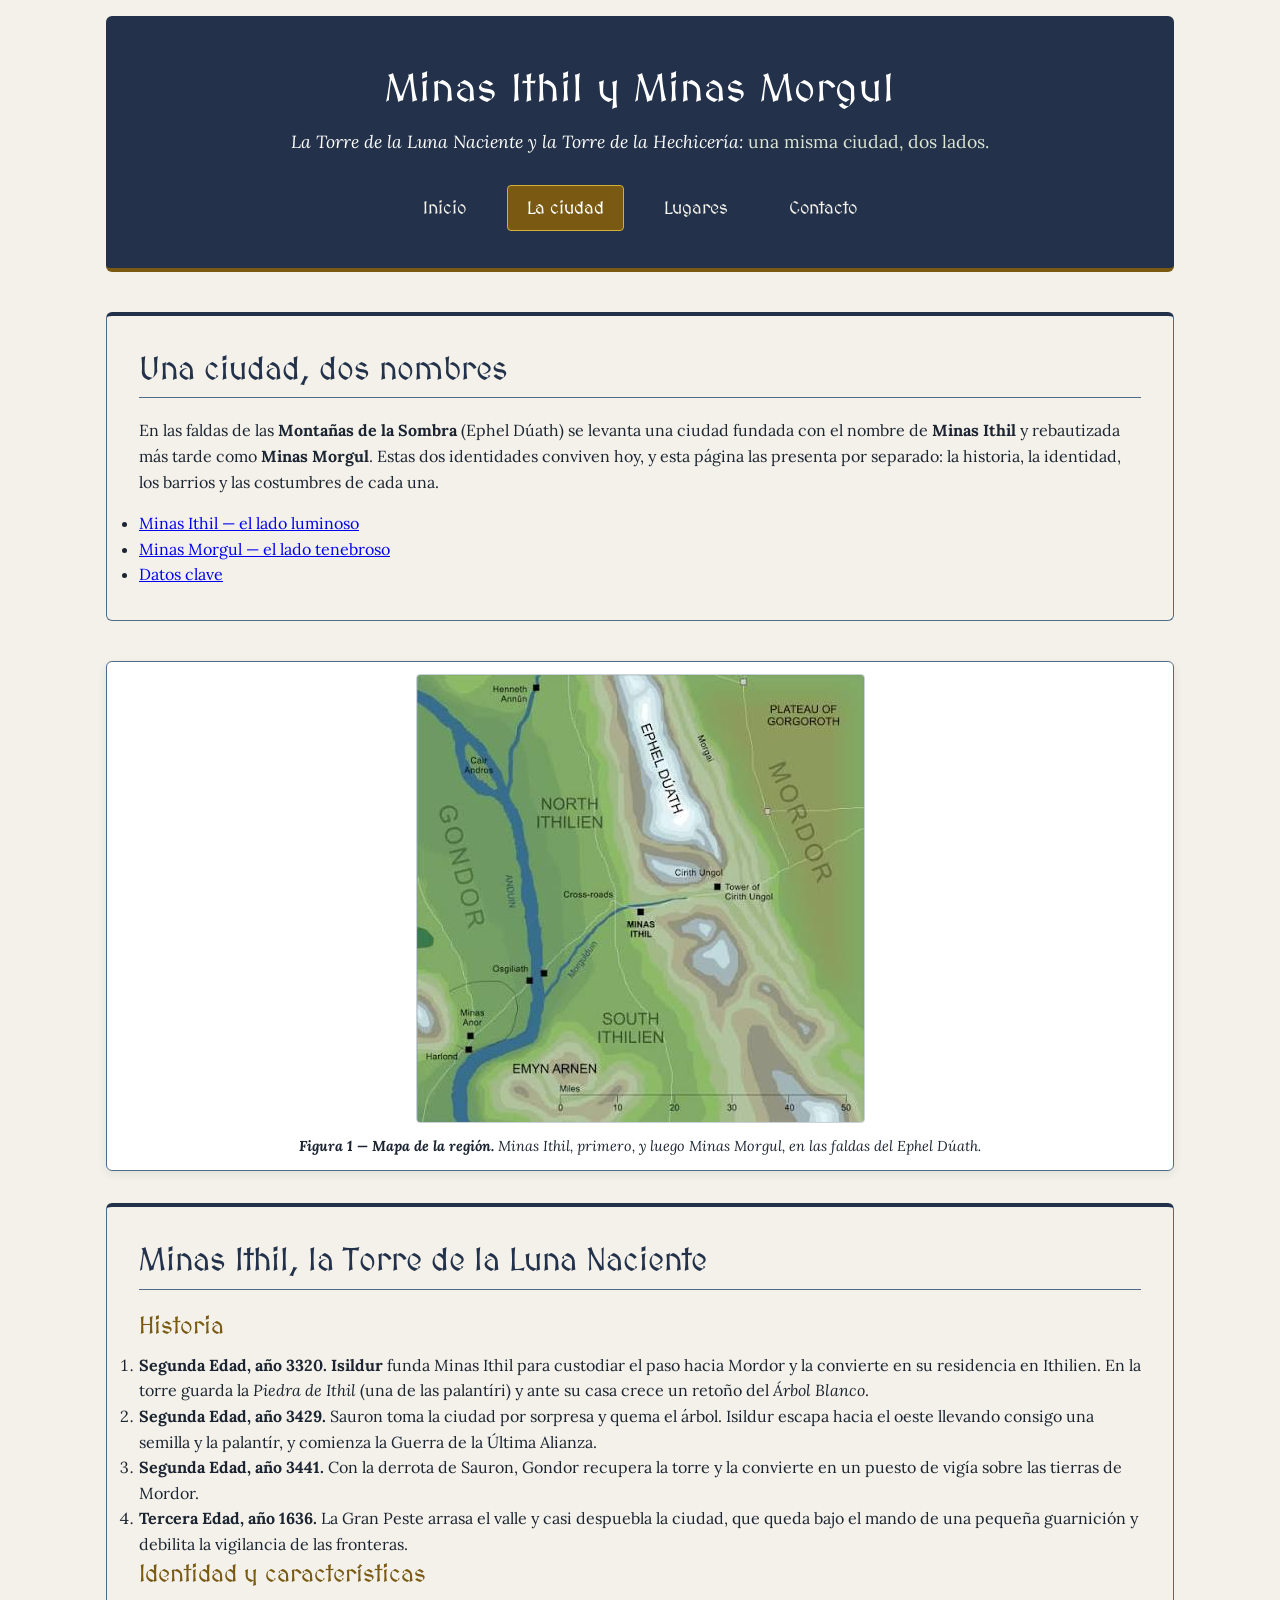
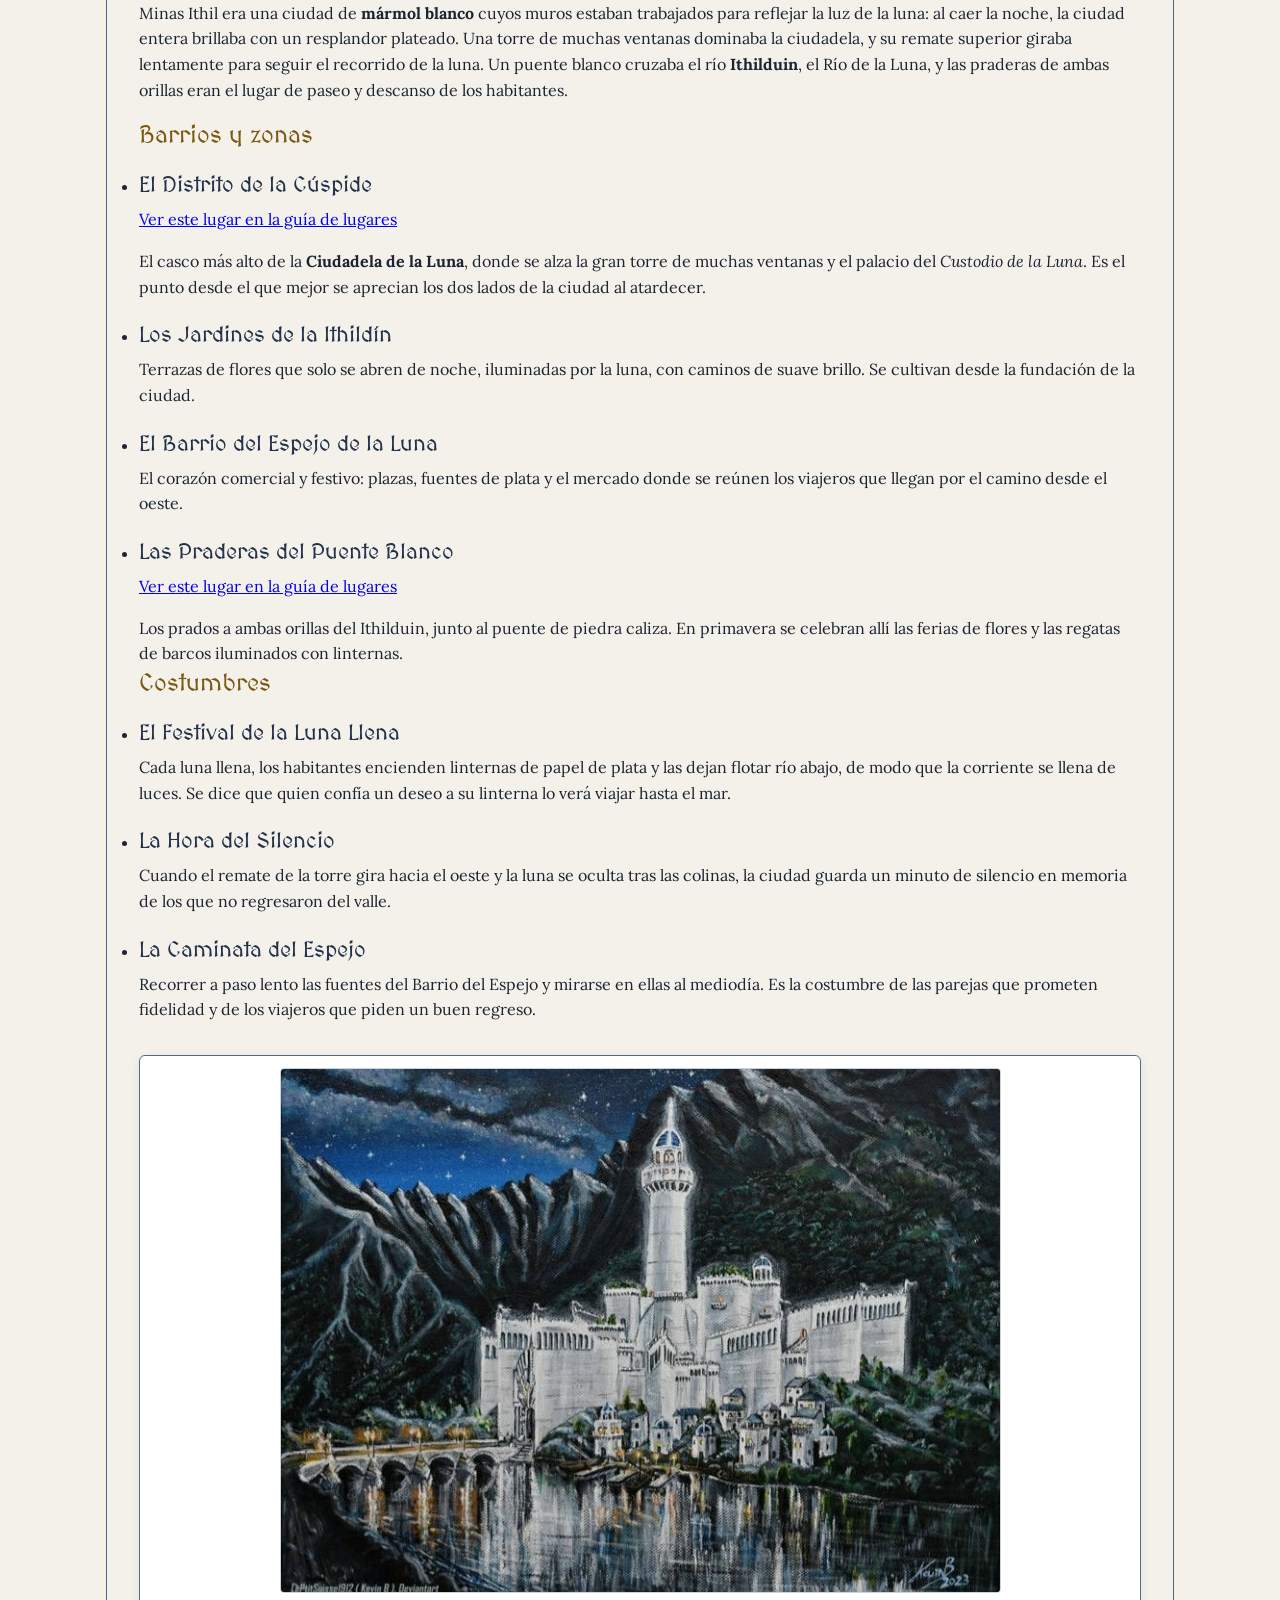
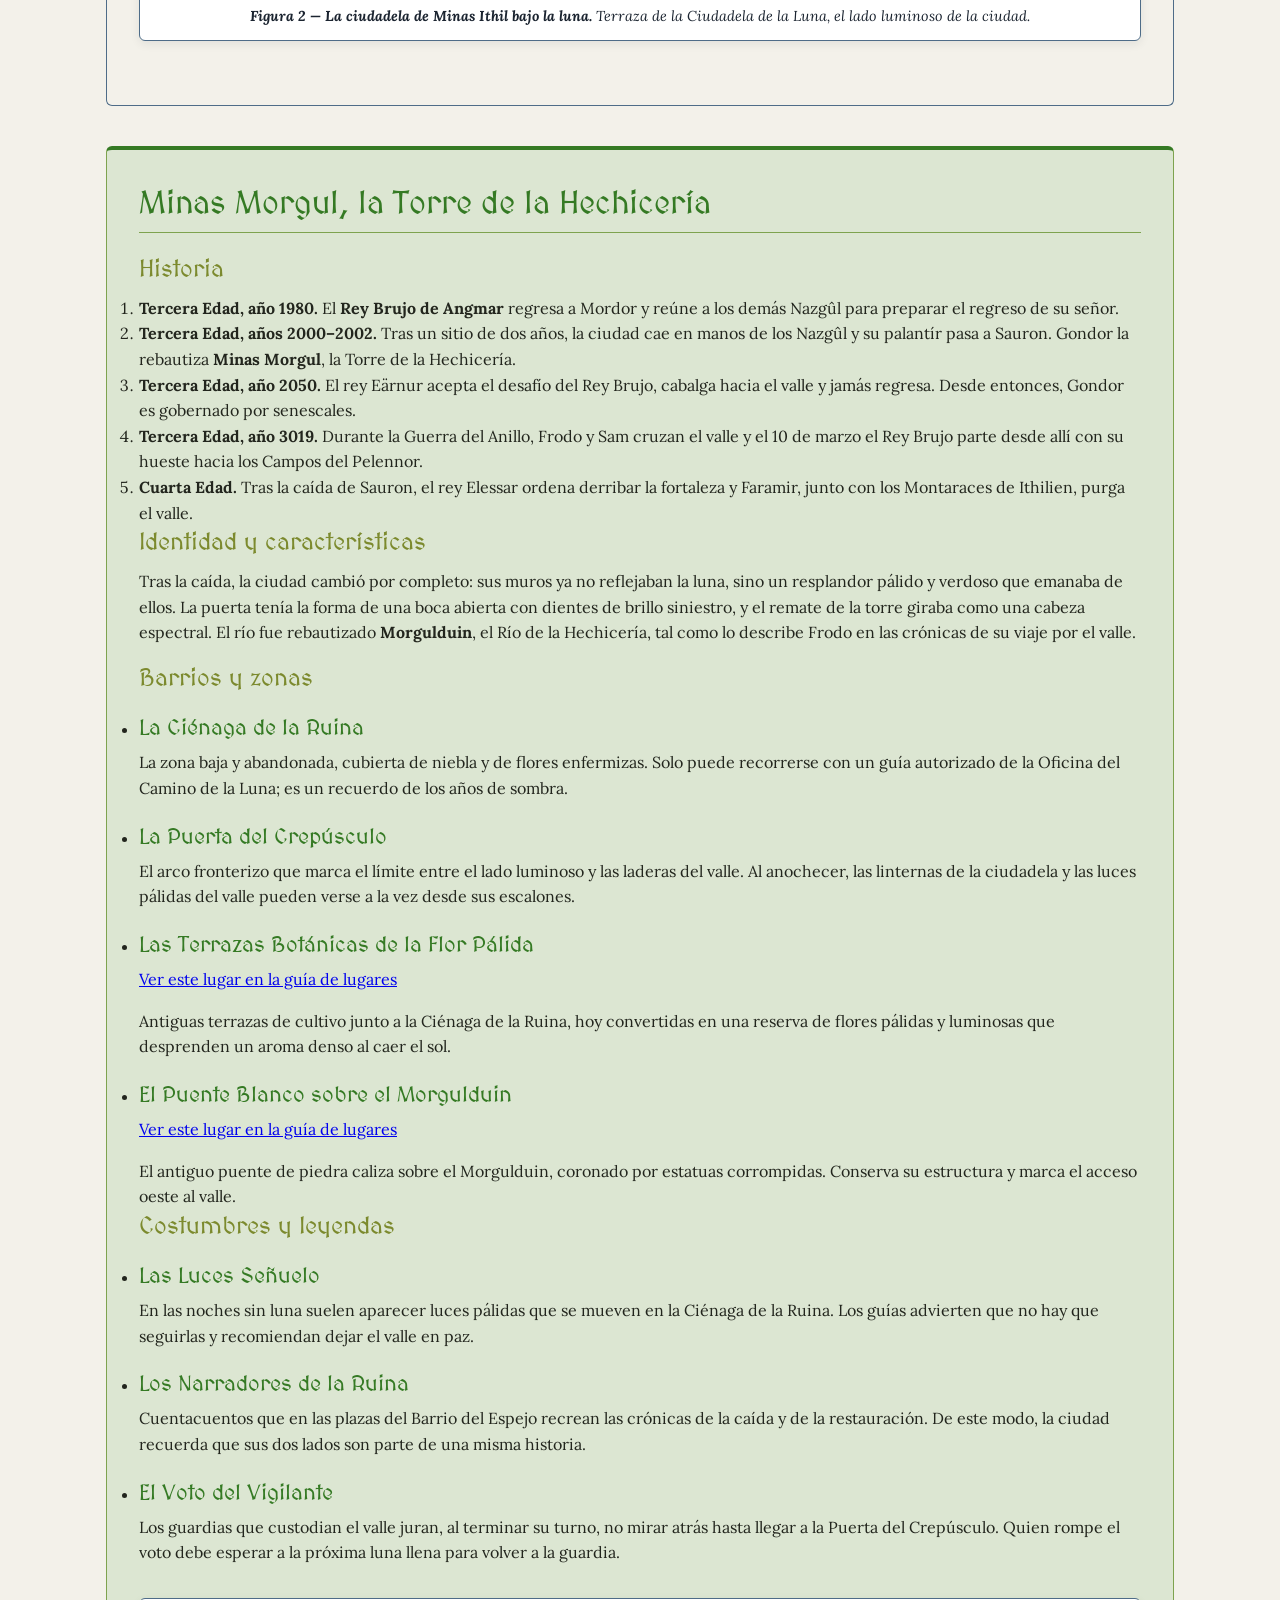
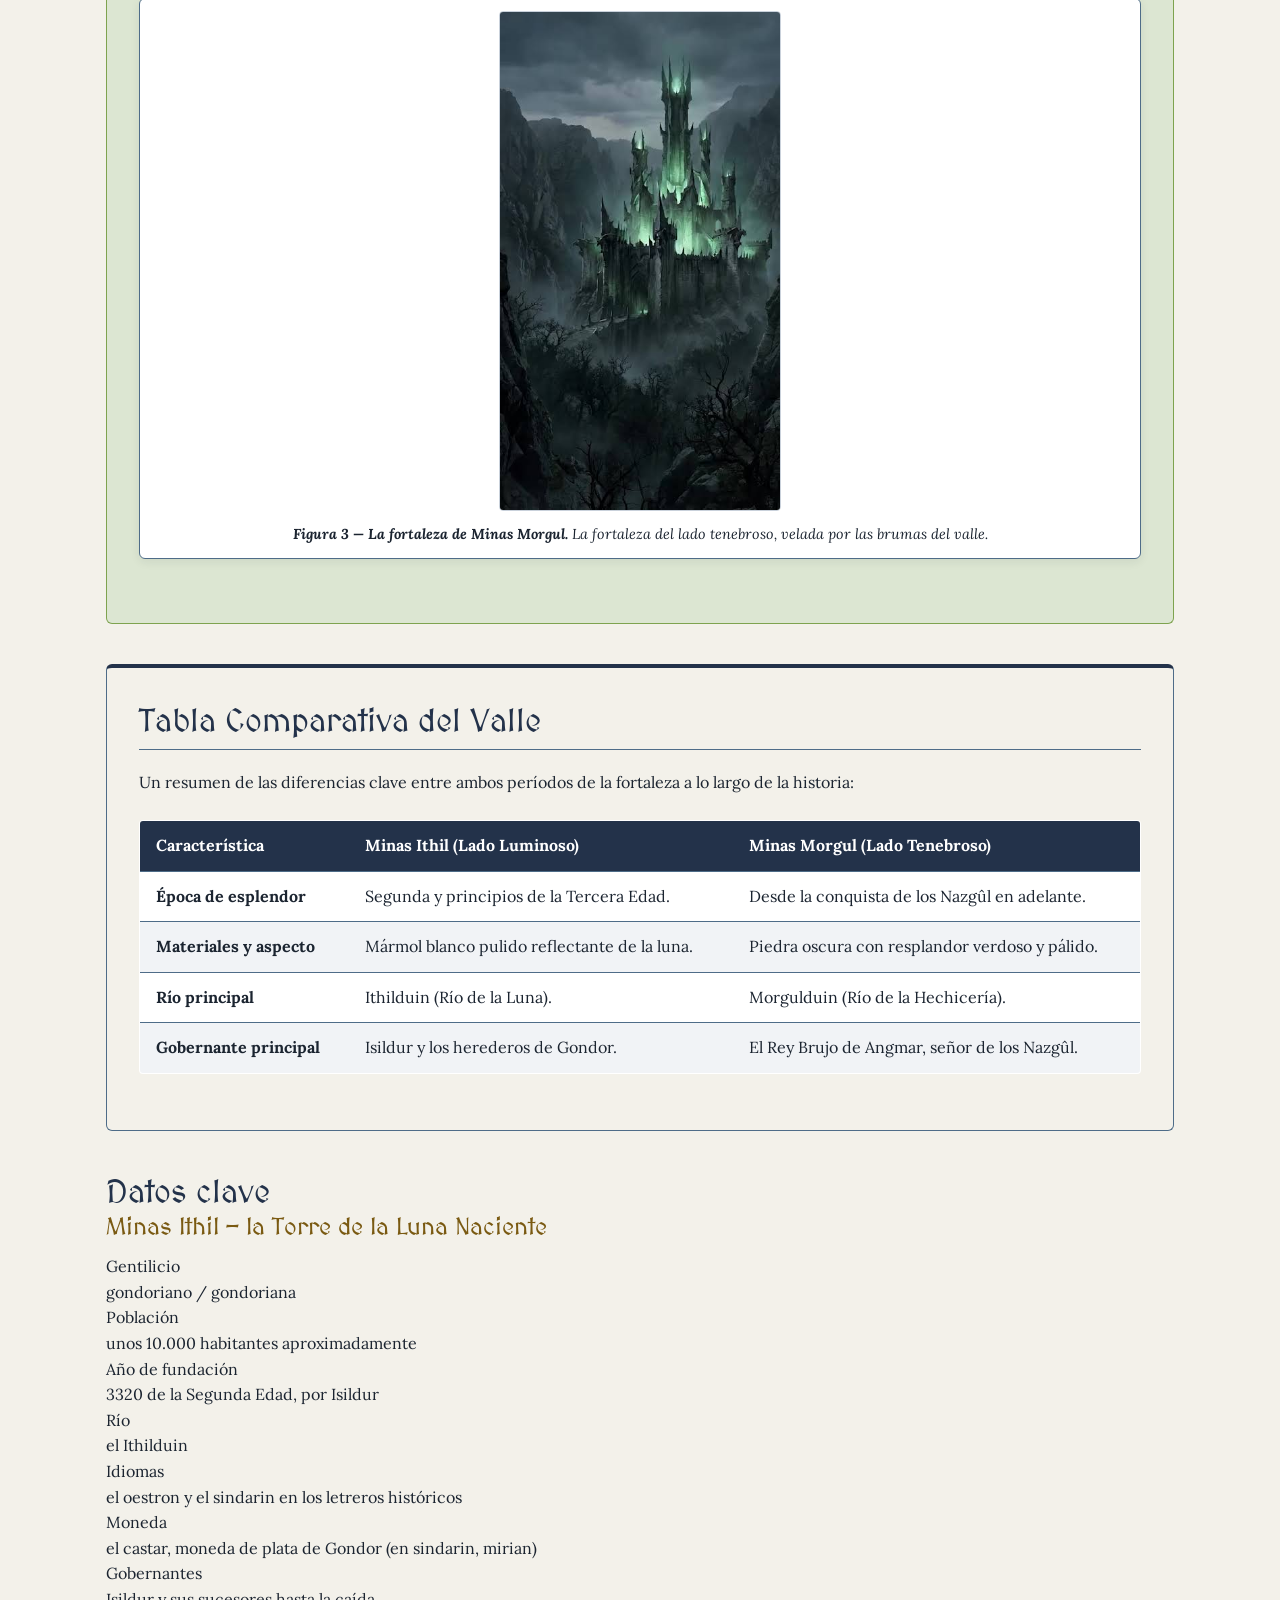
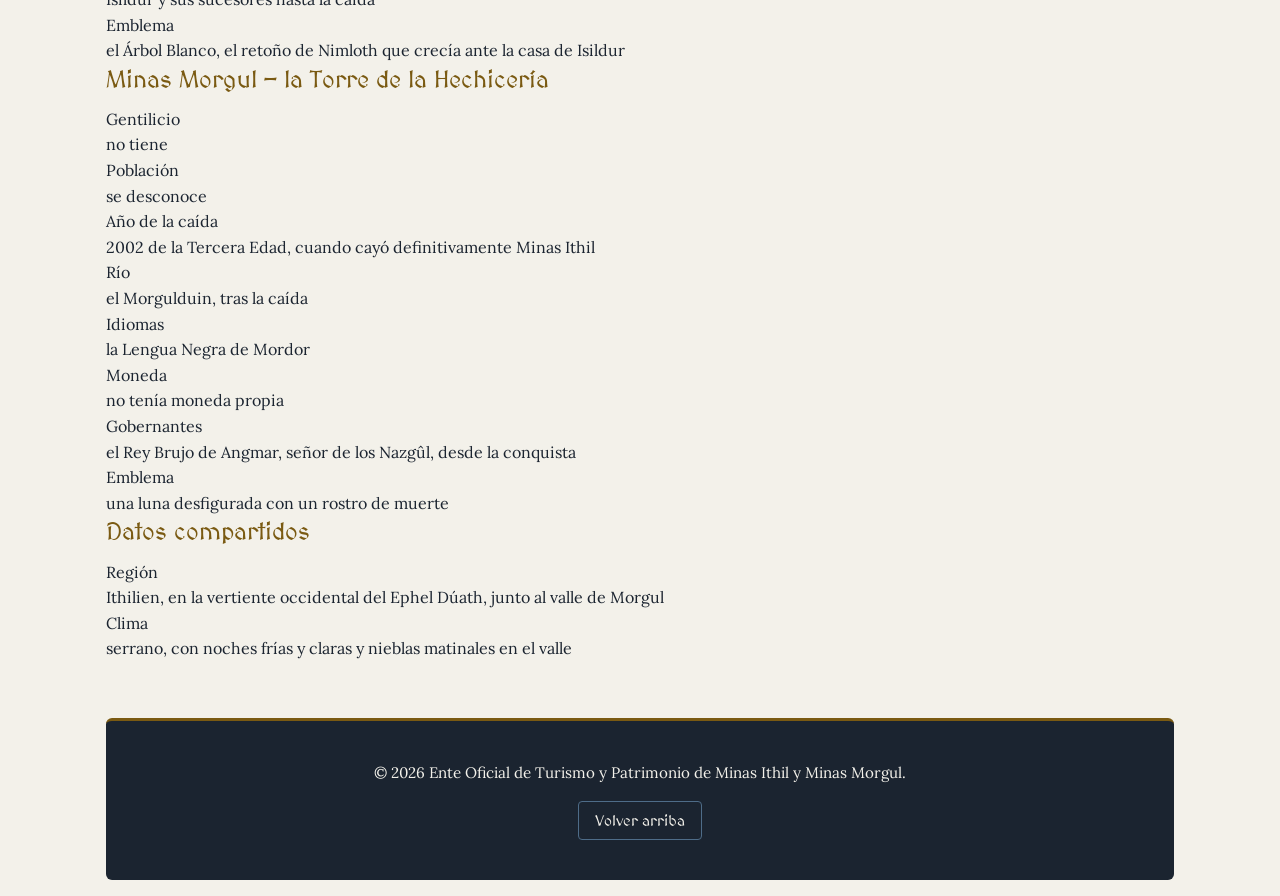
==== ciudad.html @ dc17acdc "feat: agrego tabla en ciudad.html y estilos css para imagenes, formularios y tablas" ====
<!DOCTYPE html>
<html lang="es">
<head>
    <meta charset="UTF-8">
    <meta name="viewport" content="width=device-width, initial-scale=1.0">
    <title>La ciudad | Minas Ithil y Minas Morgul</title>
    <link rel="preconnect" href="https://fonts.googleapis.com">
    <link rel="preconnect" href="https://fonts.gstatic.com" crossorigin>
    <link href="https://fonts.googleapis.com/css2?family=MedievalSharp&family=Lora:wght@400;700&display=swap" rel="stylesheet">
    <link rel="stylesheet" href="CSS/estilos.css">
</head>
<body>

    <header id="inicio">
        <h1>Minas Ithil y Minas Morgul</h1>
        <p>
            <em>La Torre de la Luna Naciente y la Torre de la Hechicería:</em>
            una misma ciudad, dos lados.
        </p>
        <nav aria-label="Navegación principal">
            <ul>
                <li><a href="index.html">Inicio</a></li>
                <li><a href="ciudad.html" aria-current="page">La ciudad</a></li>
                <li><a href="lugares.html">Lugares</a></li>
                <li><a href="contacto.html">Contacto</a></li>
            </ul>
        </nav>
    </header>

    <main>

        <section id="presentacion">
            <h2>Una ciudad, dos nombres</h2>
            <p>
                En las faldas de las <strong>Montañas de la Sombra</strong>
                (Ephel Dúath) se levanta una ciudad fundada con el nombre de
                <strong>Minas Ithil</strong> y rebautizada más tarde como
                <strong>Minas Morgul</strong>. Estas dos identidades conviven hoy, y
                esta página las presenta por separado: la historia, la identidad, los
                barrios y las costumbres de cada una.
            </p>
            <nav aria-label="Secciones de esta página">
                <ul>
                    <li><a href="#minas-ithil">Minas Ithil — el lado luminoso</a></li>
                    <li><a href="#minas-morgul">Minas Morgul — el lado tenebroso</a></li>
                    <li><a href="#datos">Datos clave</a></li>
                </ul>
            </nav>
        </section>

        <figure>
            <img
                src="IMG/mapa.jpeg"
                alt="Mapa de la región con Minas Ithil, Minas Morgul y la cordillera Ephel Dúath">
            <figcaption>
                <strong>Figura 1 — Mapa de la región.</strong>
                Minas Ithil, primero, y luego Minas Morgul, en las faldas del Ephel Dúath.
            </figcaption>
        </figure>

        <article id="minas-ithil" class="lado-claro">
            <h2>Minas Ithil, la Torre de la Luna Naciente</h2>

            <h3>Historia</h3>
            <ol>
                <li>
                    <strong>Segunda Edad, año 3320.</strong> <strong>Isildur</strong>
                    funda Minas Ithil para custodiar el paso hacia Mordor y la
                    convierte en su residencia en Ithilien. En la torre guarda la
                    <em>Piedra de Ithil</em> (una de las palantíri) y ante su casa
                    crece un retoño del <em>Árbol Blanco</em>.
                </li>
                <li>
                    <strong>Segunda Edad, año 3429.</strong> Sauron toma la ciudad por
                    sorpresa y quema el árbol. Isildur escapa hacia el oeste llevando
                    consigo una semilla y la palantír, y comienza la Guerra de la
                    Última Alianza.
                </li>
                <li>
                    <strong>Segunda Edad, año 3441.</strong> Con la derrota de Sauron,
                    Gondor recupera la torre y la convierte en un puesto de vigía
                    sobre las tierras de Mordor.
                </li>
                <li>
                    <strong>Tercera Edad, año 1636.</strong> La Gran Peste arrasa el
                    valle y casi despuebla la ciudad, que queda bajo el mando de una
                    pequeña guarnición y debilita la vigilancia de las fronteras.
                </li>
            </ol>

            <h3>Identidad y características</h3>
            <p>
                Minas Ithil era una ciudad de <strong>mármol blanco</strong> cuyos
                muros estaban trabajados para reflejar la luz de la luna: al caer la
                noche, la ciudad entera brillaba con un resplandor plateado. Una torre
                de muchas ventanas dominaba la ciudadela, y su remate superior giraba
                lentamente para seguir el recorrido de la luna. Un puente blanco
                cruzaba el río <strong>Ithilduin</strong>, el Río de la Luna, y las
                praderas de ambas orillas eran el lugar de paseo y descanso de los
                habitantes.
            </p>

            <h3>Barrios y zonas</h3>
            <ul>
                <li>
                    <h4>El Distrito de la Cúspide</h4>
                    <p><a href="lugares.html#torre-central">Ver este lugar en la guía de lugares</a></p>
                    <p>
                        El casco más alto de la <strong>Ciudadela de la Luna</strong>,
                        donde se alza la gran torre de muchas ventanas y el palacio
                        del <em>Custodio de la Luna</em>. Es el punto desde el que
                        mejor se aprecian los dos lados de la ciudad al atardecer.
                    </p>
                </li>
                <li>
                    <h4>Los Jardines de la Ithildín</h4>
                    <p>
                        Terrazas de flores que solo se abren de noche, iluminadas por
                        la luna, con caminos de suave brillo. Se cultivan desde la
                        fundación de la ciudad.
                    </p>
                </li>
                <li>
                    <h4>El Barrio del Espejo de la Luna</h4>
                    <p>
                        El corazón comercial y festivo: plazas, fuentes de plata y el
                        mercado donde se reúnen los viajeros que llegan por el camino
                        desde el oeste.
                    </p>
                </li>
                <li>
                    <h4>Las Praderas del Puente Blanco</h4>
                    <p><a href="lugares.html#puente-blanco">Ver este lugar en la guía de lugares</a></p>
                    <p>
                        Los prados a ambas orillas del Ithilduin, junto al puente de
                        piedra caliza. En primavera se celebran allí las ferias de
                        flores y las regatas de barcos iluminados con linternas.
                    </p>
                </li>
            </ul>

            <h3>Costumbres</h3>
            <ul>
                <li>
                    <h4>El Festival de la Luna Llena</h4>
                    <p>
                        Cada luna llena, los habitantes encienden linternas de papel
                        de plata y las dejan flotar río abajo, de modo que la corriente
                        se llena de luces. Se dice que quien confía un deseo a su
                        linterna lo verá viajar hasta el mar.
                    </p>
                </li>
                <li>
                    <h4>La Hora del Silencio</h4>
                    <p>
                        Cuando el remate de la torre gira hacia el oeste y la luna se
                        oculta tras las colinas, la ciudad guarda un minuto de silencio
                        en memoria de los que no regresaron del valle.
                    </p>
                </li>
                <li>
                    <h4>La Caminata del Espejo</h4>
                    <p>
                        Recorrer a paso lento las fuentes del Barrio del Espejo y
                        mirarse en ellas al mediodía. Es la costumbre de las parejas
                        que prometen fidelidad y de los viajeros que piden un buen
                        regreso.
                    </p>
                </li>
            </ul>

            <figure>
                <img
                    src="IMG/minas_ithil.jpg"
                    alt="Vista de las terrazas de mármol blanco de Minas Ithil brillando bajo la luz de la luna">
                <figcaption>
                    <strong>Figura 2 — La ciudadela de Minas Ithil bajo la luna.</strong>
                    Terraza de la Ciudadela de la Luna, el lado luminoso de la ciudad.
                </figcaption>
            </figure>
        </article>

        <article id="minas-morgul" class="lado-oscuro">
            <h2>Minas Morgul, la Torre de la Hechicería</h2>

            <h3>Historia</h3>
            <ol>
                <li>
                    <strong>Tercera Edad, año 1980.</strong> El <strong>Rey Brujo de
                    Angmar</strong> regresa a Mordor y reúne a los demás Nazgûl para
                    preparar el regreso de su señor.
                </li>
                <li>
                    <strong>Tercera Edad, años 2000–2002.</strong> Tras un sitio de
                    dos años, la ciudad cae en manos de los Nazgûl y su palantír pasa
                    a Sauron. Gondor la rebautiza <strong>Minas Morgul</strong>, la
                    Torre de la Hechicería.
                </li>
                <li>
                    <strong>Tercera Edad, año 2050.</strong> El rey Eärnur acepta el
                    desafío del Rey Brujo, cabalga hacia el valle y jamás regresa.
                    Desde entonces, Gondor es gobernado por senescales.
                </li>
                <li>
                    <strong>Tercera Edad, año 3019.</strong> Durante la Guerra del
                    Anillo, Frodo y Sam cruzan el valle y el 10 de marzo el Rey Brujo
                    parte desde allí con su hueste hacia los Campos del Pelennor.
                </li>
                <li>
                    <strong>Cuarta Edad.</strong> Tras la caída de Sauron, el rey
                    Elessar ordena derribar la fortaleza y Faramir, junto con los
                    Montaraces de Ithilien, purga el valle.
                </li>
            </ol>

            <h3>Identidad y características</h3>
            <p>
                Tras la caída, la ciudad cambió por completo: sus muros ya no
                reflejaban la luna, sino un resplandor pálido y verdoso que emanaba de
                ellos. La puerta tenía la forma de una boca abierta con dientes de
                brillo siniestro, y el remate de la torre giraba como una cabeza
                espectral. El río fue rebautizado <strong>Morgulduin</strong>, el Río
                de la Hechicería, tal como lo describe Frodo en las crónicas de su
                viaje por el valle.
            </p>

            <h3>Barrios y zonas</h3>
            <ul>
                <li>
                    <h4>La Ciénaga de la Ruina</h4>
                    <p>
                        La zona baja y abandonada, cubierta de niebla y de flores
                        enfermizas. Solo puede recorrerse con un guía autorizado de la
                        Oficina del Camino de la Luna; es un recuerdo de los años de
                        sombra.
                    </p>
                </li>
                <li>
                    <h4>La Puerta del Crepúsculo</h4>
                    <p>
                        El arco fronterizo que marca el límite entre el lado luminoso
                        y las laderas del valle. Al anochecer, las linternas de la
                        ciudadela y las luces pálidas del valle pueden verse a la vez
                        desde sus escalones.
                    </p>
                </li>
                <li>
                    <h4>Las Terrazas Botánicas de la Flor Pálida</h4>
                    <p><a href="lugares.html#terrazas-silenciosas">Ver este lugar en la guía de lugares</a></p>
                    <p>
                        Antiguas terrazas de cultivo junto a la Ciénaga de la Ruina,
                        hoy convertidas en una reserva de flores pálidas y luminosas
                        que desprenden un aroma denso al caer el sol.
                    </p>
                </li>
                <li>
                    <h4>El Puente Blanco sobre el Morgulduin</h4>
                    <p><a href="lugares.html#puente-blanco">Ver este lugar en la guía de lugares</a></p>
                    <p>
                        El antiguo puente de piedra caliza sobre el Morgulduin,
                        coronado por estatuas corrompidas. Conserva su estructura y
                        marca el acceso oeste al valle.
                    </p>
                </li>
            </ul>

            <h3>Costumbres y leyendas</h3>
            <ul>
                <li>
                    <h4>Las Luces Señuelo</h4>
                    <p>
                        En las noches sin luna suelen aparecer luces pálidas que se
                        mueven en la Ciénaga de la Ruina. Los guías advierten que no
                        hay que seguirlas y recomiendan dejar el valle en paz.
                    </p>
                </li>
                <li>
                    <h4>Los Narradores de la Ruina</h4>
                    <p>
                        Cuentacuentos que en las plazas del Barrio del Espejo recrean
                        las crónicas de la caída y de la restauración. De este modo, la
                        ciudad recuerda que sus dos lados son parte de una misma
                        historia.
                    </p>
                </li>
                <li>
                    <h4>El Voto del Vigilante</h4>
                    <p>
                        Los guardias que custodian el valle juran, al terminar su
                        turno, no mirar atrás hasta llegar a la Puerta del Crepúsculo.
                        Quien rompe el voto debe esperar a la próxima luna llena para
                        volver a la guardia.
                    </p>
                </li>
            </ul>

            <figure>
                <img
                    src="IMG/minas_morgul.jpeg"
                    alt="La fortaleza de Minas Morgul envuelta en una luz verde pálida entre las brumas del valle">
                <figcaption>
                    <strong>Figura 3 — La fortaleza de Minas Morgul.</strong>
                    La fortaleza del lado tenebroso, velada por las brumas del valle.
                </figcaption>
            </figure>
        </article>



         <section id="comparativa-ciudades">
            <h2>Tabla Comparativa del Valle</h2>
            <p>Un resumen de las diferencias clave entre ambos períodos de la fortaleza a lo largo de la historia:</p>
            <table>
                <thead>
                    <tr>
                        <th>Característica</th>
                        <th>Minas Ithil (Lado Luminoso)</th>
                        <th>Minas Morgul (Lado Tenebroso)</th>
                    </tr>
                </thead>
                <tbody>
                    <tr>
                        <td><strong>Época de esplendor</strong></td>
                        <td>Segunda y principios de la Tercera Edad.</td>
                        <td>Desde la conquista de los Nazgûl en adelante.</td>
                    </tr>
                    <tr>
                        <td><strong>Materiales y aspecto</strong></td>
                        <td>Mármol blanco pulido reflectante de la luna.</td>
                        <td>Piedra oscura con resplandor verdoso y pálido.</td>
                    </tr>
                    <tr>
                        <td><strong>Río principal</strong></td>
                        <td>Ithilduin (Río de la Luna).</td>
                        <td>Morgulduin (Río de la Hechicería).</td>
                    </tr>
                    <tr>
                        <td><strong>Gobernante principal</strong></td>
                        <td>Isildur y los herederos de Gondor.</td>
                        <td>El Rey Brujo de Angmar, señor de los Nazgûl.</td>
                    </tr>
                </tbody>
            </table>
        </section>


        
        <aside id="datos">
            <h2>Datos clave</h2>

            <h3>Minas Ithil — la Torre de la Luna Naciente</h3>
            <dl>
                <dt>Gentilicio</dt>
                <dd>gondoriano / gondoriana</dd>

                <dt>Población</dt>
                <dd>unos 10.000 habitantes aproximadamente</dd>

                <dt>Año de fundación</dt>
                <dd>3320 de la Segunda Edad, por Isildur</dd>

                <dt>Río</dt>
                <dd>el Ithilduin</dd>

                <dt>Idiomas</dt>
                <dd>el oestron y el sindarin en los letreros históricos</dd>

                <dt>Moneda</dt>
                <dd>el castar, moneda de plata de Gondor (en sindarin, mirian)</dd>

                <dt>Gobernantes</dt>
                <dd>Isildur y sus sucesores hasta la caída</dd>

                <dt>Emblema</dt>
                <dd>el Árbol Blanco, el retoño de Nimloth que crecía ante la casa de Isildur</dd>
            </dl>

            <h3>Minas Morgul — la Torre de la Hechicería</h3>
            <dl>
                <dt>Gentilicio</dt>
                <dd>no tiene</dd>

                <dt>Población</dt>
                <dd>se desconoce</dd>

                <dt>Año de la caída</dt>
                <dd>2002 de la Tercera Edad, cuando cayó definitivamente Minas Ithil</dd>

                <dt>Río</dt>
                <dd>el Morgulduin, tras la caída</dd>

                <dt>Idiomas</dt>
                <dd>la Lengua Negra de Mordor</dd>

                <dt>Moneda</dt>
                <dd>no tenía moneda propia</dd>

                <dt>Gobernantes</dt>
                <dd>el Rey Brujo de Angmar, señor de los Nazgûl, desde la conquista</dd>

                <dt>Emblema</dt>
                <dd>una luna desfigurada con un rostro de muerte</dd>
            </dl>

            <h3>Datos compartidos</h3>
            <dl>
                <dt>Región</dt>
                <dd>Ithilien, en la vertiente occidental del Ephel Dúath, junto al valle de Morgul</dd>

                <dt>Clima</dt>
                <dd>serrano, con noches frías y claras y nieblas matinales en el valle</dd>
            </dl>
        </aside>

    </main>

    <footer>
        <p>&copy; 2026 Ente Oficial de Turismo y Patrimonio de Minas Ithil y Minas Morgul.</p>
        <nav aria-label="Navegación del pie de página">
            <a href="#inicio">Volver arriba</a>
        </nav>
    </footer>

</body>
</html>
---- CSS/estilos.css ----
/* ==========================================================================
   Hoja de estilos del sitio — Minas Ithil y Minas Morgul
   ========================================================================== */

/* --------------------------------------------------------------------------
   Reset
   -------------------------------------------------------------------------- */
* {
    box-sizing: border-box;
    margin: 0;
    padding: 0;
}

/* --------------------------------------------------------------------------
   Variables globales
   -------------------------------------------------------------------------- */
:root {
    /* Fuentes (Google Fonts) */
    --fuente-titulos: "MedievalSharp", "Times New Roman", serif;
    --fuente-principal: "Lora", Georgia, serif;

   /* Paleta de Gondor / Minas Ithil */
    --color-fondo-gondor: #F3F1EA;
    --color-texto-gondor: #1B2430;
    --color-primario-gondor: #23324A;
    --color-secundario-gondor: #7A5A12;
    --color-acento-gondor: #4E6C88;

   /* Paleta de Minas Morgul */
    --color-fondo-morgul: #DCE6D2;
    --color-texto-morgul: #22251D;
    --color-primario-morgul: #357A24;
    --color-secundario-morgul: #7C8A2E;
    --color-acento-morgul: #7EA34F;
}

/* --------------------------------------------------------------------------
   Tipografía global y estilos del body
   -------------------------------------------------------------------------- */
body {
    font-family: var(--fuente-principal), Georgia, serif;
    font-size: 16px;
    line-height: 1.6;
    max-width: 1100px;
    margin: 0 auto;
    padding: 0 1rem;
    background-color: var(--color-fondo-gondor);
    color: var(--color-texto-gondor);
}

/* Headings: fuente, tamaño y color diferenciados */
h1, h2, h3, h4 {
    font-family: var(--fuente-titulos), serif;
    font-weight: normal;
}

h1 {
    font-size: 2.5rem;
    color: var(--color-primario-gondor);
}

h2 {
    font-size: 2rem;
    color: var(--color-primario-gondor);
}

h3 {
    font-size: 1.5rem;
    color: var(--color-secundario-gondor);
}

h4 {
    font-size: 1.4rem;
    color: var(--color-primario-gondor);
}

/* --------------------------------------------------------------------------
   Paleta temática de la ciudad: lado luminoso (Gondor) y lado pálido (Morgul)
   Ambos comparten el fondo del site; se diferencian en colores de títulos.
   -------------------------------------------------------------------------- */
.lado-claro {
    color: var(--color-texto-gondor);
}

.lado-oscuro {
    color: var(--color-texto-morgul);
}

.lado-oscuro h2,
.lado-oscuro h4 {
    color: var(--color-primario-morgul);
}

.lado-oscuro h3 {
    color: var(--color-secundario-morgul);
}

/* --------------------------------------------------------------------------
   Secciones de contenido
   -------------------------------------------------------------------------- */
main {
    margin-bottom: 3.5rem;
}

main > section,
main > article {
    margin-bottom: 2.5rem;
    padding: 2rem;
    background-color: var(--color-fondo-gondor);
    border: 1px solid var(--color-acento-gondor);
    border-top: 4px solid var(--color-primario-gondor);
    border-radius: 6px;
}

main > section > h2,
main > article > h2 {
    margin-bottom: 1.25rem;
    padding-bottom: 0.6rem;
    border-bottom: 1px solid var(--color-acento-gondor);
}

article {
    margin-top: 1.5rem;
    padding: 1.5rem;
    background-color: var(--color-fondo-gondor);
    border-left: 4px solid var(--color-secundario-gondor);
    border-radius: 4px;
}

article + article {
    margin-top: 1.25rem;
}

article.lado-oscuro {
    background-color: var(--color-fondo-morgul);
    border-left-color: var(--color-primario-morgul);
}

main > article.lado-oscuro {
    border-color: var(--color-acento-morgul);
    border-top-color: var(--color-primario-morgul);
}

main > article.lado-oscuro > h2 {
    border-bottom-color: var(--color-acento-morgul);
}

main h2 {
    line-height: 1.25;
}

main h3 {
    margin-bottom: 0.75rem;
    line-height: 1.3;
}

main h4 {
    margin-top: 1.25rem;
    margin-bottom: 0.5rem;
    line-height: 1.3;
}

main p {
    margin-bottom: 1rem;
}

main p:last-child {
    margin-bottom: 0;
}

/* ---------------------------------------------------------------------------
   Header / Encabezado
   --------------------------------------------------------------------------- */

   header {
    background-color: var(--color-primario-gondor);
    color: var(--color-fondo-gondor);
    padding: 2.5rem 1.5rem 2rem;
    margin-top:  1rem;
    margin-bottom: 2.5rem;
    border-bottom: 4px solid var(--color-secundario-gondor);
    border-radius: 6px;
    text-align: center;
   }

   header h1{
    color: #FFFFFF;
    margin-bottom: 0.5rem;
    letter-spacing: 1px;
   }

   header p {
    font-size: 1.1rem;
    color: var(--color-fondo-morgul);
    margin-bottom:  1.5rem;
   }

   header p em {
    color: #FFFFFF;
   }

/* ----------------------------------------------------------------------------
   Navegacion principal (Header Nav)
   ---------------------------------------------------------------------------- */

   header nav {
    margin-top:  1rem;
   }

   header nav ul {
    list-style: none;
    padding: 0;
    margin: 0;
    text-align: center;
   }

   header nav li {
    display: inline-block;
    margin: 0.3rem 0.5rem;
   }

/* -------------------------------------------------------------------------------
   Enlaces del nav: sin subrayado, tiporgrafia y espaciado
   ------------------------------------------------------------------------------- */
   
   header nav a {
    text-decoration: none;
    color: var(--color-fondo-gondor);
    font-family: var(--fuente-titulos);
    font-size: 1.1rem;
    padding:  0.5rem 1.2rem;
    border: 1px solid transparent;
    border-radius: 4px;
    display: inline-block;
    transition: background-color 0.25s ease, color 0.25s ease, border-color 0.25s ease;
   }

/* --------------------------------------------------------------------------------
   Efecto hover al pasar el cursor
   -------------------------------------------------------------------------------- */

   header nav a:hover {
    background-color: var(--color-acento-gondor);
    color: #FFFFFF;
    border-color: #D4AF37;
   }   
 
/* --------------------------------------------------------------------------------
   Pagina activa (Resalta la pagina actual usando el atributo aria-current del html)
   -------------------------------------------------------------------------------- */

   header nav a[aria-current="page"] {
    background-color: var(--color-secundario-gondor);
    color: #FFFFFF;
    border-color: #D4AF37;
   }

/* ---------------------------------------------------------------------------------
   Footer / Pie de pagina 
   --------------------------------------------------------------------------------- */

   footer {
    background-color: var(--color-texto-gondor);
    color: var(--color-fondo-gondor);
    padding: 2.5rem 1.5rem;
    margin-top: 3.5rem;
    margin-bottom: 1rem;
    border-top: 3px solid var(--color-secundario-gondor);
    border-radius: 6px;
    text-align: center;
   }

   footer p {
    font-size: 0.95rem;
    margin-bottom: 1rem;
   }

/* --------------------------------------------------------------------------------
   Enlace "Volver arriba" del footer
   -------------------------------------------------------------------------------- */
   
   footer nav a {
    text-decoration: none;
    color: var(--color-fondo-gondor);
    font-family: var(--fuente-titulos);
    font-size: 0.95rem;
    padding: 0.4rem 1rem;
    border: 1px solid var(--color-acento-gondor);
    border-radius: 4px;
    display: inline-block;
    transition: background-color 0.25s ease, color 0.25s ease;
   }

   footer nav a:hover {
    background-color: var(--color-acento-gondor);
    color: #FFFFFF;
   }

/* Estilos Imagenes, Tablas y Formularios */

figure {
    margin: 2rem 0;
    padding: 0.75rem;
    background-color: #FFFFFF;
    border: 1px solid var(--color-acento-gondor);
    border-radius: 6px;
    box-shadow: 0 3px 10px rgba(27, 36, 48, 0.08);
    text-align: center;
}

img {
    max-width: 100%;
    height: auto ;
    object-fit: contain;
    border-radius: 4px;
    border: 1px solid rgba(78, 104, 136, 0.3);
    display: block;
    margin: 0 auto;
    transition: transform 0.3s ease, box-shadow 0.3s ease;
}

img:hover {
    transform: scale(1.01);
    box-shadow: 0 4px 12px rgba(27, 36, 48, 0.15);
}

img[src*="minas_morgul"] {
    width: auto;
    max-width: 380px;
    height: auto;
    max-height: 500px; 
    object-fit: contain;
    margin: 0 auto;
    display: block;
}
figcaption {
    font-size: 0.9rem;
    margin-top: 0.75rem;
    color: var(--color-texto-gondor);
    font-style: italic;
    font-family: var(--fuente-principal);
}
table {
    width: 100%;
    border-collapse: collapse;
    margin: 1.5rem 0;
    background-color: #FFFFFF;
    border: 1px solid var(--color-acento-gondor);
    border-radius: 4px;
    overflow: hidden;
}

thead {
    background-color: var(--color-primario-gondor);
    color: #FFFFFF;
}

th, td {
    padding: 0.75rem 1rem;
    text-align: left;
    border-bottom: 1px solid var(--color-acento-gondor);
}

tbody tr:nth-child(even) {
    background-color: rgba(78, 104, 136, 0.08);
}

form {
    margin-top: 1rem;
}

fieldset {
    border: 1px solid var(--color-acento-gondor);
    border-radius: 6px;
    padding: 1.5rem;
    margin-bottom: 1.5rem;
    background-color: #FFFFFF;
}

legend {
    font-family: var(--fuente-titulos);
    font-size: 1.2rem;
    color: var(--color-primario-gondor);
    padding: 0 0.5rem;
}

form label {
    font-weight: bold;
    display: inline-block;
    margin-bottom: 0.3rem;
    color: var(--color-texto-gondor);
}

form input[type="text"],
form input[type="email"],
form input[type="tel"],
form select,
form textarea {
    width: 100%;
    padding: 0.75rem;
    border: 1px solid var(--color-acento-gondor);
    border-radius: 4px;
    font-family: var(--fuente-principal);
    font-size: 1rem;
    background-color: var(--color-fondo-gondor);
    color: var(--color-texto-gondor);
    margin-bottom: 0.5rem;
}

form input:focus,
form select:focus,
form textarea:focus {
    outline: none;
    border-color: var(--color-secundario-gondor);
    box-shadow: 0 0 5px rgba(122, 90, 18, 0.3);
}

form button[type="submit"] {
    background-color: var(--color-primario-gondor);
    color: #FFFFFF;
    font-family: var(--fuente-titulos);
    font-size: 1.1rem;
    padding: 0.75rem 1.5rem;
    border: none;
    border-radius: 4px;
    cursor: pointer;
    transition: background-color 0.25s ease;
}

form button[type="submit"]:hover {
    background-color: var(--color-secundario-gondor);
}
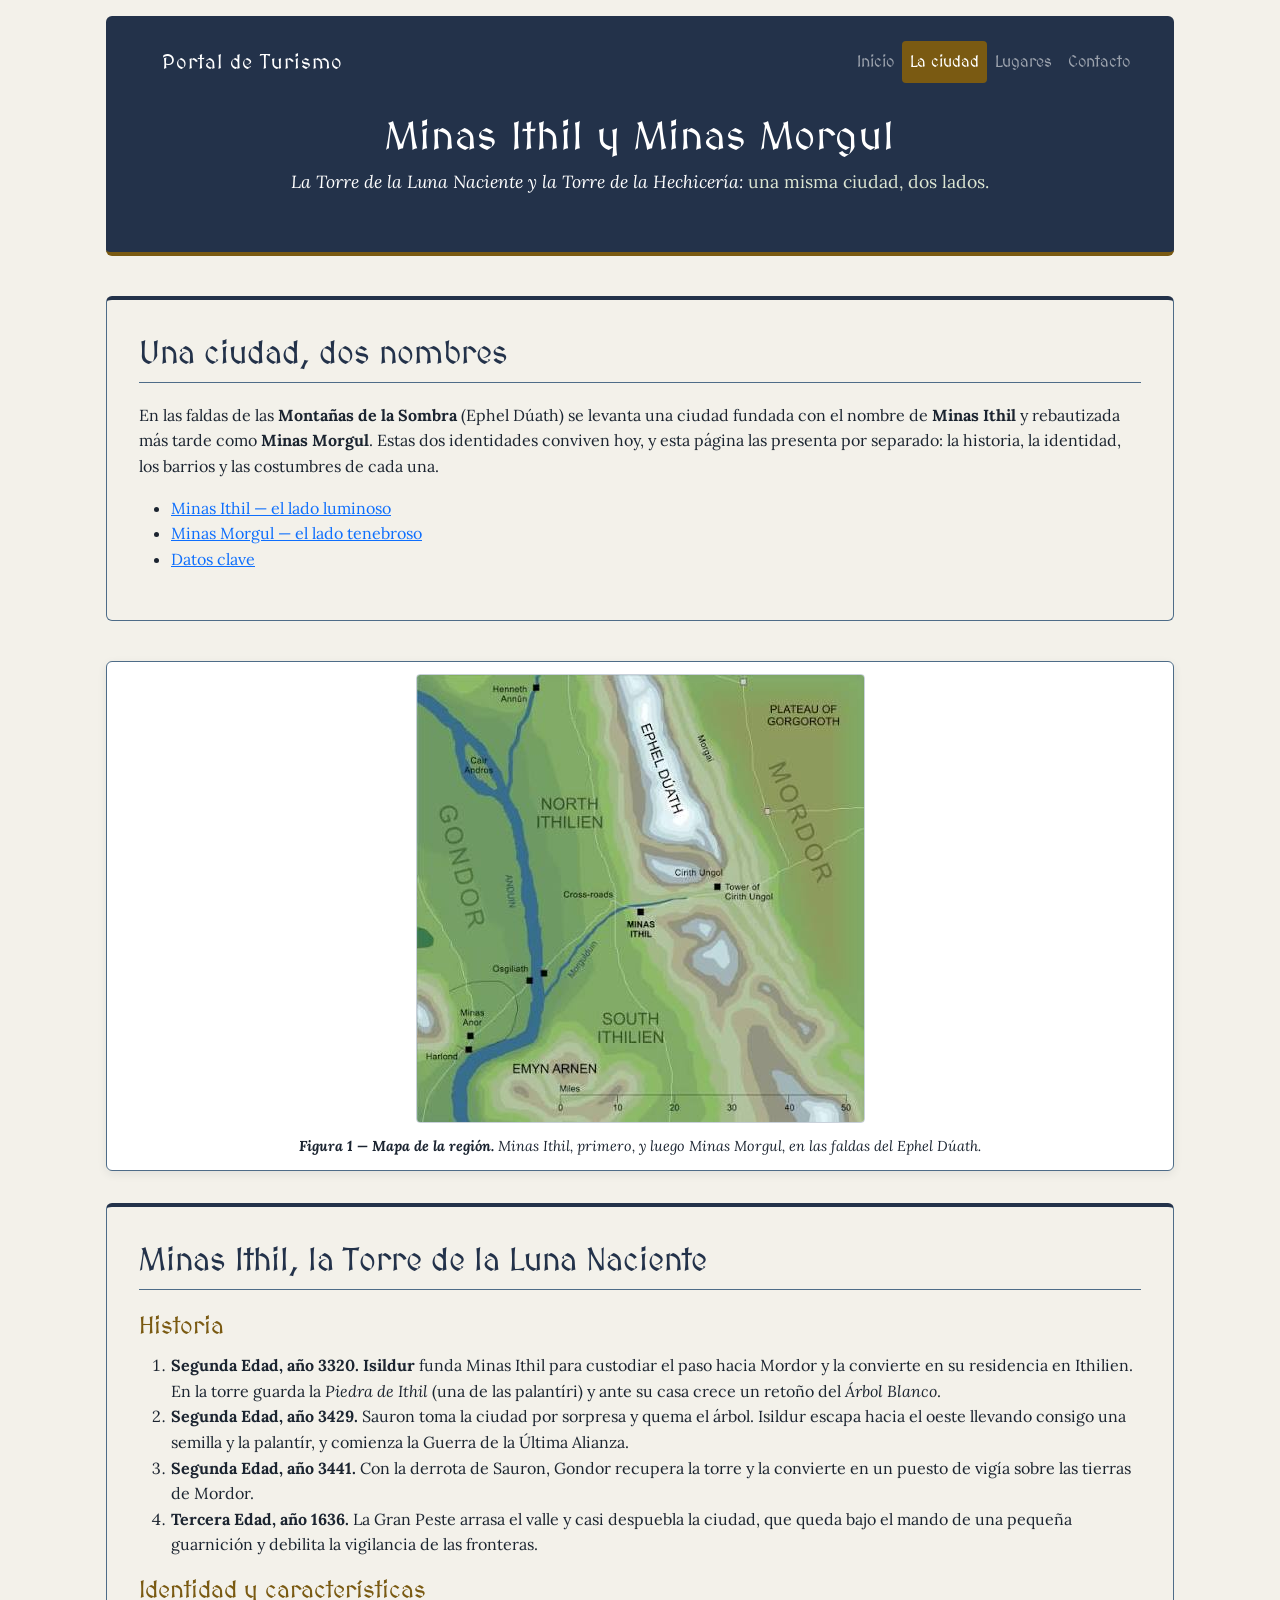
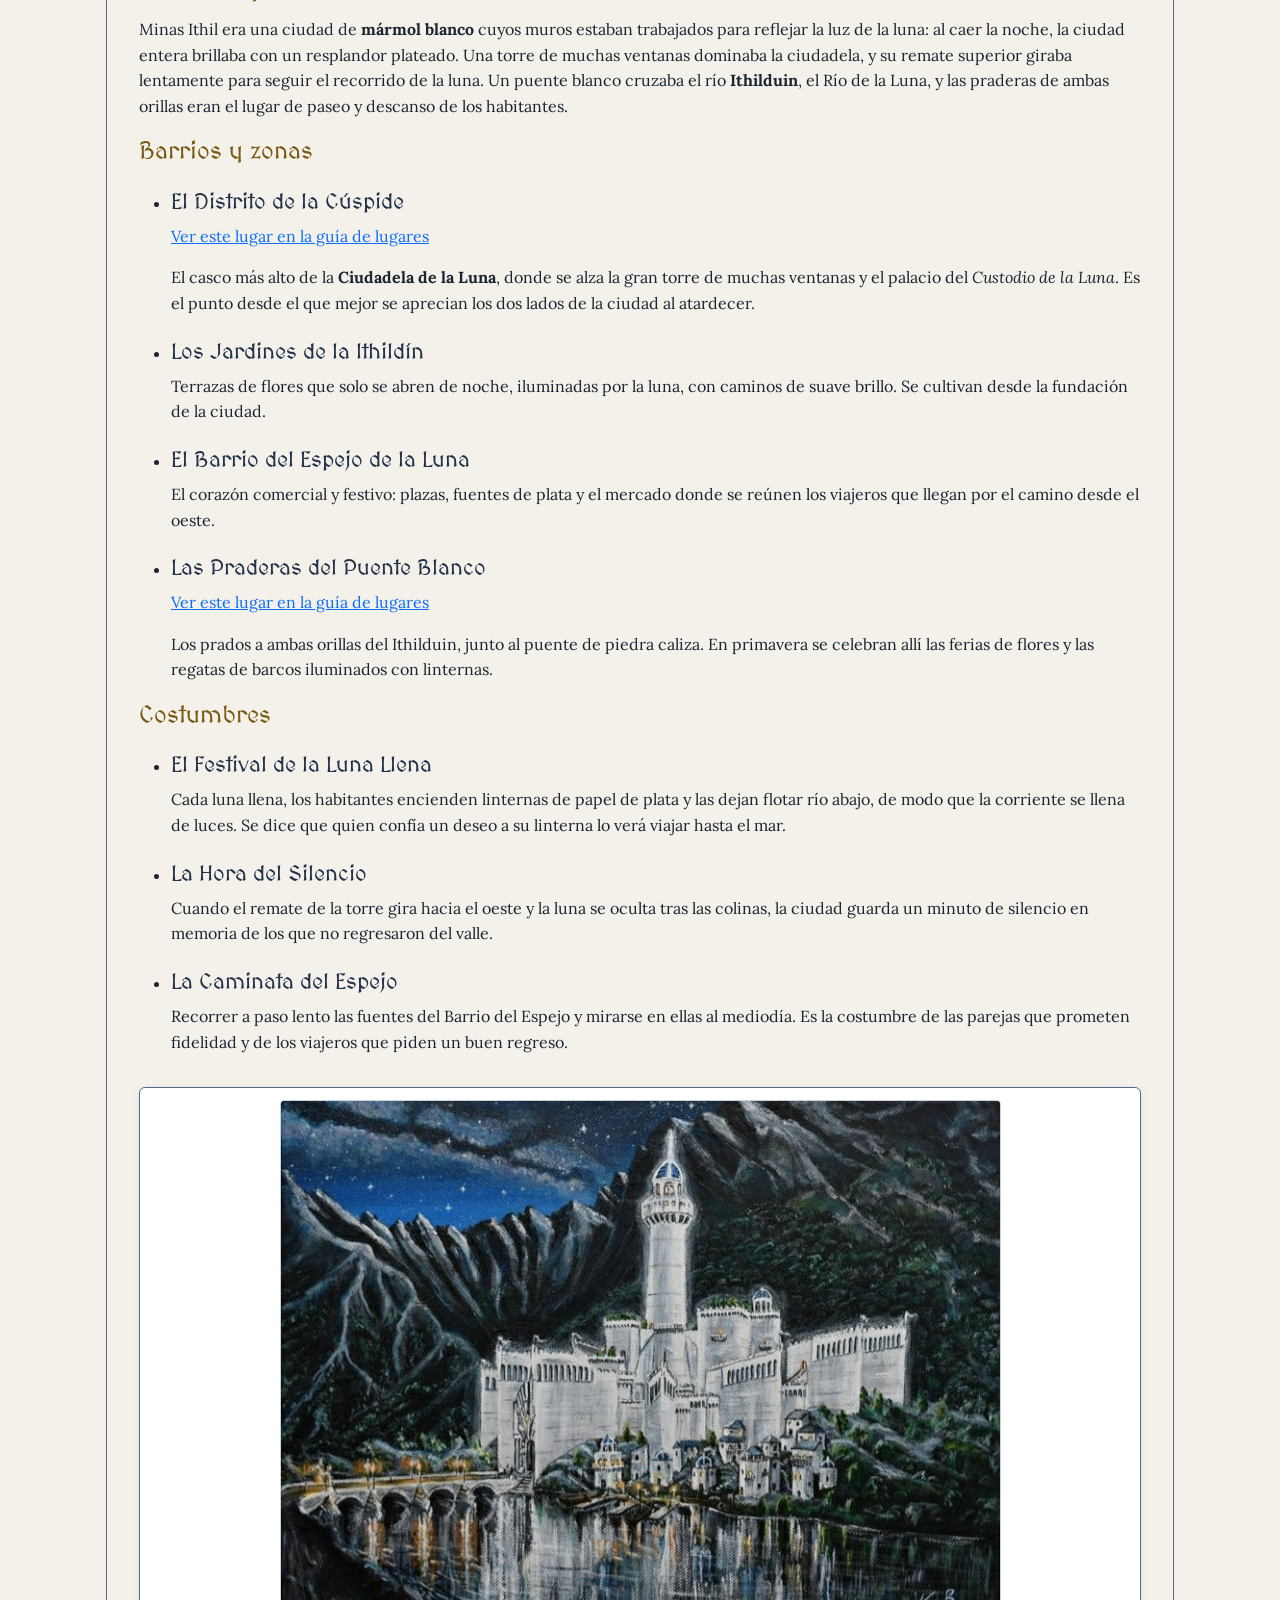
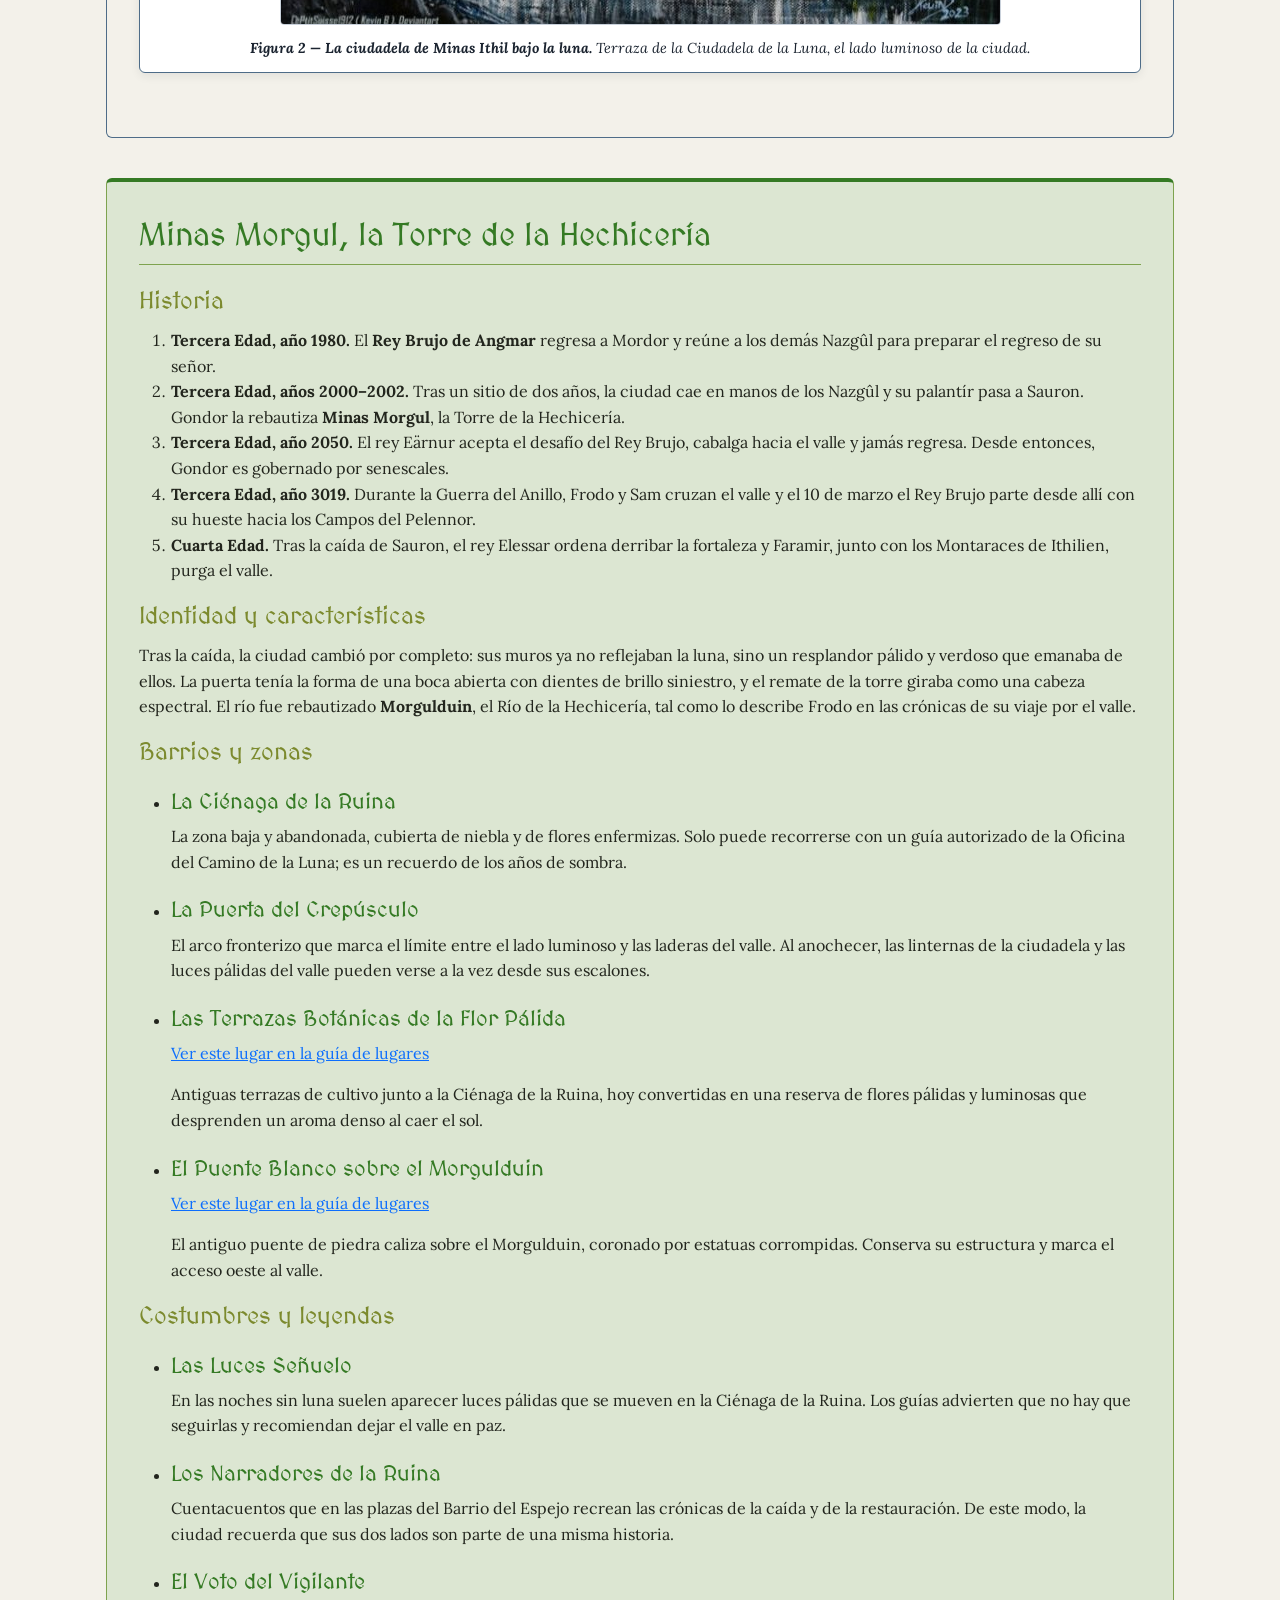
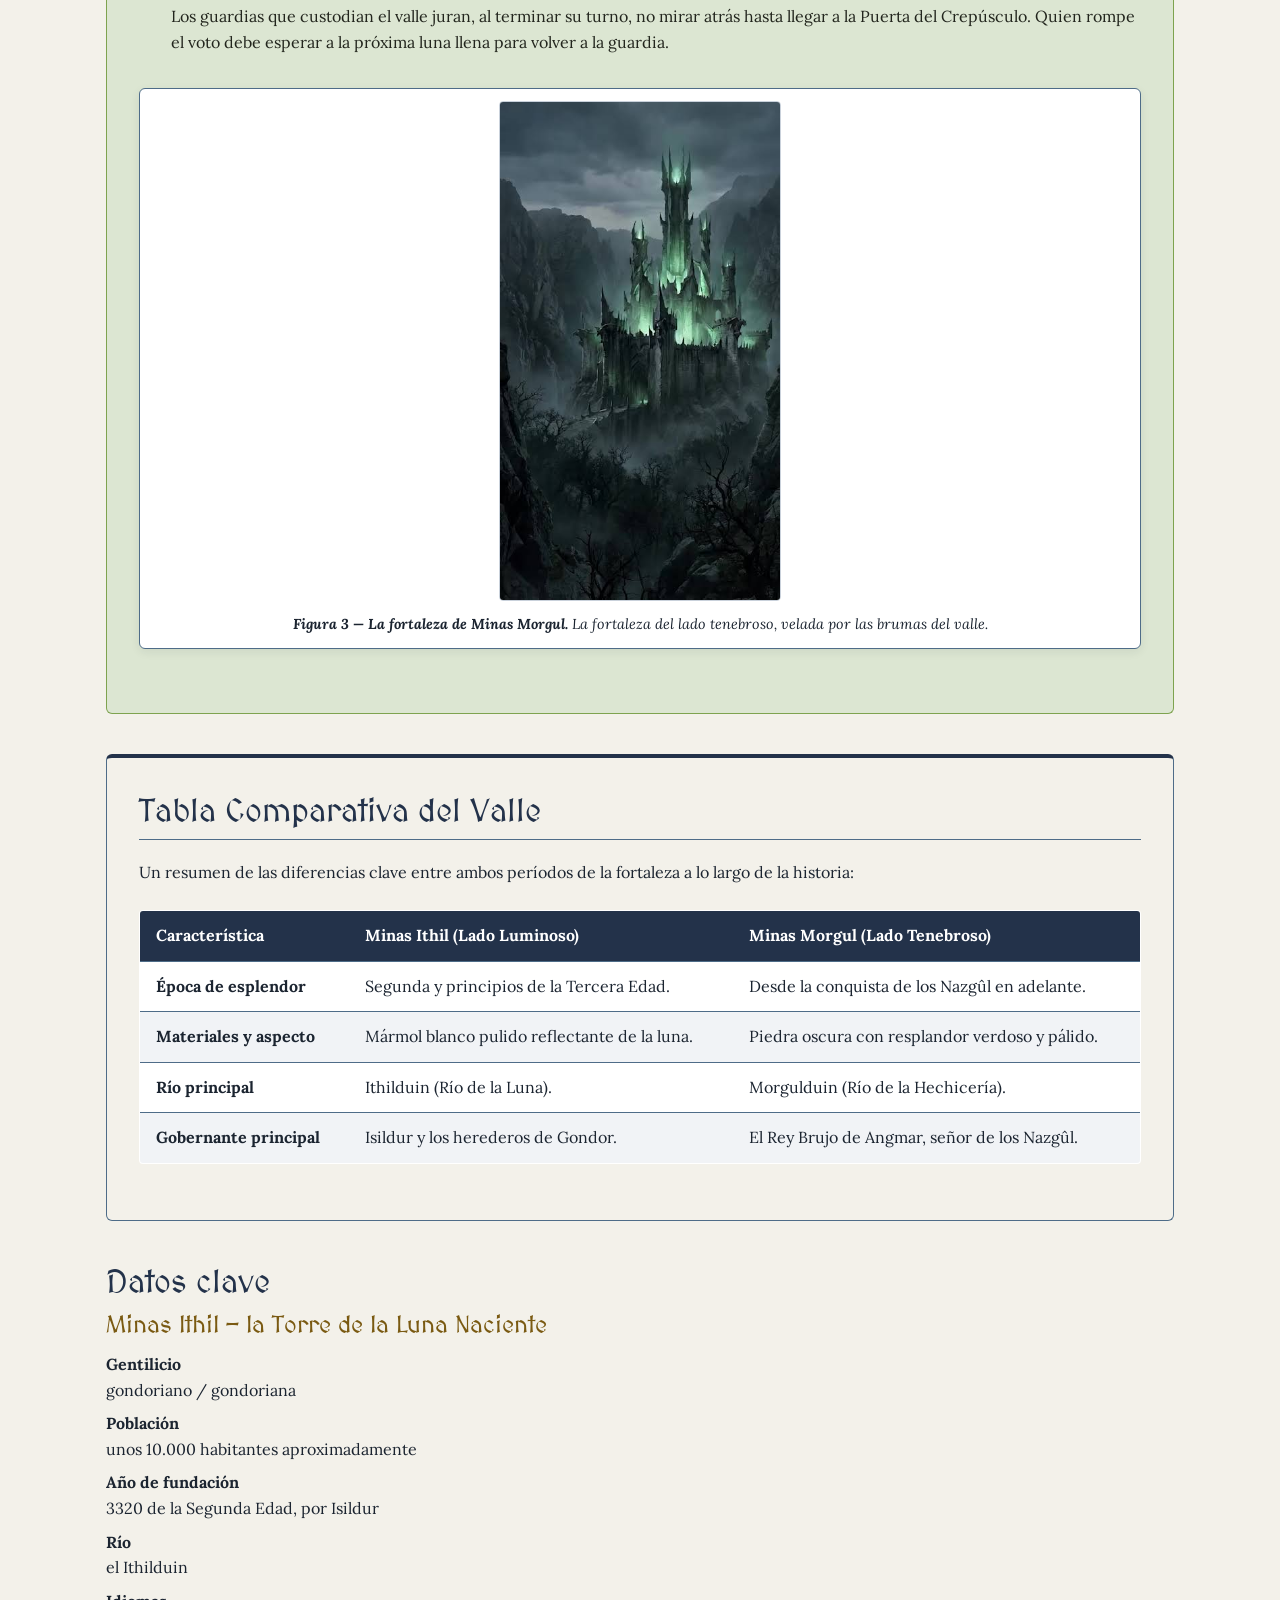
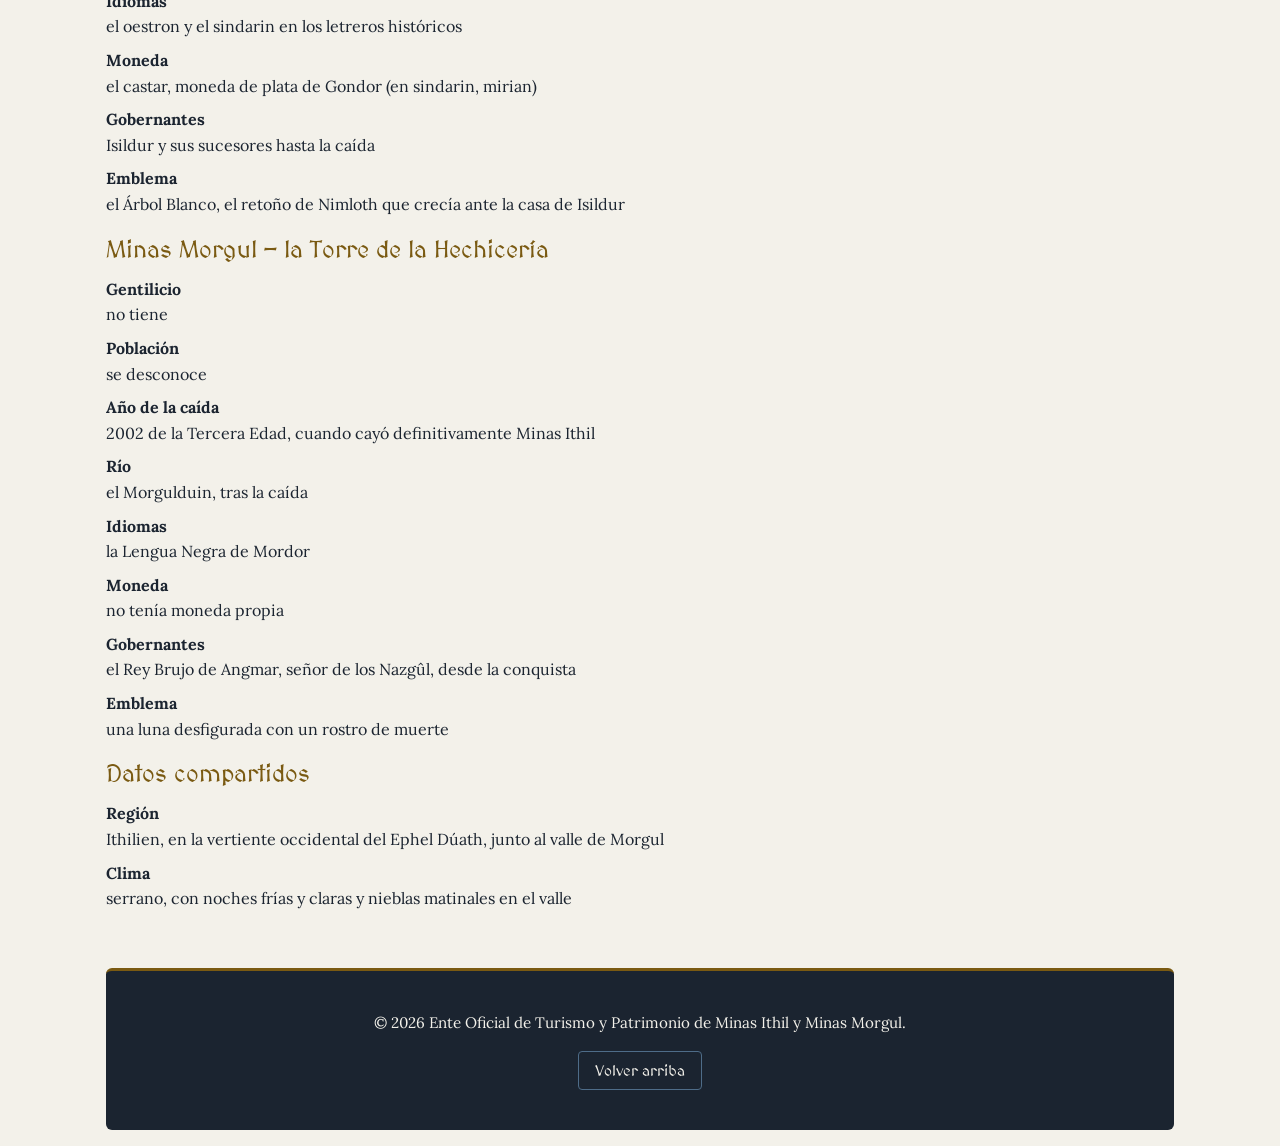
==== commit f761ebcf: "feat: integro Bootstrap con navbar responsiva, grilla y personalizaciones" ====
--- a/ciudad.html
+++ b/ciudad.html
@@ -7,24 +7,35 @@
     <link rel="preconnect" href="https://fonts.googleapis.com">
     <link rel="preconnect" href="https://fonts.gstatic.com" crossorigin>
     <link href="https://fonts.googleapis.com/css2?family=MedievalSharp&family=Lora:wght@400;700&display=swap" rel="stylesheet">
+
+    <link href="https://cdn.jsdelivr.net/npm/bootstrap@5.3.3/dist/css/bootstrap.min.css" rel="stylesheet">
     <link rel="stylesheet" href="CSS/estilos.css">
 </head>
 <body>
 
     <header id="inicio">
+        <nav class="navbar navbar-expand-lg navbar-dark" aria-label="Navegación principal">
+            <div class="container">
+                <a class="navbar-brand" href="index.html">Portal de Turismo</a>
+                <button class="navbar-toggler" type="button" data-bs-toggle="collapse" data-bs-target="#navPrincipal"
+                        aria-controls="navPrincipal" aria-expanded="false" aria-label="Abrir el menú de navegación">
+                    <span class="navbar-toggler-icon"></span>
+                </button>
+                <div class="collapse navbar-collapse" id="navPrincipal">
+                    <ul class="navbar-nav ms-auto mb-2 mb-lg-0">
+                        <li class="nav-item"><a class="nav-link" href="index.html">Inicio</a></li>
+                        <li class="nav-item"><a class="nav-link active" aria-current="page" href="ciudad.html">La ciudad</a></li>
+                        <li class="nav-item"><a class="nav-link" href="lugares.html">Lugares</a></li>
+                        <li class="nav-item"><a class="nav-link" href="contacto.html">Contacto</a></li>
+                    </ul>
+                </div>
+            </div>
+        </nav>
         <h1>Minas Ithil y Minas Morgul</h1>
         <p>
             <em>La Torre de la Luna Naciente y la Torre de la Hechicería:</em>
             una misma ciudad, dos lados.
         </p>
-        <nav aria-label="Navegación principal">
-            <ul>
-                <li><a href="index.html">Inicio</a></li>
-                <li><a href="ciudad.html" aria-current="page">La ciudad</a></li>
-                <li><a href="lugares.html">Lugares</a></li>
-                <li><a href="contacto.html">Contacto</a></li>
-            </ul>
-        </nav>
     </header>
 
     <main>
@@ -421,5 +432,7 @@
         </nav>
     </footer>
 
+    <script src="https://cdn.jsdelivr.net/npm/bootstrap@5.3.3/dist/js/bootstrap.bundle.min.js"></script>
+
 </body>
 </html>
--- a/CSS/estilos.css
+++ b/CSS/estilos.css
@@ -113,6 +113,7 @@
 }
 
 main > section > h2,
+main > section > .container > h2,
 main > article > h2 {
     margin-bottom: 1.25rem;
     padding-bottom: 0.6rem;
@@ -429,4 +430,124 @@
 
 form button[type="submit"]:hover {
     background-color: var(--color-secundario-gondor);
+}
+
+/* ==========================================================================
+   Bootstrap - personalizaciones (Etapa 3)
+   Se agregan al final de la hoja: se amplía lo de la Etapa 2 sin reescribirlo.
+   ========================================================================== */
+
+/* --------------------------------------------------------------------------
+   Variables de Bootstrap adaptadas a la paleta de la ONG
+   -------------------------------------------------------------------------- */
+:root {
+    --bs-primary: var(--color-primario-gondor);
+    --bs-primary-rgb: 35, 50, 74;
+    --bs-secondary: var(--color-secundario-gondor);
+    --bs-secondary-rgb: 122, 90, 18;
+    --bs-link-color: var(--color-primario-gondor);
+    --bs-link-hover-color: var(--color-secundario-gondor);
+}
+
+/* --------------------------------------------------------------------------
+   Navbar de Bootstrap
+   -------------------------------------------------------------------------- */
+header > .navbar {
+    margin-top: -1.5rem;
+    margin-bottom: 1.25rem;
+    background-color: var(--color-primario-gondor);
+    text-align: left;
+}
+
+.navbar-brand {
+    font-family: var(--fuente-titulos);
+    letter-spacing: 1px;
+}
+
+.navbar-nav .nav-item {
+    margin: 0;
+}
+
+.navbar-nav .nav-link {
+    font-family: var(--fuente-titulos);
+}
+
+.navbar-dark .navbar-nav .nav-link.active,
+.navbar-dark .navbar-nav .nav-link[aria-current="page"] {
+    background-color: var(--color-secundario-gondor);
+    color: #FFFFFF;
+    border-radius: 4px;
+}
+
+/* --------------------------------------------------------------------------
+   Grilla de Bootstrap: tarjetas (cards) y ajuste de los estilos de la Etapa 2
+   -------------------------------------------------------------------------- */
+.row .card {
+    margin-top: 0;
+}
+
+.card {
+    font-family: var(--fuente-principal);
+}
+
+.card-title {
+    font-family: var(--fuente-titulos);
+}
+
+.card.lado-claro {
+    background-color: var(--color-fondo-gondor);
+}
+
+.card.lado-oscuro {
+    background-color: var(--color-fondo-morgul);
+    border-left: 4px solid var(--color-primario-morgul);
+}
+
+.card figure {
+    margin: 1rem 0;
+}
+
+/* --------------------------------------------------------------------------
+   Botones de Bootstrap con la paleta de la ONG
+   -------------------------------------------------------------------------- */
+.btn {
+    font-family: var(--fuente-titulos);
+}
+
+.btn-primary {
+    --bs-btn-bg: var(--color-primario-gondor);
+    --bs-btn-border-color: var(--color-primario-gondor);
+    --bs-btn-hover-bg: var(--color-secundario-gondor);
+    --bs-btn-hover-border-color: var(--color-secundario-gondor);
+    --bs-btn-active-bg: var(--color-secundario-gondor);
+    --bs-btn-active-border-color: var(--color-secundario-gondor);
+}
+
+.btn-outline-secondary {
+    --bs-btn-color: var(--color-primario-gondor);
+    --bs-btn-border-color: var(--color-acento-gondor);
+    --bs-btn-hover-bg: var(--color-primario-gondor);
+    --bs-btn-hover-border-color: var(--color-primario-gondor);
+    --bs-btn-hover-color: #FFFFFF;
+    --bs-btn-active-bg: var(--color-primario-gondor);
+    --bs-btn-active-border-color: var(--color-primario-gondor);
+    --bs-btn-active-color: #FFFFFF;
+}
+
+form button[type="submit"].btn {
+    background-color: var(--color-primario-gondor);
+    border-color: var(--color-primario-gondor);
+    color: #FFFFFF;
+    font-family: var(--fuente-titulos);
+    padding: 0.375rem 0.75rem;
+    border-radius: 0.375rem;
+}
+
+/* --------------------------------------------------------------------------
+   Imagen que antes usaba estilos inline
+   -------------------------------------------------------------------------- */
+figure img[src*="images-wixmp"] {
+    width: 100%;
+    max-width: 800px;
+    height: auto;
 }
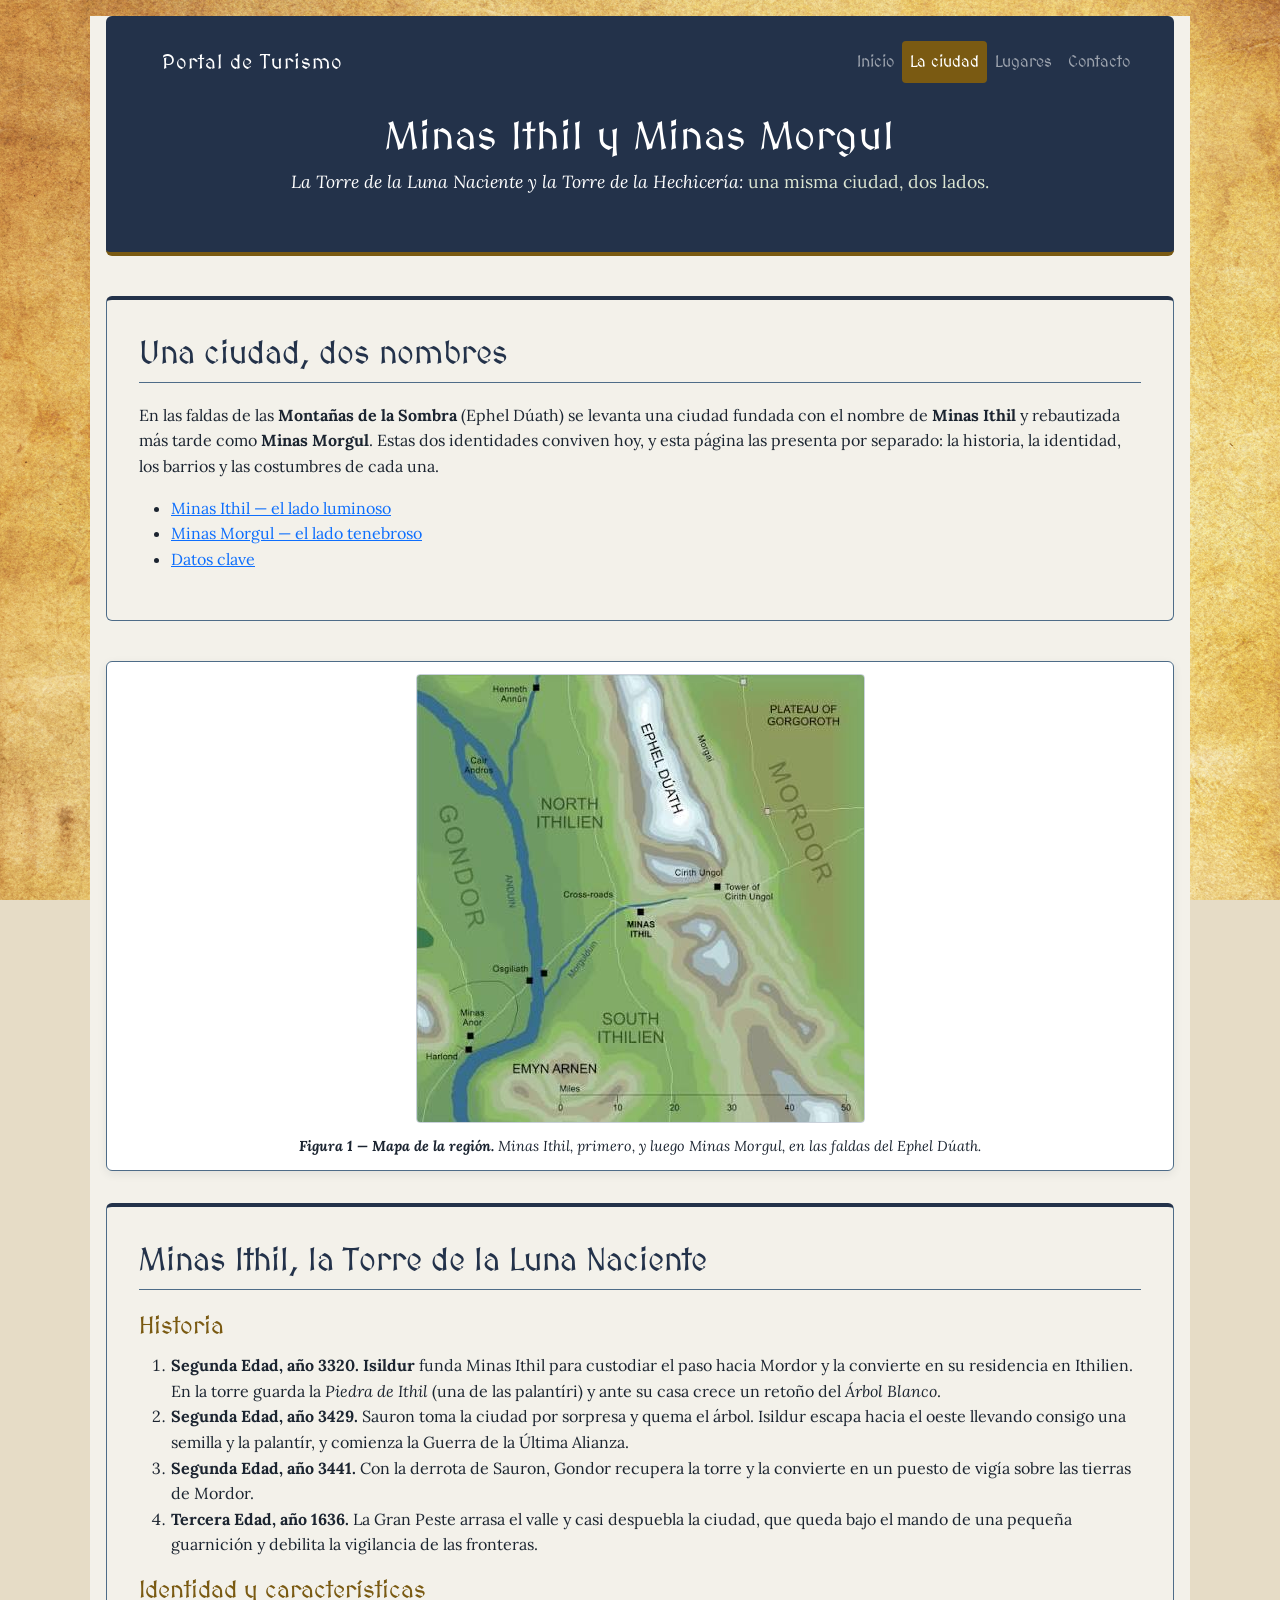
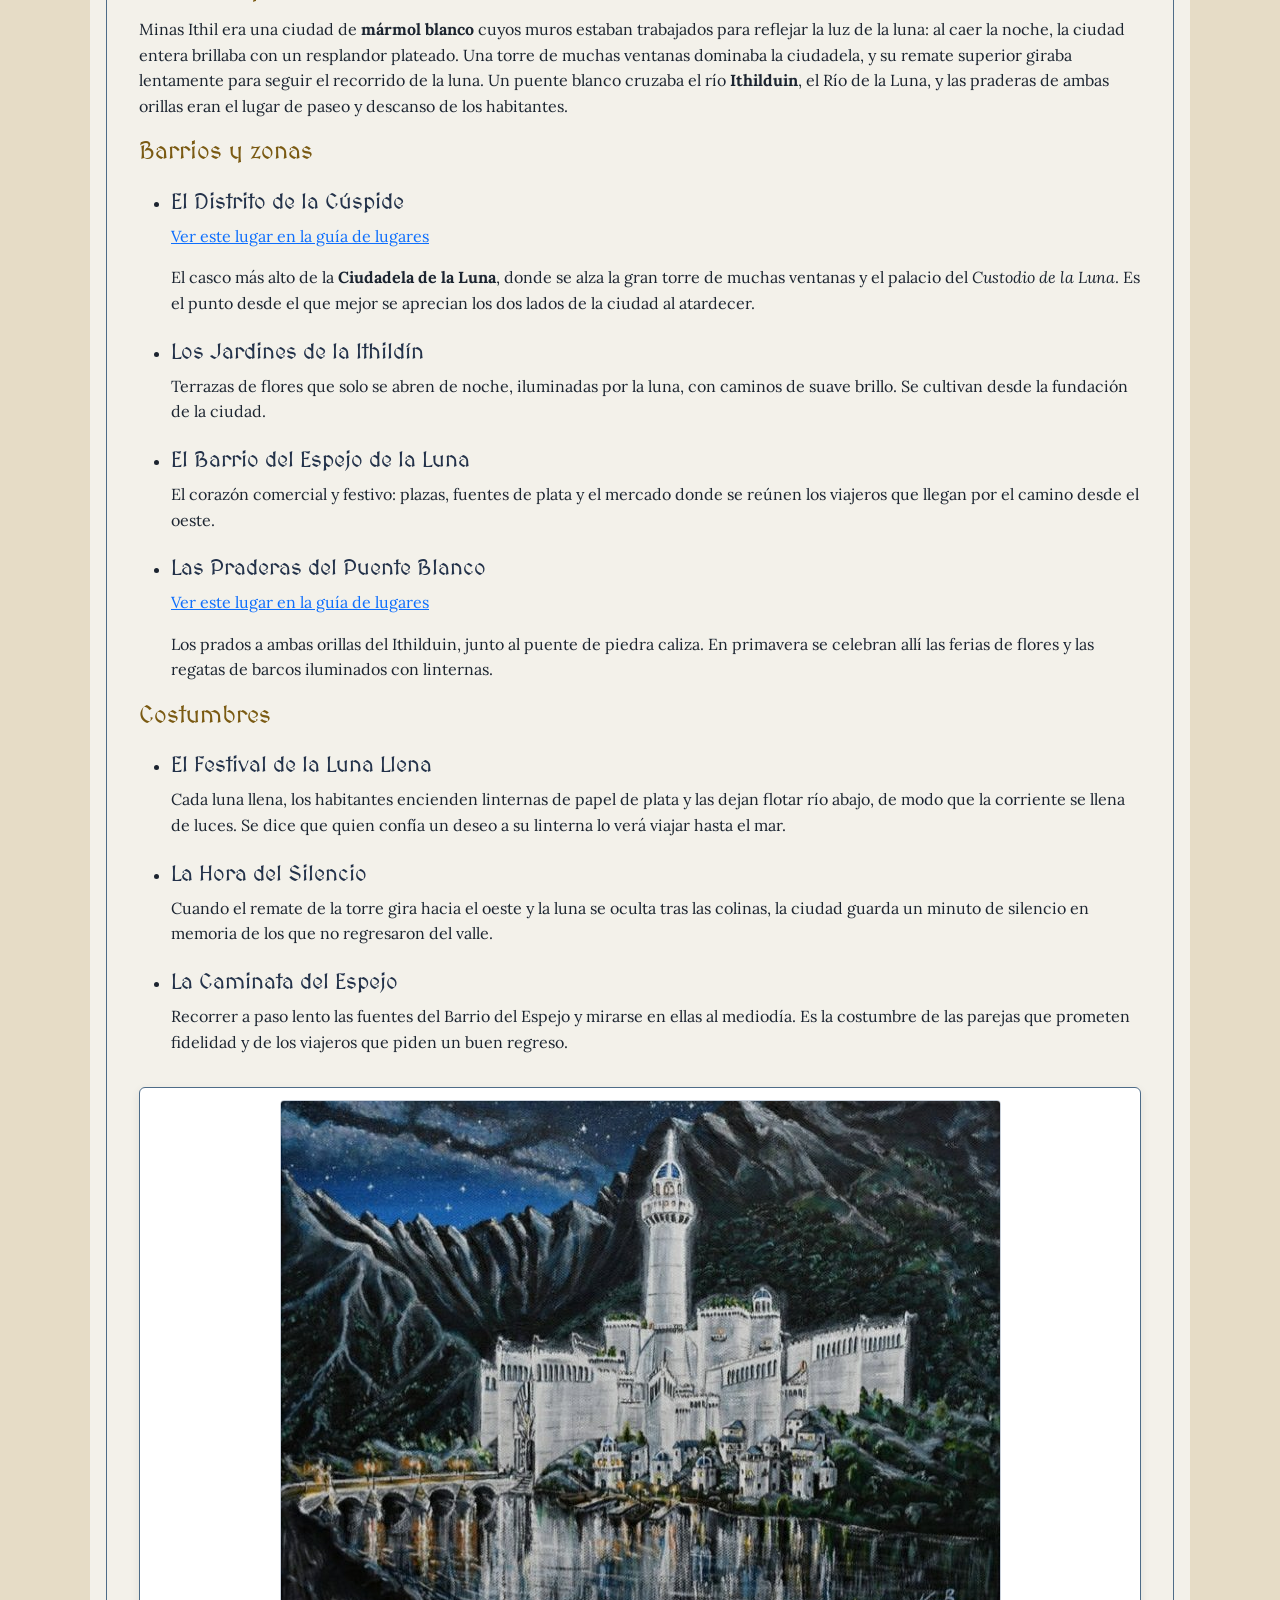
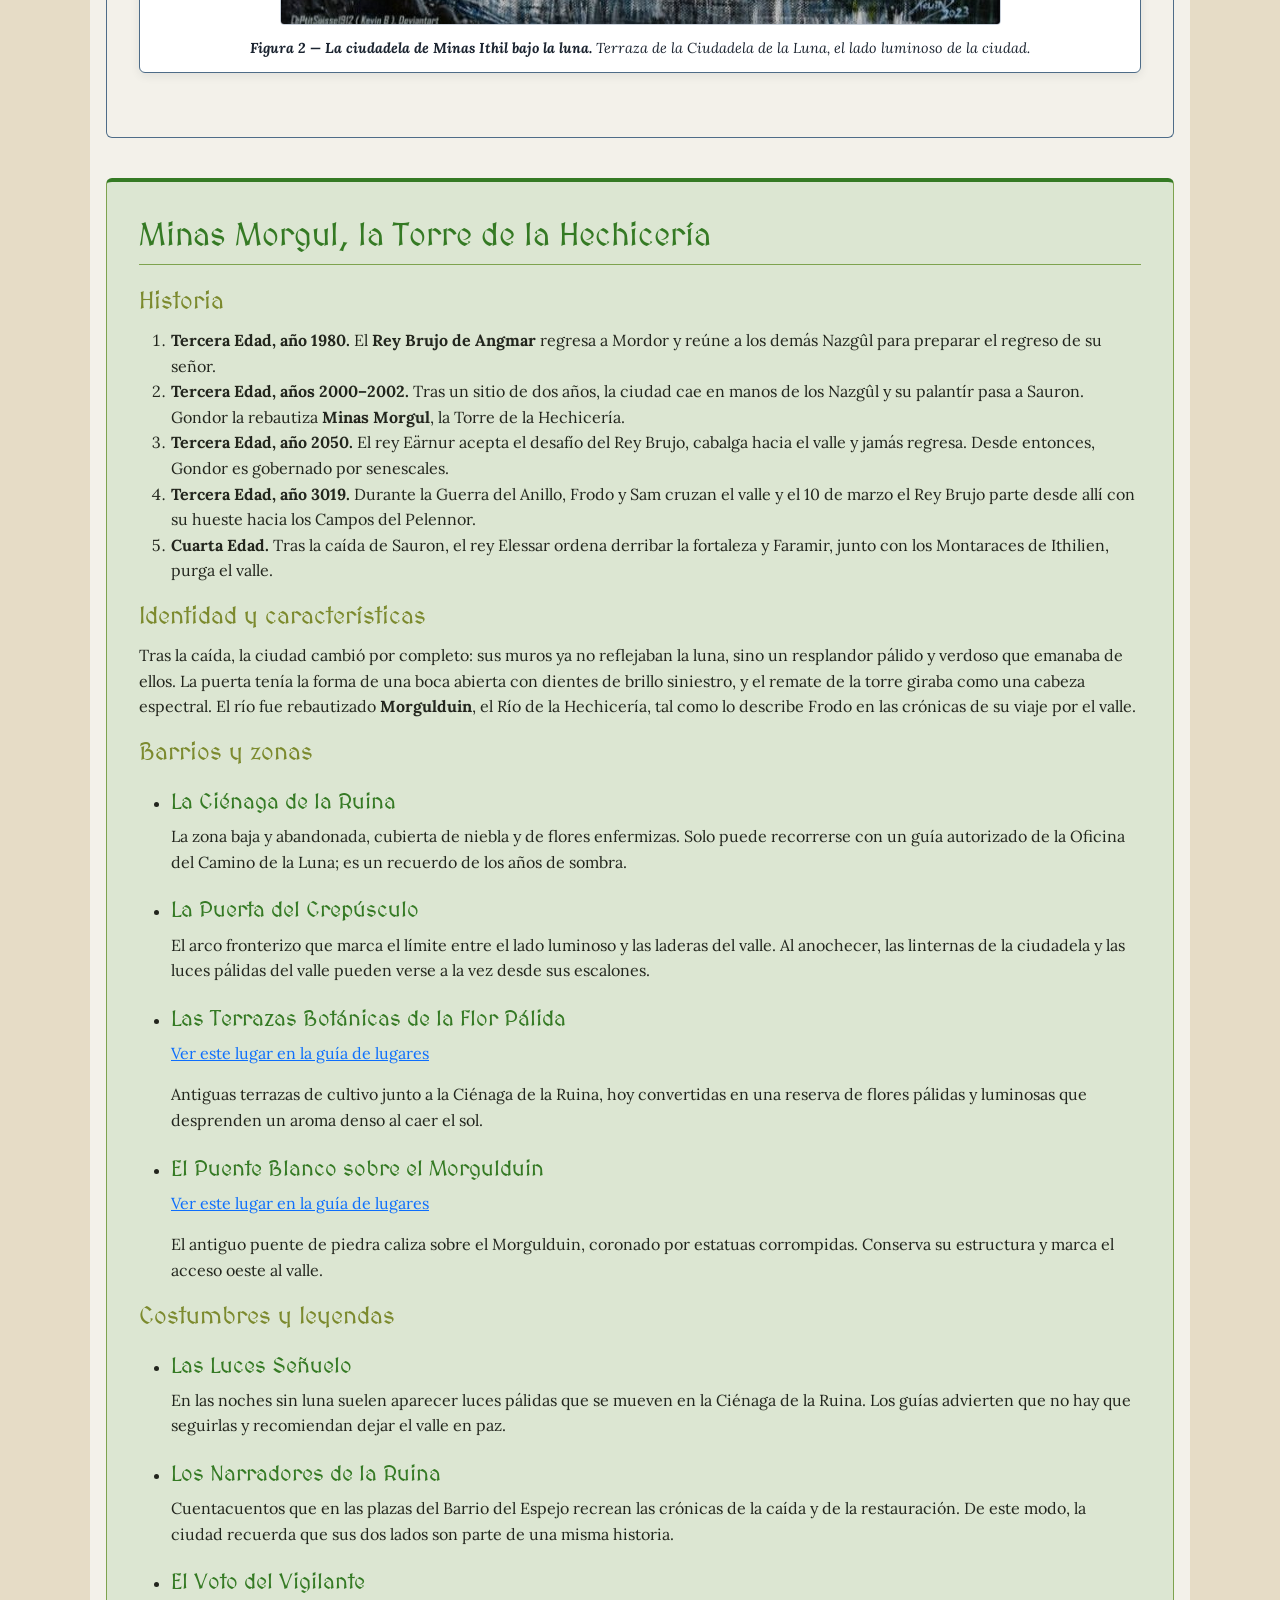
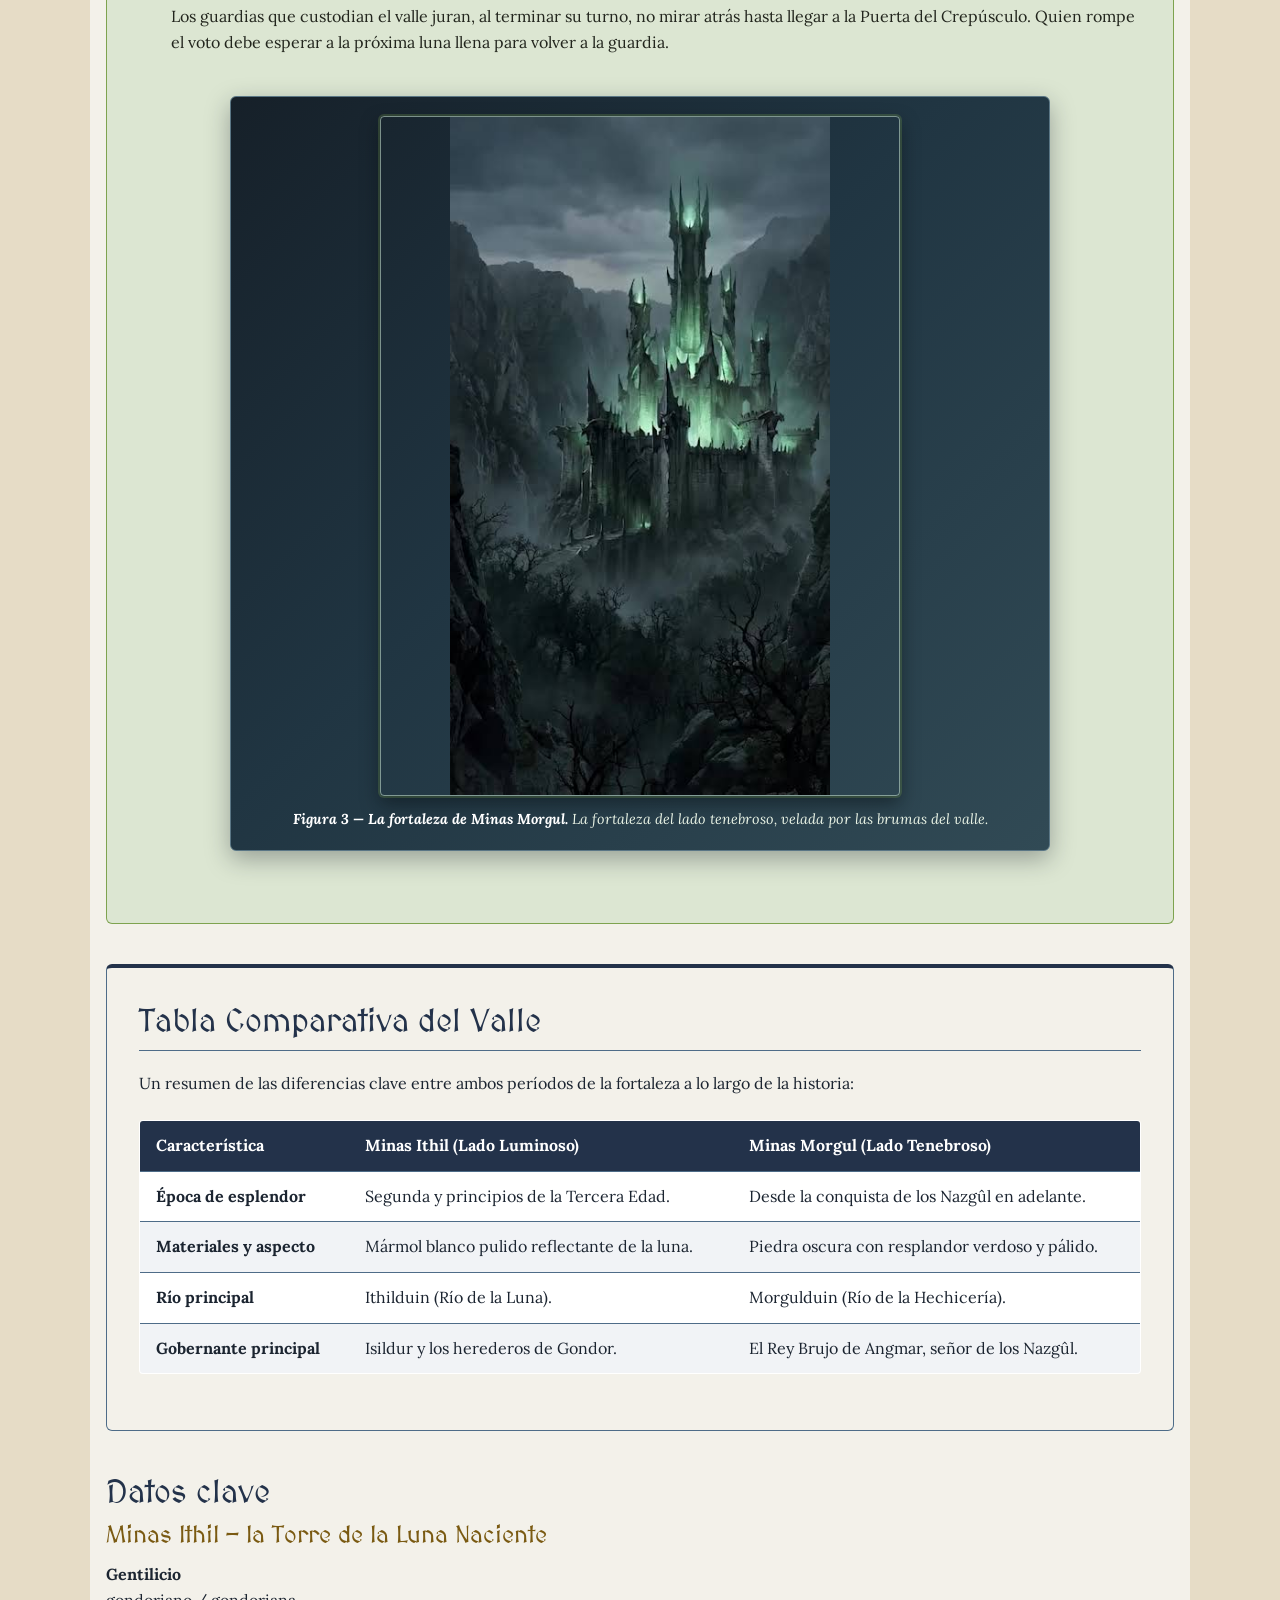
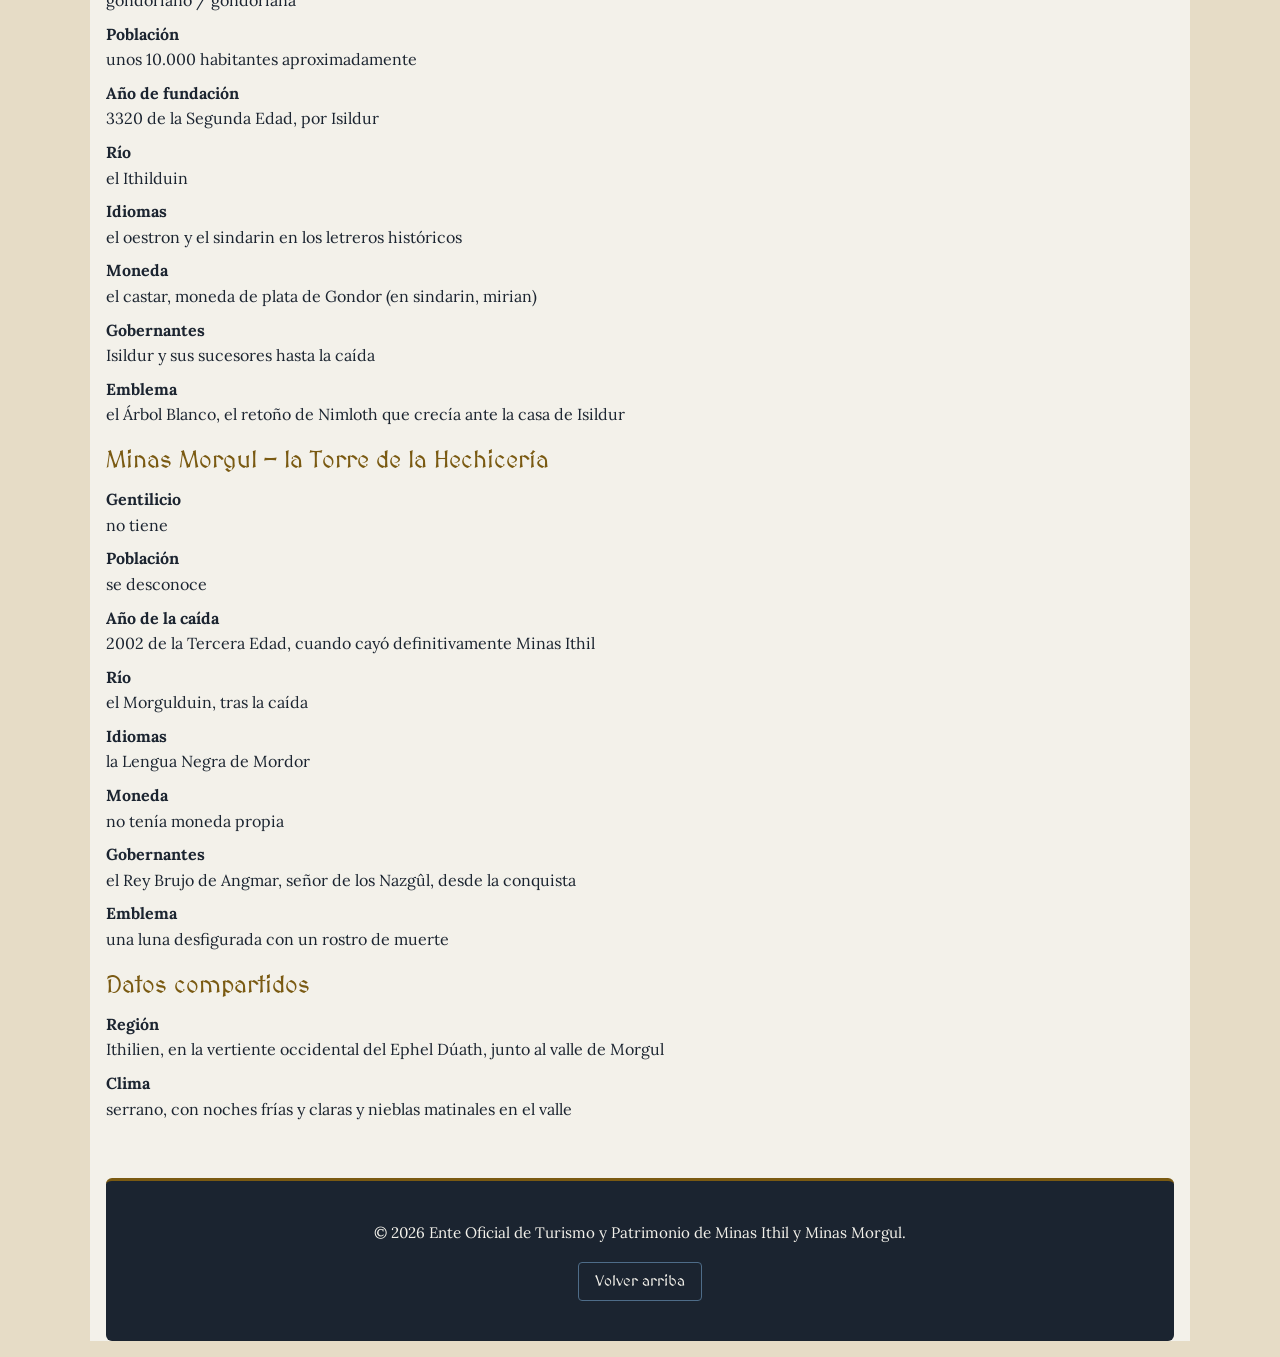
==== commit 077e793d: "feat: agegue un fondo de papiro y reubique la imagen de minas Morgul" ====
--- a/ciudad.html
+++ b/ciudad.html
@@ -305,7 +305,7 @@
                 </li>
             </ul>
 
-            <figure>
+            <figure class="figura-morgul">
                 <img
                     src="IMG/minas_morgul.jpeg"
                     alt="La fortaleza de Minas Morgul envuelta en una luz verde pálida entre las brumas del valle">
--- a/CSS/estilos.css
+++ b/CSS/estilos.css
@@ -45,7 +45,16 @@
     margin: 0 auto;
     padding: 0 1rem;
     background-color: var(--color-fondo-gondor);
+    background-image: linear-gradient(rgba(243, 241, 234, 0.9), rgba(243, 241, 234, 0.9));
     color: var(--color-texto-gondor);
+}
+
+html {
+    background-color: #e6dcc6;
+    background-image: url("../IMG/papiro.jpg");
+    background-size: cover;
+    background-position: center;
+    background-attachment: fixed;
 }
 
 /* Headings: fuente, tamaño y color diferenciados */
@@ -326,13 +335,27 @@
 }
 
 img[src*="minas_morgul"] {
-    width: auto;
-    max-width: 380px;
+    width: min(100%, 520px);
+    max-width: 520px;
     height: auto;
-    max-height: 500px; 
+    max-height: 680px;
     object-fit: contain;
     margin: 0 auto;
     display: block;
+}
+
+figure.figura-morgul {
+    max-width: 820px;
+    margin: 2.5rem auto;
+    padding: 1.2rem;
+    background: linear-gradient(135deg, #162029 0%, #203542 45%, #314a55 100%);
+    border: 1px solid #5a7685;
+    box-shadow: 0 8px 24px rgba(22, 32, 41, 0.35);
+}
+
+figure.figura-morgul img {
+    border-color: rgba(206, 233, 214, 0.55);
+    box-shadow: 0 0 0 2px rgba(126, 163, 79, 0.25), 0 8px 18px rgba(8, 15, 20, 0.5);
 }
 figcaption {
     font-size: 0.9rem;
@@ -341,6 +364,15 @@
     font-style: italic;
     font-family: var(--fuente-principal);
 }
+
+figure.figura-morgul figcaption {
+    color: #EAF4E6;
+}
+
+figure.figura-morgul figcaption strong {
+    color: #FFFFFF;
+}
+
 table {
     width: 100%;
     border-collapse: collapse;
@@ -484,6 +516,8 @@
    -------------------------------------------------------------------------- */
 .row .card {
     margin-top: 0;
+    display: flex;
+    flex-direction: column;
 }
 
 .card {
@@ -505,6 +539,18 @@
 
 .card figure {
     margin: 1rem 0;
+}
+
+.row .card .card-body {
+    display: flex;
+    flex-direction: column;
+    gap: 0.75rem;
+    height: 100%;
+}
+
+.row .card .btn {
+    margin-top: auto;
+    align-self: flex-start;
 }
 
 /* --------------------------------------------------------------------------
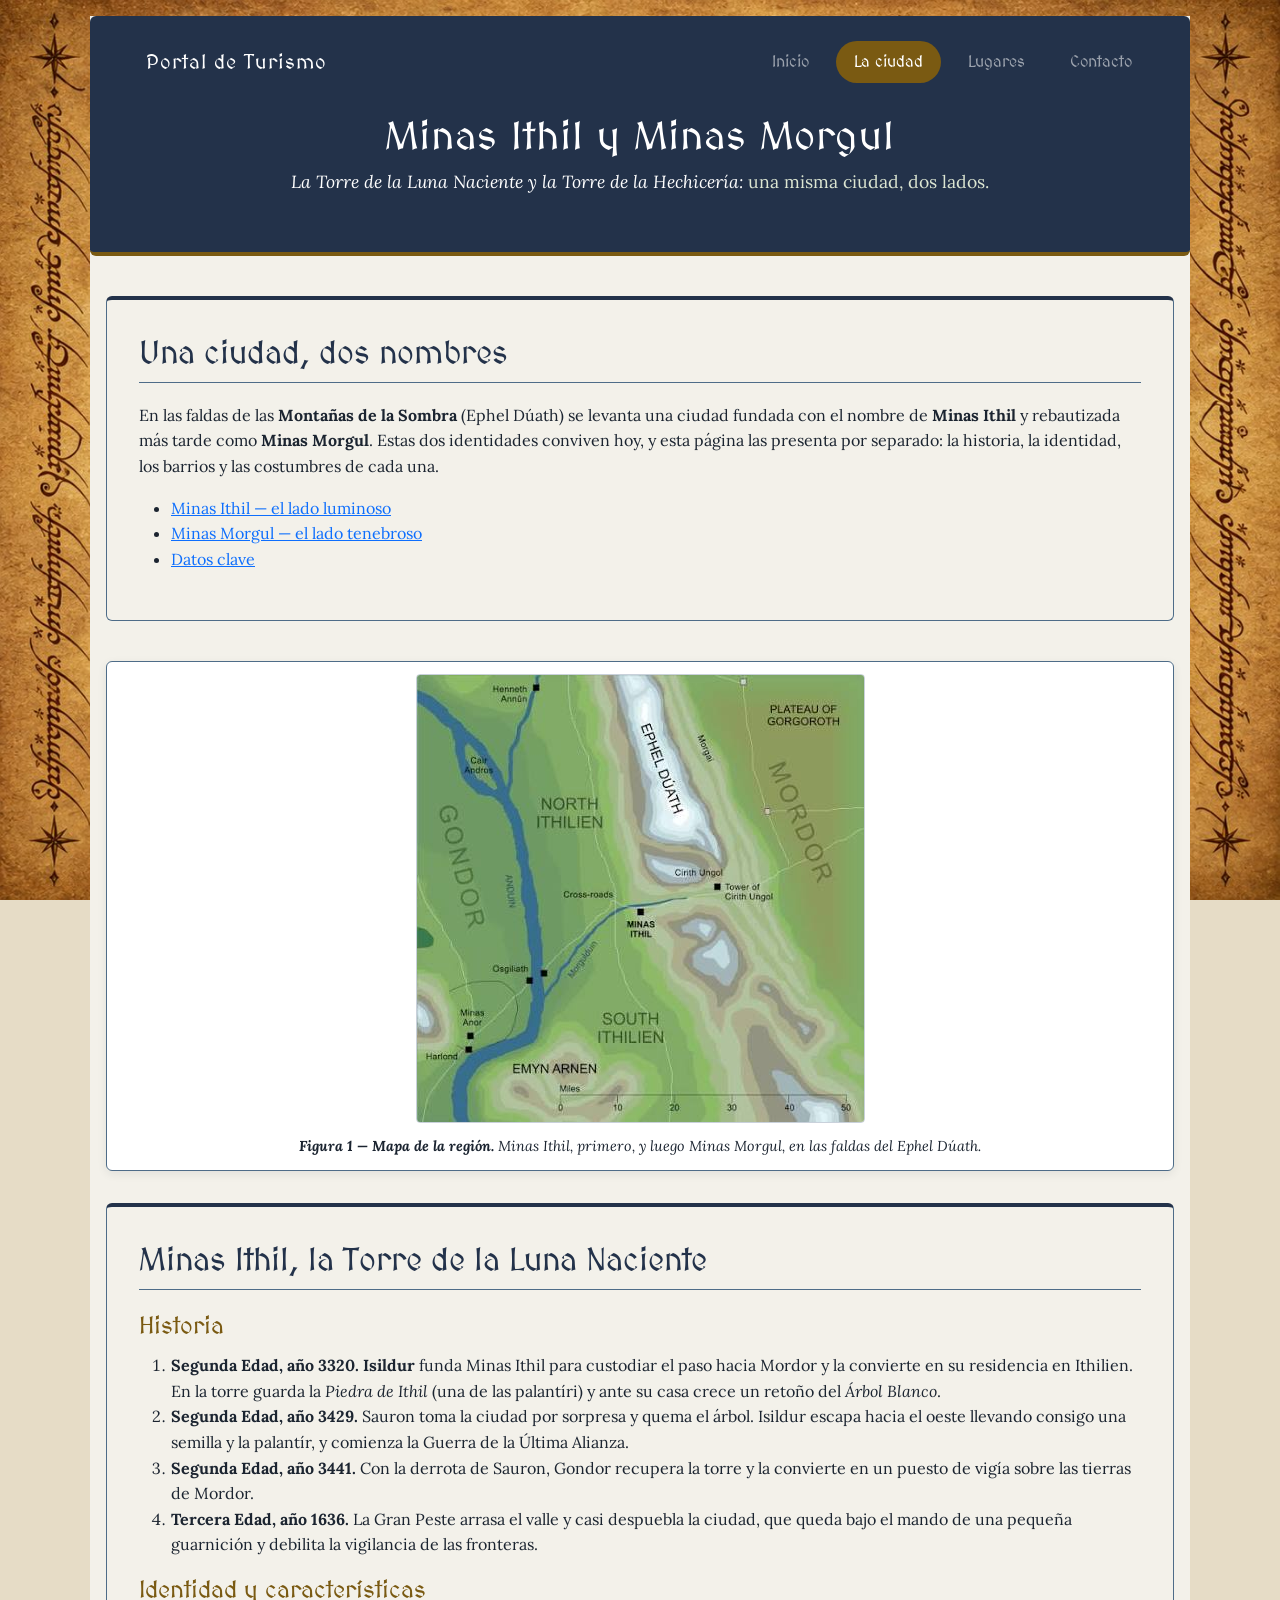
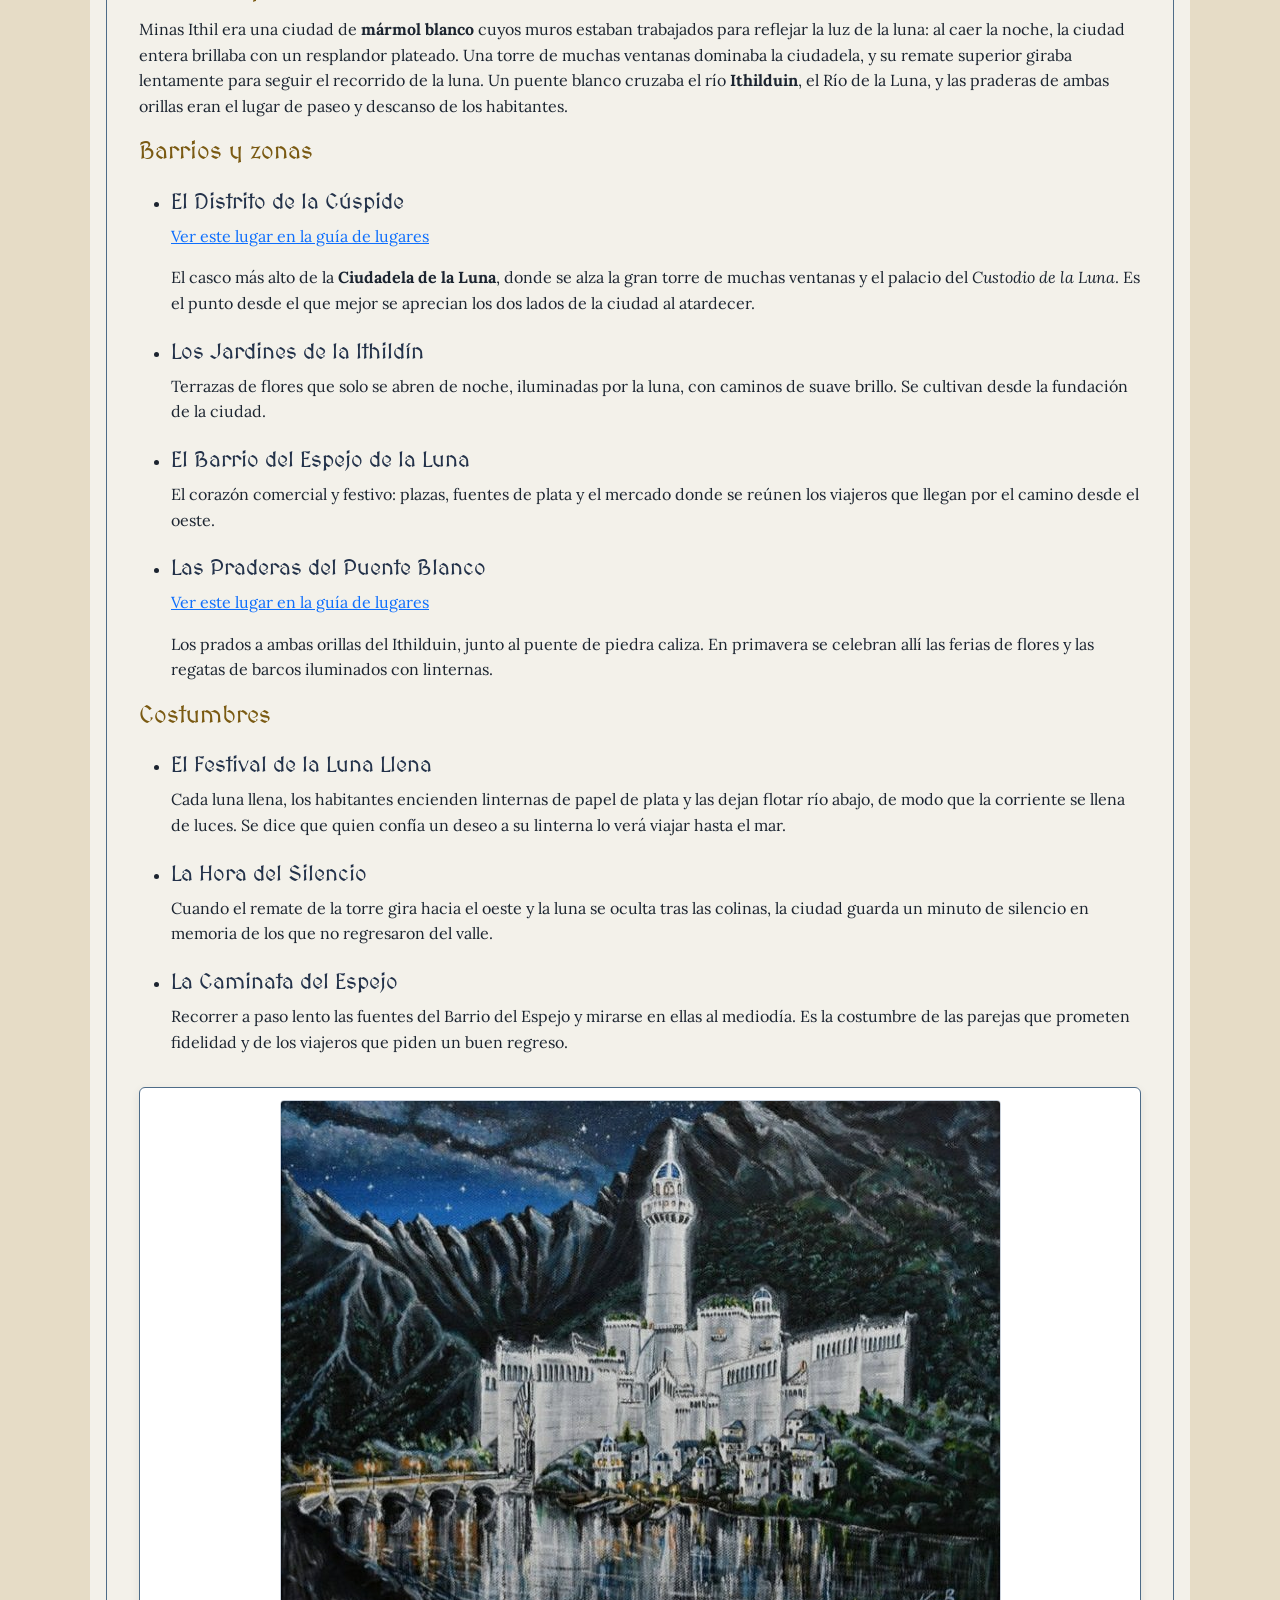
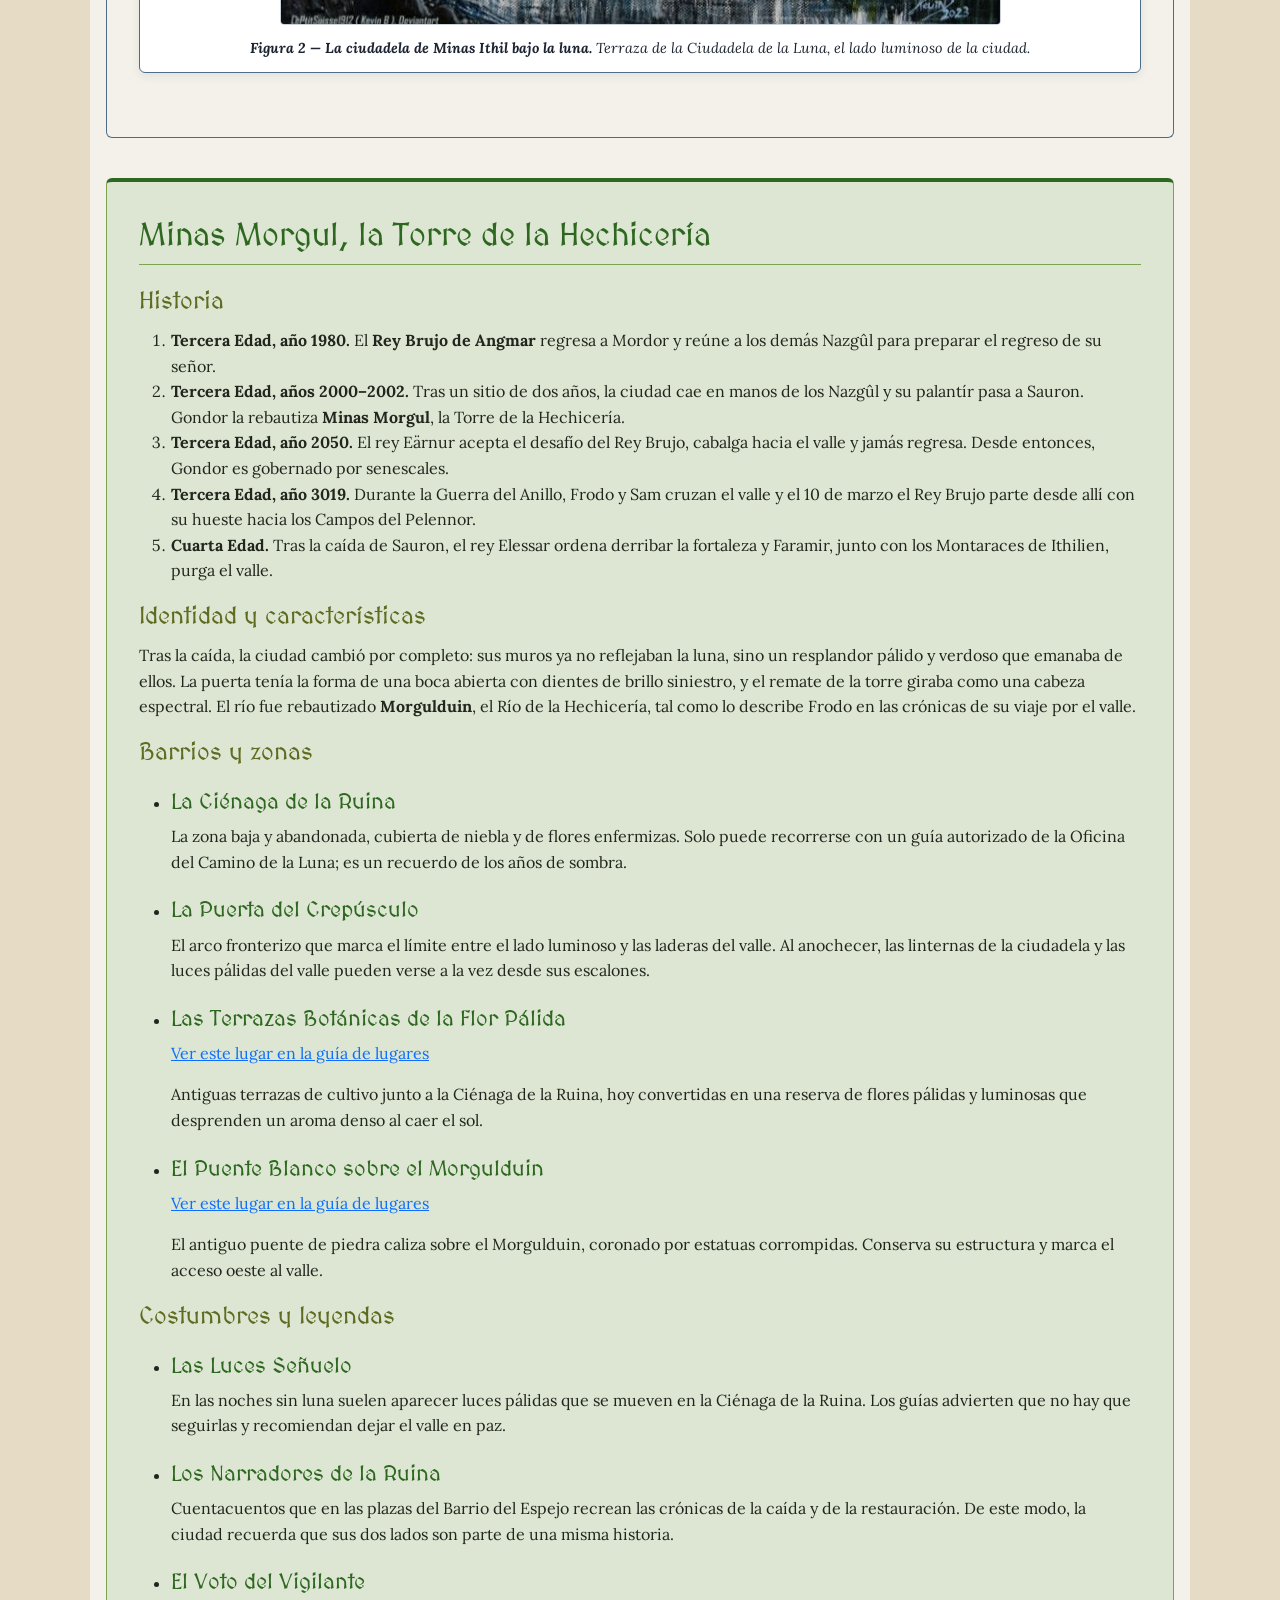
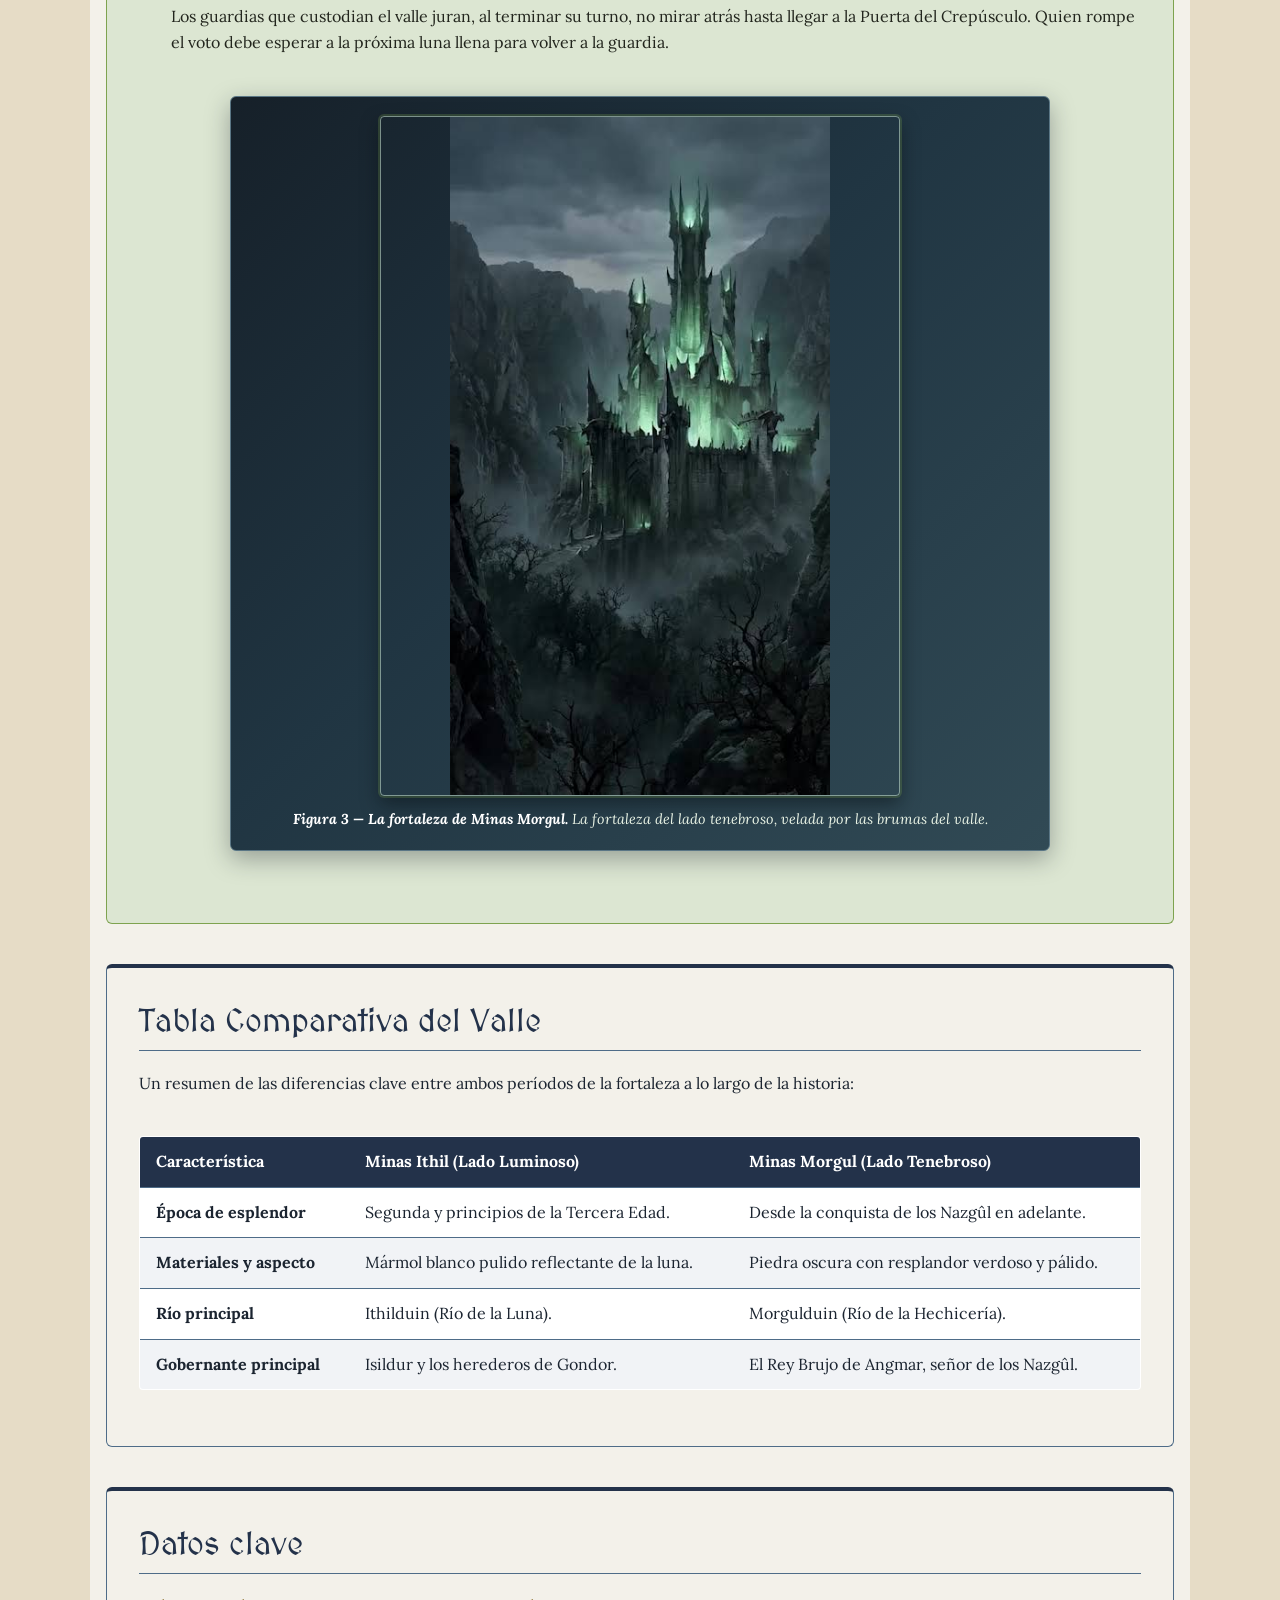
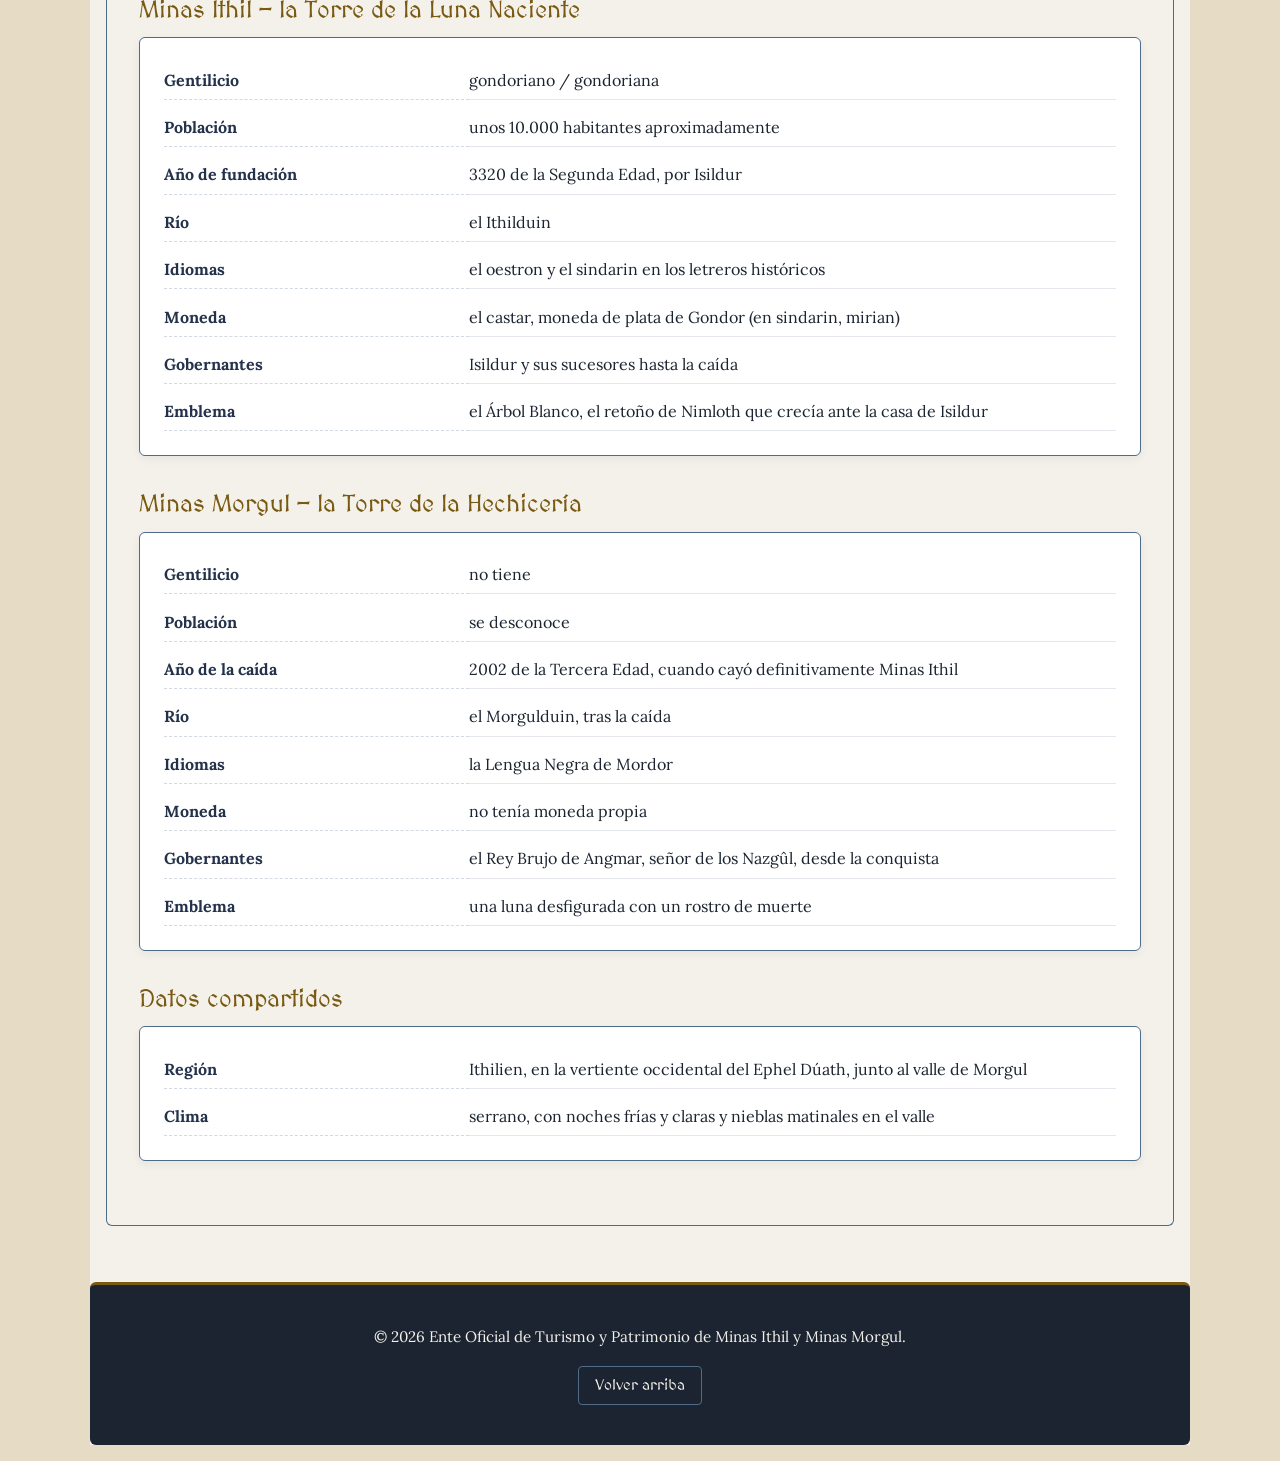
==== commit a23520fb: "fix: mejoras visuales y de contenido en páginas principales" ====
--- a/ciudad.html
+++ b/ciudad.html
@@ -321,37 +321,39 @@
          <section id="comparativa-ciudades">
             <h2>Tabla Comparativa del Valle</h2>
             <p>Un resumen de las diferencias clave entre ambos períodos de la fortaleza a lo largo de la historia:</p>
-            <table>
-                <thead>
-                    <tr>
-                        <th>Característica</th>
-                        <th>Minas Ithil (Lado Luminoso)</th>
-                        <th>Minas Morgul (Lado Tenebroso)</th>
-                    </tr>
-                </thead>
-                <tbody>
-                    <tr>
-                        <td><strong>Época de esplendor</strong></td>
-                        <td>Segunda y principios de la Tercera Edad.</td>
-                        <td>Desde la conquista de los Nazgûl en adelante.</td>
-                    </tr>
-                    <tr>
-                        <td><strong>Materiales y aspecto</strong></td>
-                        <td>Mármol blanco pulido reflectante de la luna.</td>
-                        <td>Piedra oscura con resplandor verdoso y pálido.</td>
-                    </tr>
-                    <tr>
-                        <td><strong>Río principal</strong></td>
-                        <td>Ithilduin (Río de la Luna).</td>
-                        <td>Morgulduin (Río de la Hechicería).</td>
-                    </tr>
-                    <tr>
-                        <td><strong>Gobernante principal</strong></td>
-                        <td>Isildur y los herederos de Gondor.</td>
-                        <td>El Rey Brujo de Angmar, señor de los Nazgûl.</td>
-                    </tr>
-                </tbody>
-            </table>
+            <div class="table-responsive">
+                <table>
+                    <thead>
+                        <tr>
+                            <th>Característica</th>
+                            <th>Minas Ithil (Lado Luminoso)</th>
+                            <th>Minas Morgul (Lado Tenebroso)</th>
+                        </tr>
+                    </thead>
+                    <tbody>
+                        <tr>
+                            <td><strong>Época de esplendor</strong></td>
+                            <td>Segunda y principios de la Tercera Edad.</td>
+                            <td>Desde la conquista de los Nazgûl en adelante.</td>
+                        </tr>
+                        <tr>
+                            <td><strong>Materiales y aspecto</strong></td>
+                            <td>Mármol blanco pulido reflectante de la luna.</td>
+                            <td>Piedra oscura con resplandor verdoso y pálido.</td>
+                        </tr>
+                        <tr>
+                            <td><strong>Río principal</strong></td>
+                            <td>Ithilduin (Río de la Luna).</td>
+                            <td>Morgulduin (Río de la Hechicería).</td>
+                        </tr>
+                        <tr>
+                            <td><strong>Gobernante principal</strong></td>
+                            <td>Isildur y los herederos de Gondor.</td>
+                            <td>El Rey Brujo de Angmar, señor de los Nazgûl.</td>
+                        </tr>
+                    </tbody>
+                </table>
+            </div>
         </section>
 
 
--- a/CSS/estilos.css
+++ b/CSS/estilos.css
@@ -1,4 +1,4 @@
-/* ==========================================================================
+﻿/* ==========================================================================
    Hoja de estilos del sitio — Minas Ithil y Minas Morgul
    ========================================================================== */
 
@@ -29,13 +29,13 @@
    /* Paleta de Minas Morgul */
     --color-fondo-morgul: #DCE6D2;
     --color-texto-morgul: #22251D;
-    --color-primario-morgul: #357A24;
-    --color-secundario-morgul: #7C8A2E;
+    --color-primario-morgul: #2E6820;
+    --color-secundario-morgul: #5F6B20;
     --color-acento-morgul: #7EA34F;
 }
 
 /* --------------------------------------------------------------------------
-   Tipografía global y estilos del body
+  Tipografía global y estilos del body
    -------------------------------------------------------------------------- */
 body {
     font-family: var(--fuente-principal), Georgia, serif;
@@ -52,9 +52,29 @@
 html {
     background-color: #e6dcc6;
     background-image: url("../IMG/papiro.jpg");
-    background-size: cover;
+    background-size: 100% 100%;
+    background-repeat: no-repeat;
     background-position: center;
     background-attachment: fixed;
+}
+
+@media (max-width: 1100px) {
+    html {
+        background-image: none;
+    }
+
+    html::before {
+        content: "";
+        position: fixed;
+        inset: 0;
+        z-index: -1;
+        background: url("../IMG/papiro.jpg") center / cover no-repeat;
+    }
+
+    body {
+        background-color: transparent;
+        background-image: none;
+    }
 }
 
 /* Headings: fuente, tamaño y color diferenciados */
@@ -85,7 +105,7 @@
 
 /* --------------------------------------------------------------------------
    Paleta temática de la ciudad: lado luminoso (Gondor) y lado pálido (Morgul)
-   Ambos comparten el fondo del site; se diferencian en colores de títulos.
+Ambos comparten el fondo del site; se diferencian en colores de títulos.
    -------------------------------------------------------------------------- */
 .lado-claro {
     color: var(--color-texto-gondor);
@@ -112,7 +132,8 @@
 }
 
 main > section,
-main > article {
+main > article,
+main > aside {
     margin-bottom: 2.5rem;
     padding: 2rem;
     background-color: var(--color-fondo-gondor);
@@ -123,7 +144,8 @@
 
 main > section > h2,
 main > section > .container > h2,
-main > article > h2 {
+main > article > h2,
+main > aside > h2 {
     margin-bottom: 1.25rem;
     padding-bottom: 0.6rem;
     border-bottom: 1px solid var(--color-acento-gondor);
@@ -431,21 +453,28 @@
 form textarea {
     width: 100%;
     padding: 0.75rem;
-    border: 1px solid var(--color-acento-gondor);
+    border: 1px solid #C9B183;
     border-radius: 4px;
     font-family: var(--fuente-principal);
     font-size: 1rem;
-    background-color: var(--color-fondo-gondor);
+    background-color: #F8EFDC;
     color: var(--color-texto-gondor);
     margin-bottom: 0.5rem;
+}
+
+form input:hover,
+form select:hover,
+form textarea:hover {
+    border-color: var(--color-secundario-gondor);
 }
 
 form input:focus,
 form select:focus,
 form textarea:focus {
     outline: none;
+    background-color: #FDF8EC;
     border-color: var(--color-secundario-gondor);
-    box-shadow: 0 0 5px rgba(122, 90, 18, 0.3);
+    box-shadow: 0 0 0 0.2rem rgba(122, 90, 18, 0.18);
 }
 
 form button[type="submit"] {
@@ -485,6 +514,7 @@
    Navbar de Bootstrap
    -------------------------------------------------------------------------- */
 header > .navbar {
+    --bs-navbar-nav-link-padding-x: 1.1rem;
     margin-top: -1.5rem;
     margin-bottom: 1.25rem;
     background-color: var(--color-primario-gondor);
@@ -497,18 +527,20 @@
 }
 
 .navbar-nav .nav-item {
-    margin: 0;
+    margin: 0 0.3rem;
 }
 
 .navbar-nav .nav-link {
     font-family: var(--fuente-titulos);
+    padding-right: var(--bs-navbar-nav-link-padding-x);
+    padding-left: var(--bs-navbar-nav-link-padding-x);
+    border-radius: 50rem;
 }
 
 .navbar-dark .navbar-nav .nav-link.active,
 .navbar-dark .navbar-nav .nav-link[aria-current="page"] {
     background-color: var(--color-secundario-gondor);
     color: #FFFFFF;
-    border-radius: 4px;
 }
 
 /* --------------------------------------------------------------------------
@@ -521,6 +553,7 @@
 }
 
 .card {
+    --bs-card-border-radius: 0.5rem;
     font-family: var(--fuente-principal);
 }
 
@@ -551,6 +584,12 @@
 .row .card .btn {
     margin-top: auto;
     align-self: flex-start;
+}
+
+main > section > .container {
+    width: auto;
+    margin-right: -0.75rem;
+    margin-left: -0.75rem;
 }
 
 /* --------------------------------------------------------------------------
@@ -580,15 +619,6 @@
     --bs-btn-active-color: #FFFFFF;
 }
 
-form button[type="submit"].btn {
-    background-color: var(--color-primario-gondor);
-    border-color: var(--color-primario-gondor);
-    color: #FFFFFF;
-    font-family: var(--fuente-titulos);
-    padding: 0.375rem 0.75rem;
-    border-radius: 0.375rem;
-}
-
 /* --------------------------------------------------------------------------
    Imagen que antes usaba estilos inline
    -------------------------------------------------------------------------- */
@@ -596,4 +626,225 @@
     width: 100%;
     max-width: 800px;
     height: auto;
-}+}
+/* ==========================================================================
+   Flexbox (Integrante 3)
+   ========================================================================== */
+
+/* menu de navegacion horizontal en Guia de destinos destacados */
+#guia-rapida ul {
+    display: flex;
+    flex-wrap: wrap;
+    gap: 0.75rem;
+    list-style: none;
+    padding: 0;
+    margin-top: 1rem;
+}
+
+#guia-rapida ul li a {
+    display: inline-block;
+    padding: 0.5rem 1rem;
+    background-color: #FFFFFF;
+    border: 1px solid var(--color-acento-gondor);
+    border-radius: 4px;
+    text-decoration: none;
+    color: var(--color-primario-gondor);
+    font-size: 0.95rem;
+    transition: background-color 0.25s ease, color 0.25s ease;
+}
+
+#guia-rapida ul li a:hover {
+    background-color: var(--color-primario-gondor);
+    color: #FFFFFF;
+}
+
+/* Tarjetas de lugares con flexbox */
+.lista-lugares {
+    display: flex;
+    flex-wrap: wrap;
+    gap: 1.5rem;
+    margin-top: 1.5rem;
+}
+
+.tarjeta-lugar {
+    flex: 1 1 300px;
+    display: flex;
+    flex-direction: column;
+    justify-content: space-between;
+    margin-top: 0;
+    background-color: #FFFFFF;
+    border: 1px solid var(--color-acento-gondor);
+    border-top: 4px solid var(--color-primario-gondor);
+    border-left: 1px solid var(--color-acento-gondor);
+    border-radius: 6px;
+    padding: 1.5rem;
+    box-shadow: 0 4px 14px rgba(27, 36, 48, 0.08);
+    transition: transform 0.25s ease, box-shadow 0.25s ease;
+}
+
+.tarjeta-lugar:hover {
+    transform: translateY(-3px);
+    box-shadow: 0 8px 20px rgba(27, 36, 48, 0.14);
+}
+
+/* Correccion de color  */
+.tarjeta-lugar.lado-oscuro {
+    background-color: #FFFFFF;
+    border: 1px solid var(--color-acento-morgul);
+    border-top: 4px solid var(--color-primario-morgul);
+}
+
+.tarjeta-lugar.lado-oscuro figure img {
+    border-color: rgba(126, 163, 79, 0.4);
+}
+
+/* Imagenes simetricas dentro de las tarjetas */
+.tarjeta-lugar figure {
+    position: relative;
+    margin: 1rem 0;
+    padding: 0;
+    background: transparent;
+    border: none;
+    box-shadow: none;
+}
+
+.tarjeta-lugar figure img,
+.tarjeta-lugar figure img[src*="images-wixmp"] {
+    width: 100%;
+    height: 220px;
+    object-fit: cover;
+    border-radius: 4px;
+    border: 1px solid rgba(78, 104, 136, 0.25);
+    display: block;
+}
+
+.tarjeta-lugar figcaption {
+    min-height: 2.2rem;
+    display: flex;
+    align-items: center;
+    justify-content: center;
+    margin-top: 0.5rem;
+    font-size: 0.85rem;
+}
+
+.tarjeta-lugar p:last-child {
+    margin-top: auto;
+    padding-top: 1.25rem;
+}
+
+/* Flexbox en el formulario de contacto en nombre y correo electronico */
+.fila-formulario {
+    display: flex;
+    flex-wrap: wrap;
+    gap: 1.25rem;
+}
+
+.campo-flex {
+    flex: 1 1 240px;
+    margin-bottom: 0.5rem;
+}
+
+/* ==========================================================================
+   Cambios de diseño en la seccion de Datos Clave en la vista de ciudades.html
+   ========================================================================== */
+/* Contenedor de la lista de datos clave */
+#datos dl {
+    display: flex;
+    flex-wrap: wrap;
+    align-items: baseline;
+    gap: 0.6rem 0;
+    background-color: #FFFFFF;
+    padding: 1.5rem;
+    margin-bottom: 2rem;
+    border: 1px solid var(--color-acento-gondor);
+    border-radius: 6px;
+    box-shadow: 0 3px 10px rgba(27, 36, 48, 0.06);
+}
+
+/* Termino  */
+#datos dt {
+    flex: 0 0 32%;
+    font-weight: bold;
+    color: var(--color-primario-gondor);
+    padding: 0.35rem 0;
+    border-bottom: 1px dashed rgba(78, 104, 136, 0.25);
+}
+
+/* Descripcion  */
+#datos dd {
+    flex: 0 0 68%;
+    margin: 0;
+    padding: 0.35rem 0;
+    color: var(--color-texto-gondor);
+    border-bottom: 1px solid rgba(78, 104, 136, 0.15);
+}
+
+@media (max-width: 600px) {
+    #datos dt,
+    #datos dd {
+        flex: 0 0 100%;
+    }
+    
+    #datos dt {
+        border-bottom: none;
+        padding-bottom: 0;
+    }
+}
+
+.card,
+.btn {
+    transition: transform 0.25s ease, box-shadow 0.25s ease,
+        background-color 0.25s ease, color 0.25s ease, border-color 0.25s ease;
+}
+
+.card:hover {
+    transform: translateY(-4px);
+    box-shadow: 0 10px 24px rgba(27, 36, 48, 0.16);
+}
+
+.btn:hover {
+    transform: translateY(-2px);
+}
+
+#datos-contacto .card figure img {
+    width: 100%;
+}
+
+#redes .bi {
+    margin-right: 0.45rem;
+    font-size: 1.15rem;
+    color: var(--color-secundario-gondor);
+    vertical-align: -0.1em;
+}
+
+#redes a:hover .bi {
+    color: var(--color-primario-gondor);
+}
+
+header,
+footer {
+    margin-right: -1rem;
+    margin-left: -1rem;
+}
+
+/* --------------------------------------------------------------------------
+   Posicionamiento
+   -------------------------------------------------------------------------- */
+
+.etiqueta-imagen {
+    position: absolute;
+    top: 0.6rem;
+    right: 0.6rem;
+    z-index: 1;
+    padding: 0.4rem 0.75rem;
+    background-color: var(--color-secundario-gondor);
+    color: #FFFFFF;
+    font-family: var(--fuente-titulos);
+    font-size: 0.85rem;
+    border: 1px solid rgba(255, 255, 255, 0.55);
+    box-shadow: 0 2px 8px rgba(27, 36, 48, 0.35);
+}
+
+.tarjeta-lugar.lado-oscuro .etiqueta-imagen {
+    background-color: var(--color-primario-morgul);
+}
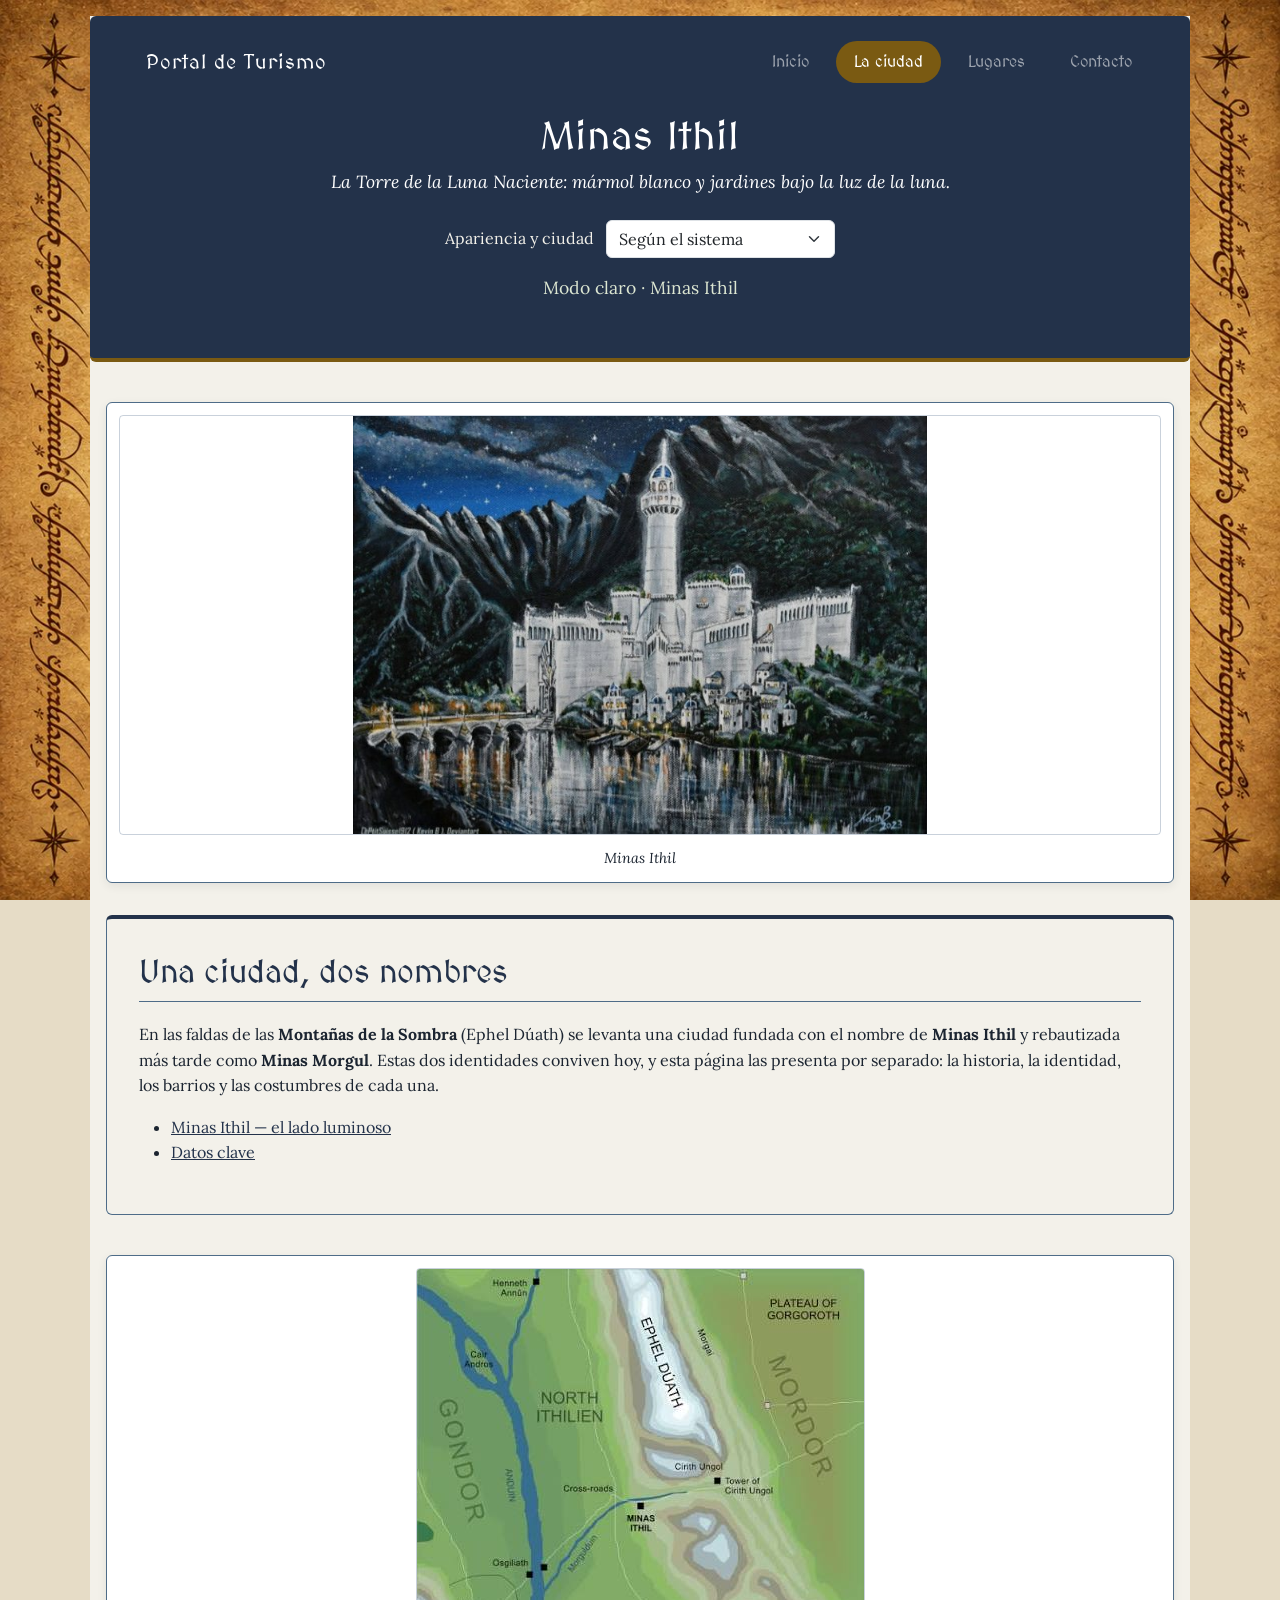
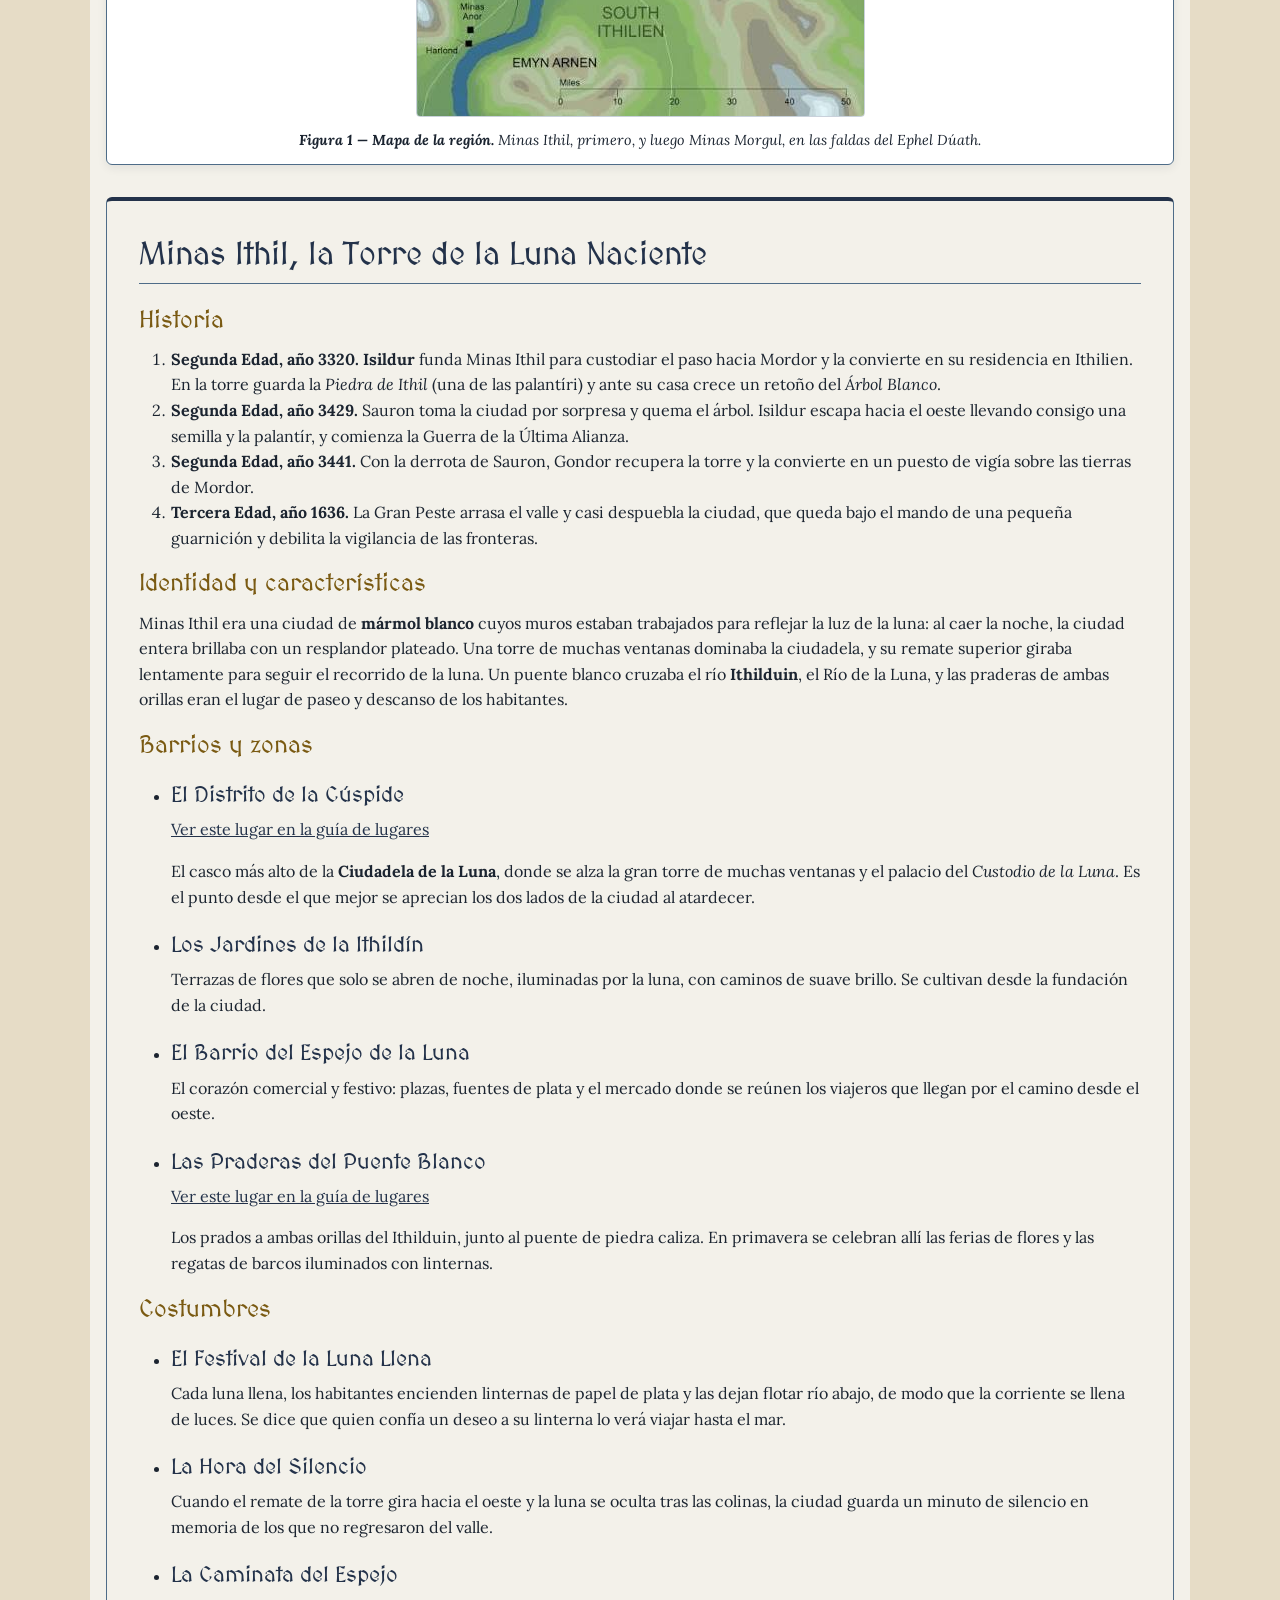
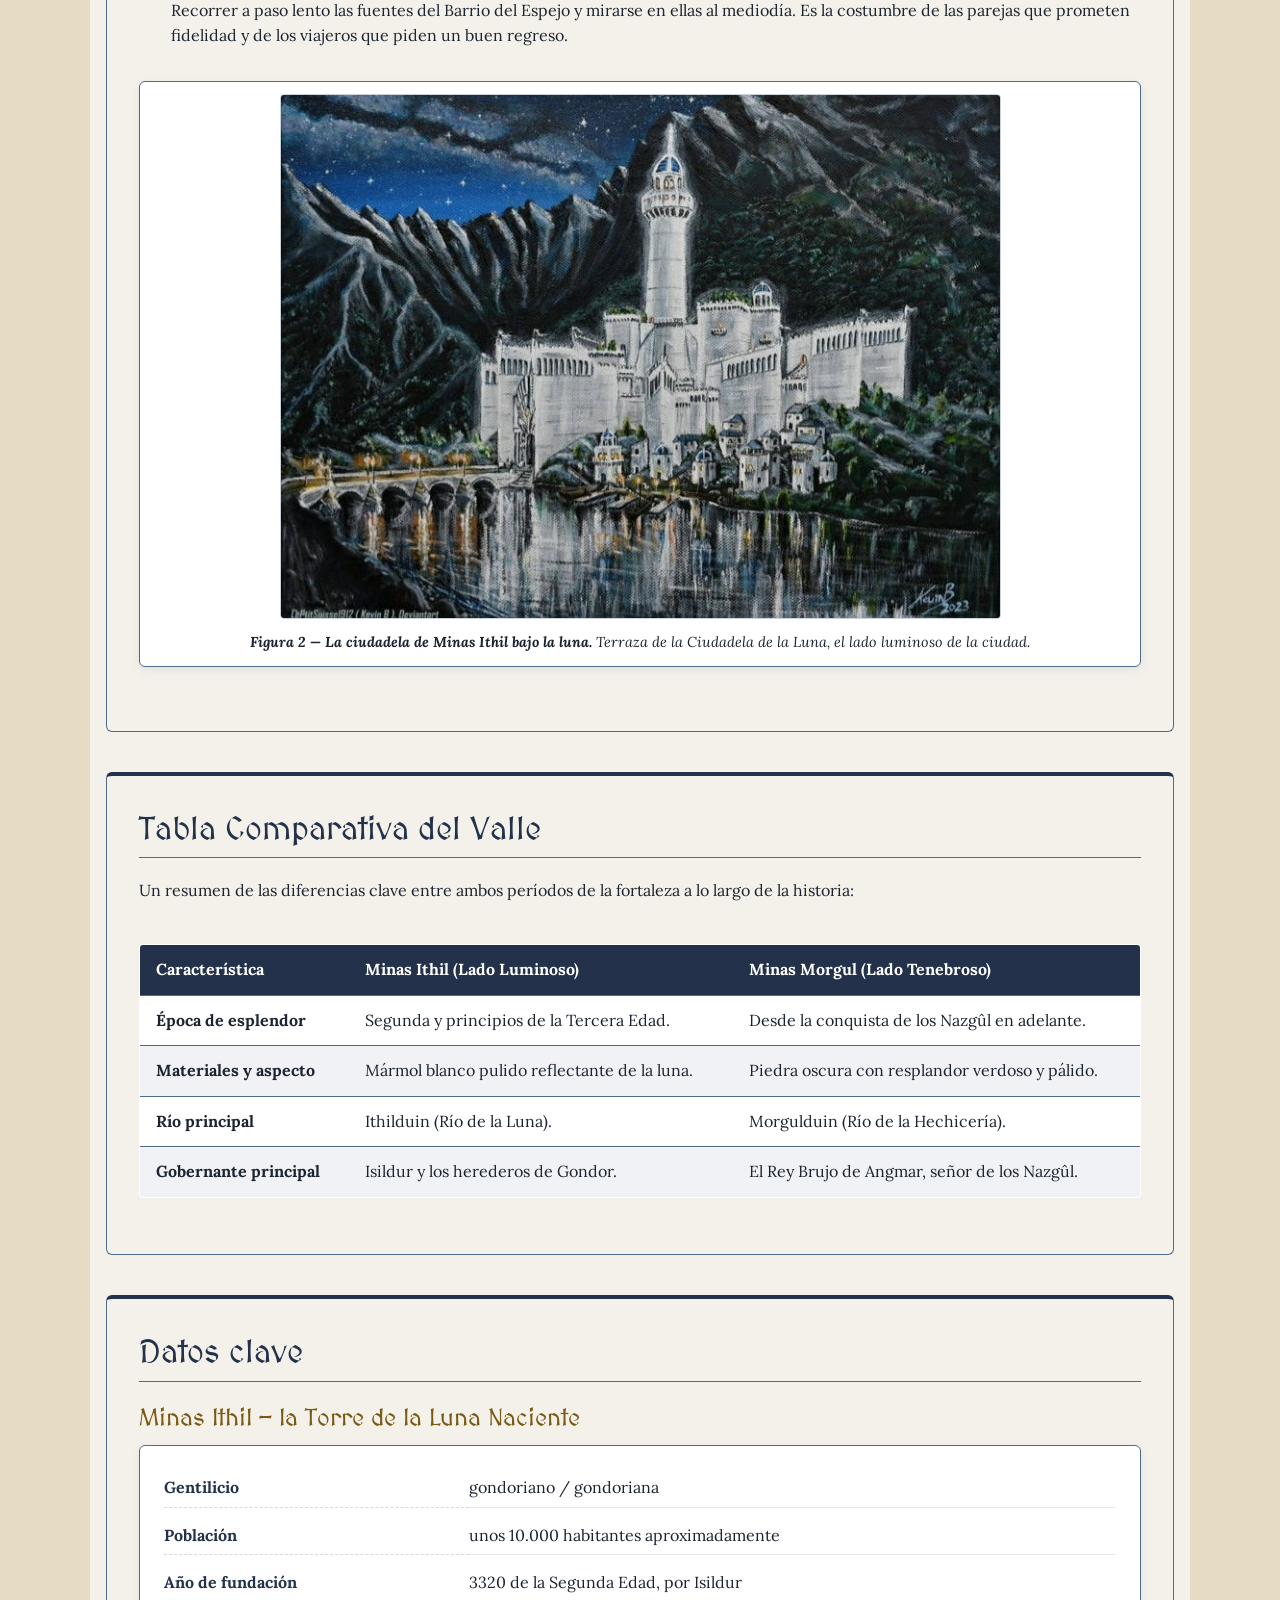
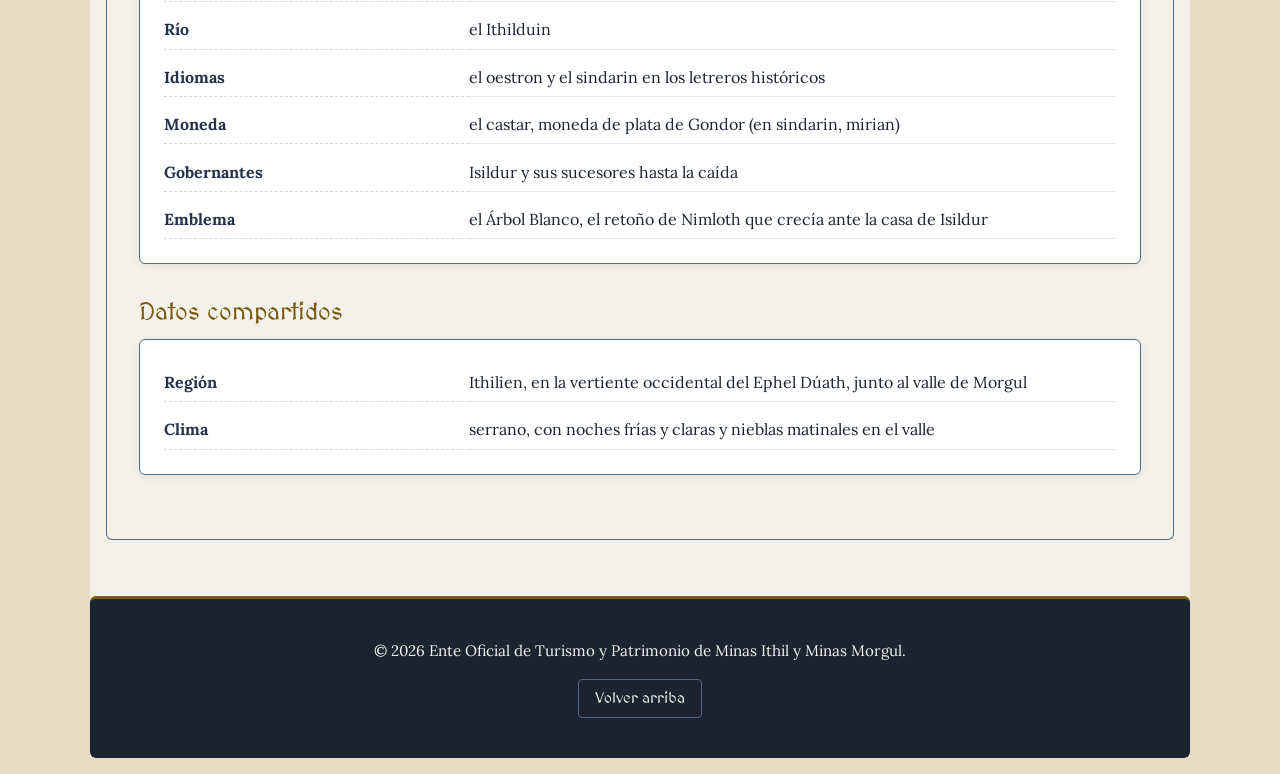
==== commit 2d37f3a7: "feat: Agregue funcionalidades javascript para index y ciudad" ====
--- a/ciudad.html
+++ b/ciudad.html
@@ -10,6 +10,87 @@
 
     <link href="https://cdn.jsdelivr.net/npm/bootstrap@5.3.3/dist/css/bootstrap.min.css" rel="stylesheet">
     <link rel="stylesheet" href="CSS/estilos.css">
+
+    <style>
+        html[data-bs-theme="light"] {
+            --bs-link-color-rgb: 35, 50, 74;
+            --bs-link-hover-color-rgb: 122, 90, 18;
+        }
+        html[data-bs-theme="light"] tbody tr:nth-child(even) { background-color: #f0f2f5; }
+        [hidden] { display: none !important; }
+        html[data-bs-theme="dark"] {
+            color-scheme: dark;
+            background: #0b1410;
+            --color-fondo-gondor: #16231c;
+            --color-texto-gondor: #e4eee5;
+            --color-primario-gondor: #b6dfa1;
+            --color-secundario-gondor: #d2d997;
+            --color-acento-gondor: #638566;
+            --color-fondo-morgul: #1c3024;
+            --color-texto-morgul: #e4eee5;
+            --color-primario-morgul: #b6dfa1;
+            --color-secundario-morgul: #d2d997;
+            --color-acento-morgul: #638566;
+            --bs-link-color: #b6dfa1;
+            --bs-link-hover-color: #d2d997;
+        }
+        html[data-bs-theme="dark"]::before { background: none; }
+        html[data-bs-theme="dark"] body { background: #101c16; }
+        html[data-bs-theme="dark"] header,
+        html[data-bs-theme="dark"] header > .navbar,
+        html[data-bs-theme="dark"] footer { background: #182c20; }
+        html[data-bs-theme="dark"] figure,
+        html[data-bs-theme="dark"] table,
+        html[data-bs-theme="dark"] #datos dl { background: #1c3024; }
+        html[data-bs-theme="dark"] thead { background: #294532; }
+        html[data-bs-theme="dark"] .navbar-nav .nav-link.active { background: #36552d; }
+        html[data-bs-theme="dark"] .btn-primary { --bs-btn-color: #101c16; }
+        /* Contraste explícito para superficies oscuras y controles interactivos. */
+        html[data-bs-theme="dark"] {
+            --bs-link-color-rgb: 182, 223, 161;
+            --bs-link-hover-color-rgb: 225, 245, 211;
+        }
+        html[data-bs-theme="dark"] header,
+        html[data-bs-theme="dark"] header p,
+        html[data-bs-theme="dark"] footer { color: #e4eee5; }
+        html[data-bs-theme="dark"] .navbar-dark {
+            --bs-navbar-color: #e4eee5;
+            --bs-navbar-hover-color: #ffffff;
+        }
+        html[data-bs-theme="dark"] .btn-primary {
+            --bs-btn-color: #101c16;
+            --bs-btn-bg: #b6dfa1;
+            --bs-btn-border-color: #b6dfa1;
+            --bs-btn-hover-color: #101c16;
+            --bs-btn-hover-bg: #d2edc4;
+            --bs-btn-hover-border-color: #d2edc4;
+            --bs-btn-active-color: #101c16;
+            --bs-btn-active-bg: #d2edc4;
+            --bs-btn-active-border-color: #d2edc4;
+        }
+        html[data-bs-theme="dark"] .btn-outline-secondary {
+            --bs-btn-hover-color: #101c16;
+            --bs-btn-active-color: #101c16;
+        }
+        html[data-bs-theme="dark"] header nav a:hover,
+        html[data-bs-theme="dark"] footer nav a:hover {
+            background-color: #36552d;
+            color: #ffffff;
+        }
+        html[data-bs-theme="dark"] footer nav a {
+            color: #e4eee5;
+            border-color: #8eb780;
+        }
+        html[data-bs-theme="dark"] footer nav a:focus-visible {
+            color: #ffffff;
+            background-color: #36552d;
+            outline: 2px solid #b6dfa1;
+            outline-offset: 3px;
+        }
+        .selector-tema { display: flex; flex-wrap: wrap; justify-content: center; align-items: center; gap: .75rem; margin: 1rem 0; }
+        .selector-tema select { width: auto; max-width: 100%; }
+        #imagen-ciudad { width: 100%; max-height: 420px; object-fit: contain; }
+    </style>
 </head>
 <body>
 
@@ -32,13 +113,25 @@
             </div>
         </nav>
         <h1>Minas Ithil y Minas Morgul</h1>
-        <p>
-            <em>La Torre de la Luna Naciente y la Torre de la Hechicería:</em>
-            una misma ciudad, dos lados.
-        </p>
+        <p><em id="descripcion-ciudad">La Torre de la Luna Naciente.</em></p>
+        <div class="selector-tema">
+            <label for="modo-tema">Apariencia y ciudad</label>
+            <select id="modo-tema" class="form-select">
+                <option value="system">Según el sistema</option>
+                <option value="light">Claro — Minas Ithil</option>
+                <option value="dark">Oscuro — Minas Morgul</option>
+            </select>
+        </div>
+        <p id="estado-tema" role="status" aria-live="polite"></p>
+
     </header>
 
     <main>
+        <figure>
+            <img id="imagen-ciudad" src="IMG/minas_ithil.jpg" alt="Minas Ithil bajo la luna">
+            <figcaption id="nombre-imagen">Minas Ithil</figcaption>
+        </figure>
+
 
         <section id="presentacion">
             <h2>Una ciudad, dos nombres</h2>
@@ -52,8 +145,8 @@
             </p>
             <nav aria-label="Secciones de esta página">
                 <ul>
-                    <li><a href="#minas-ithil">Minas Ithil — el lado luminoso</a></li>
-                    <li><a href="#minas-morgul">Minas Morgul — el lado tenebroso</a></li>
+                    <li data-ciudad-tema="light"><a href="#minas-ithil">Minas Ithil — el lado luminoso</a></li>
+                    <li data-ciudad-tema="dark"><a href="#minas-morgul">Minas Morgul — el lado tenebroso</a></li>
                     <li><a href="#datos">Datos clave</a></li>
                 </ul>
             </nav>
@@ -69,7 +162,7 @@
             </figcaption>
         </figure>
 
-        <article id="minas-ithil" class="lado-claro">
+        <article id="minas-ithil" data-ciudad-tema="light" class="lado-claro">
             <h2>Minas Ithil, la Torre de la Luna Naciente</h2>
 
             <h3>Historia</h3>
@@ -191,7 +284,7 @@
             </figure>
         </article>
 
-        <article id="minas-morgul" class="lado-oscuro">
+        <article id="minas-morgul" data-ciudad-tema="dark" class="lado-oscuro">
             <h2>Minas Morgul, la Torre de la Hechicería</h2>
 
             <h3>Historia</h3>
@@ -361,8 +454,8 @@
         <aside id="datos">
             <h2>Datos clave</h2>
 
-            <h3>Minas Ithil — la Torre de la Luna Naciente</h3>
-            <dl>
+            <h3 data-ciudad-tema="light">Minas Ithil — la Torre de la Luna Naciente</h3>
+            <dl data-ciudad-tema="light">
                 <dt>Gentilicio</dt>
                 <dd>gondoriano / gondoriana</dd>
 
@@ -388,8 +481,8 @@
                 <dd>el Árbol Blanco, el retoño de Nimloth que crecía ante la casa de Isildur</dd>
             </dl>
 
-            <h3>Minas Morgul — la Torre de la Hechicería</h3>
-            <dl>
+            <h3 data-ciudad-tema="dark">Minas Morgul — la Torre de la Hechicería</h3>
+            <dl data-ciudad-tema="dark">
                 <dt>Gentilicio</dt>
                 <dd>no tiene</dd>
 
@@ -436,5 +529,7 @@
 
     <script src="https://cdn.jsdelivr.net/npm/bootstrap@5.3.3/dist/js/bootstrap.bundle.min.js"></script>
 
+
+    <script src="JS/tema.js"></script>
 </body>
 </html>
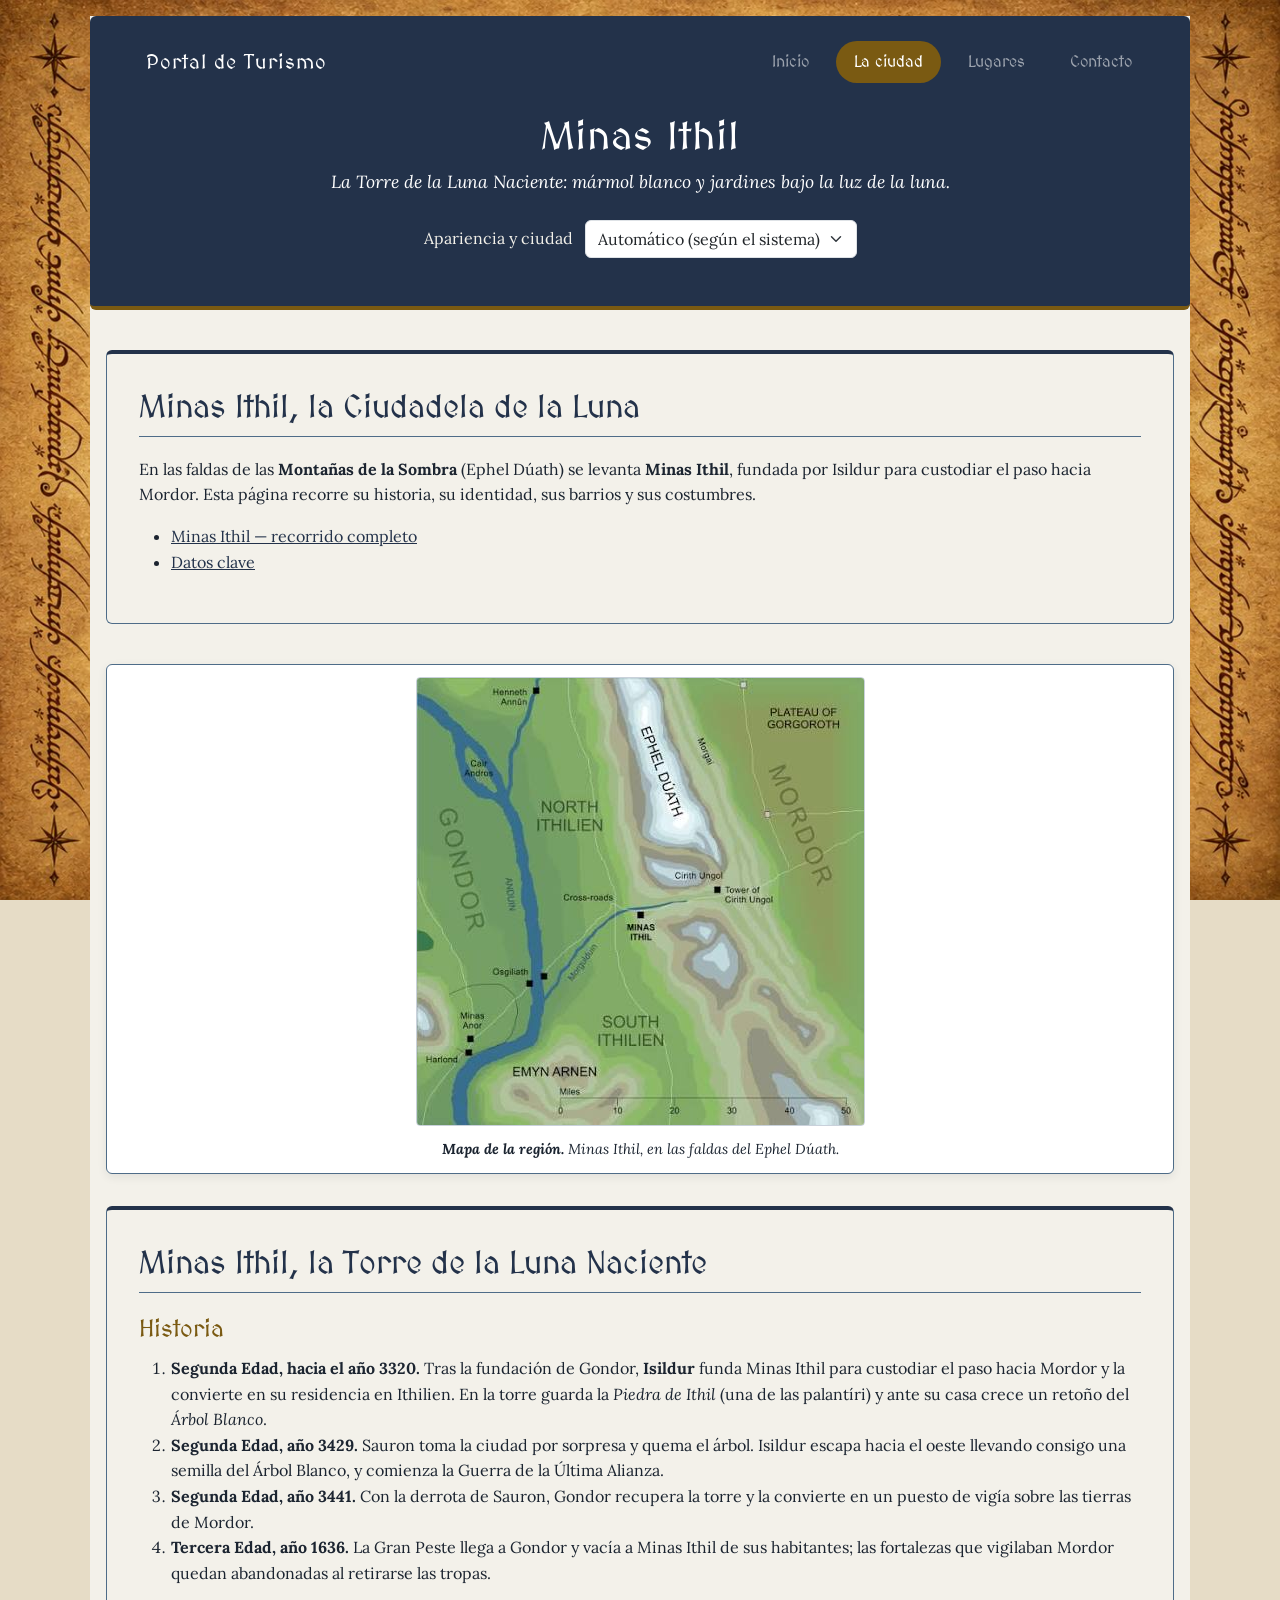
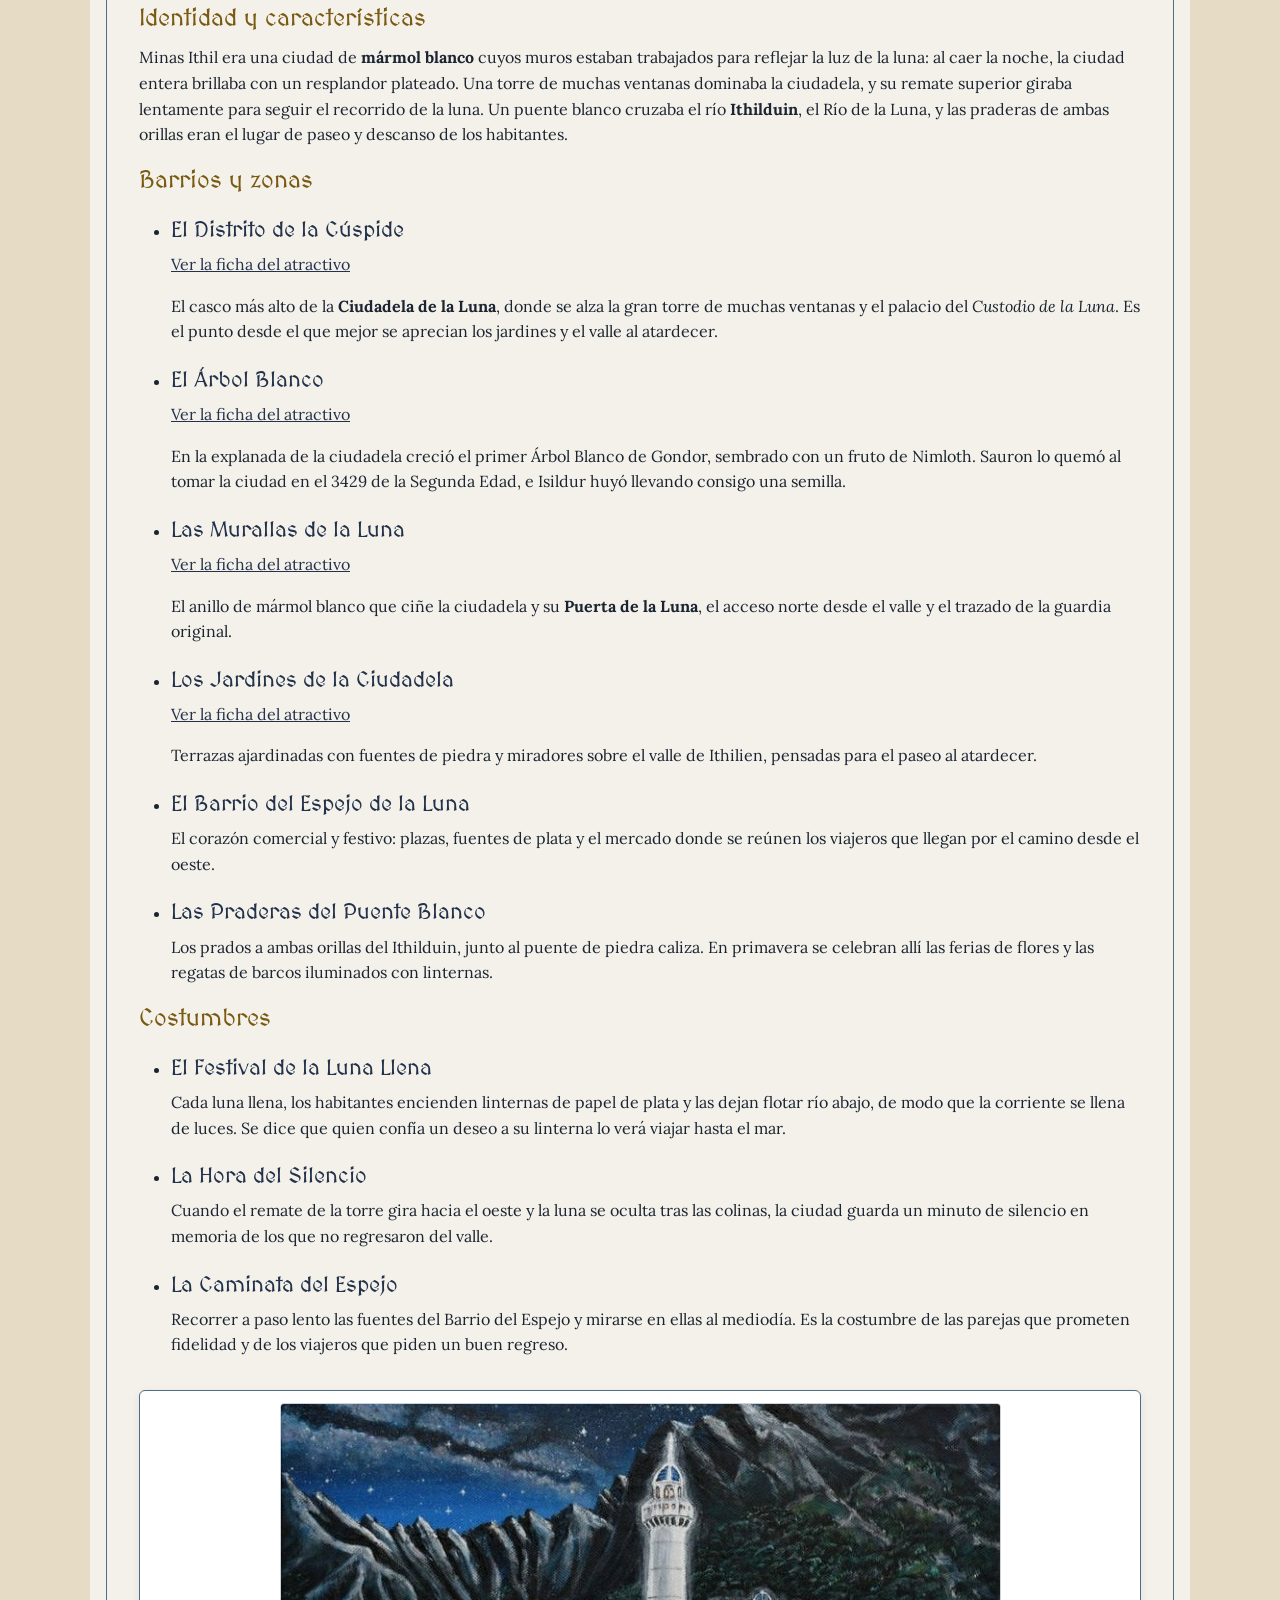
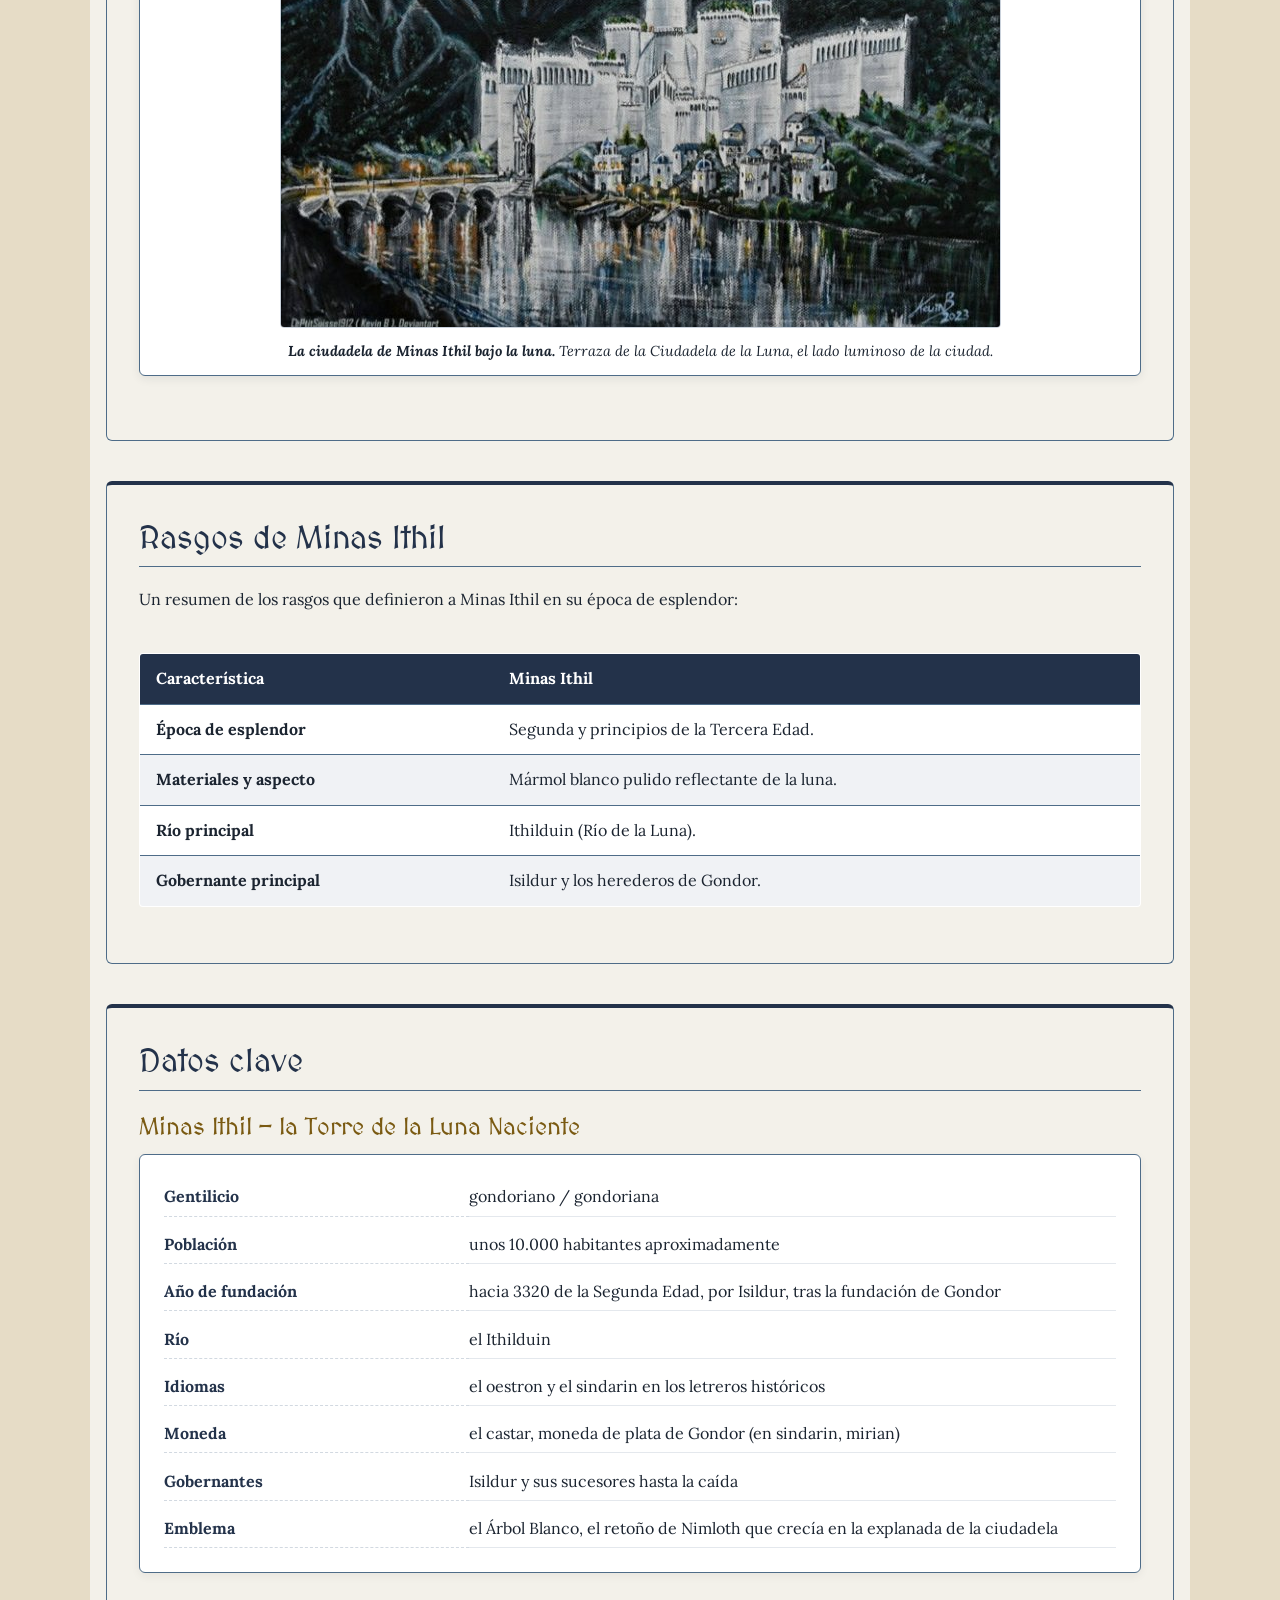
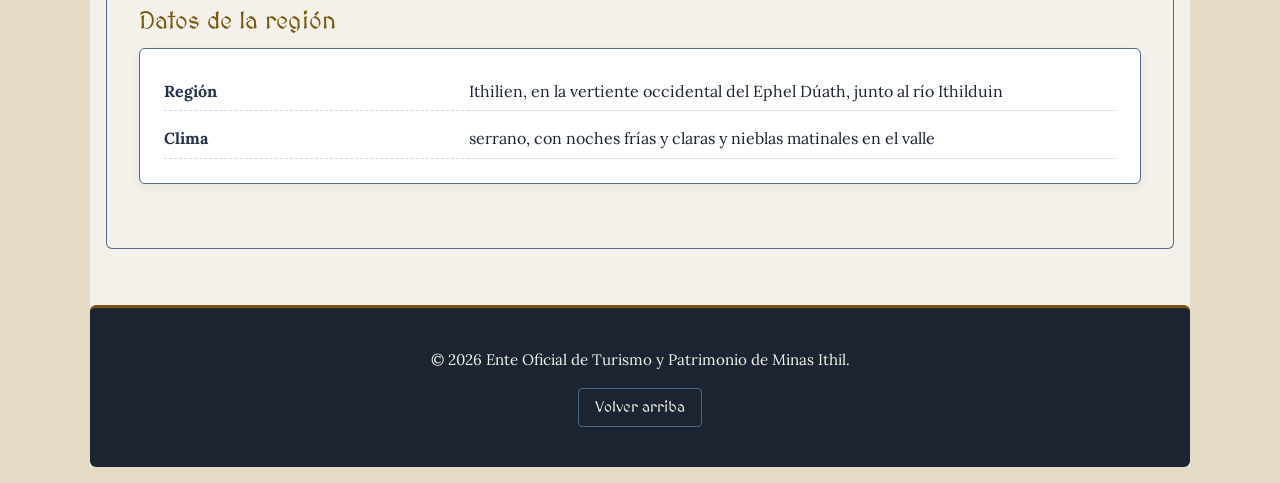
==== commit e68ececf: "feat: tema claro/oscuro por ciudad, fichas de atractivos y contacto" ====
--- a/ciudad.html
+++ b/ciudad.html
@@ -3,7 +3,7 @@
 <head>
     <meta charset="UTF-8">
     <meta name="viewport" content="width=device-width, initial-scale=1.0">
-    <title>La ciudad | Minas Ithil y Minas Morgul</title>
+    <title>La ciudad | Portal de Turismo</title>
     <link rel="preconnect" href="https://fonts.googleapis.com">
     <link rel="preconnect" href="https://fonts.gstatic.com" crossorigin>
     <link href="https://fonts.googleapis.com/css2?family=MedievalSharp&family=Lora:wght@400;700&display=swap" rel="stylesheet">
@@ -20,7 +20,14 @@
         [hidden] { display: none !important; }
         html[data-bs-theme="dark"] {
             color-scheme: dark;
-            background: #0b1410;
+            background-color: #0b1410;
+            background-image:
+                linear-gradient(rgba(11, 20, 16, 0.86), rgba(11, 20, 16, 0.86)),
+                url("IMG/papiro.jpg");
+            background-size: 100% 100%;
+            background-repeat: no-repeat;
+            background-position: center;
+            background-attachment: fixed;
             --color-fondo-gondor: #16231c;
             --color-texto-gondor: #e4eee5;
             --color-primario-gondor: #b6dfa1;
@@ -89,7 +96,16 @@
         }
         .selector-tema { display: flex; flex-wrap: wrap; justify-content: center; align-items: center; gap: .75rem; margin: 1rem 0; }
         .selector-tema select { width: auto; max-width: 100%; }
-        #imagen-ciudad { width: 100%; max-height: 420px; object-fit: contain; }
+
+        @media (max-width: 1100px) {
+            html[data-bs-theme="dark"] { background-image: none; }
+            html[data-bs-theme="dark"]::before {
+                background:
+                    linear-gradient(rgba(11, 20, 16, 0.88), rgba(11, 20, 16, 0.88)),
+                    url("IMG/papiro.jpg") center / cover no-repeat;
+            }
+            html[data-bs-theme="dark"] body { background-color: transparent; }
+        }
     </style>
 </head>
 <body>
@@ -112,41 +128,38 @@
                 </div>
             </div>
         </nav>
-        <h1>Minas Ithil y Minas Morgul</h1>
-        <p><em id="descripcion-ciudad">La Torre de la Luna Naciente.</em></p>
+        <h1>La ciudad</h1>
+        <p><em id="descripcion-ciudad">Información turística de la ciudad.</em></p>
         <div class="selector-tema">
             <label for="modo-tema">Apariencia y ciudad</label>
             <select id="modo-tema" class="form-select">
-                <option value="system">Según el sistema</option>
+                <option value="system">Automático (según el sistema)</option>
                 <option value="light">Claro — Minas Ithil</option>
                 <option value="dark">Oscuro — Minas Morgul</option>
             </select>
         </div>
-        <p id="estado-tema" role="status" aria-live="polite"></p>
 
     </header>
 
     <main>
-        <figure>
-            <img id="imagen-ciudad" src="IMG/minas_ithil.jpg" alt="Minas Ithil bajo la luna">
-            <figcaption id="nombre-imagen">Minas Ithil</figcaption>
-        </figure>
-
-
         <section id="presentacion">
-            <h2>Una ciudad, dos nombres</h2>
-            <p>
-                En las faldas de las <strong>Montañas de la Sombra</strong>
-                (Ephel Dúath) se levanta una ciudad fundada con el nombre de
-                <strong>Minas Ithil</strong> y rebautizada más tarde como
-                <strong>Minas Morgul</strong>. Estas dos identidades conviven hoy, y
-                esta página las presenta por separado: la historia, la identidad, los
-                barrios y las costumbres de cada una.
+            <h2 data-ciudad-tema="light">Minas Ithil, la Ciudadela de la Luna</h2>
+            <h2 data-ciudad-tema="dark">Minas Morgul, la Torre de la Hechicería</h2>
+            <p data-ciudad-tema="light">
+                En las faldas de las <strong>Montañas de la Sombra</strong> (Ephel Dúath) se levanta
+                <strong>Minas Ithil</strong>, fundada por Isildur para custodiar el paso hacia Mordor.
+                Esta página recorre su historia, su identidad, sus barrios y sus costumbres.
+            </p>
+            <p data-ciudad-tema="dark">
+                En las faldas de las <strong>Montañas de la Sombra</strong> (Ephel Dúath) se levanta
+                <strong>Minas Morgul</strong>, la Torre de la Hechicería, surgida tras la conquista de la
+                antigua fortaleza por los Nazgûl. Esta página recorre su historia, su identidad, sus
+                barrios y sus costumbres.
             </p>
             <nav aria-label="Secciones de esta página">
                 <ul>
-                    <li data-ciudad-tema="light"><a href="#minas-ithil">Minas Ithil — el lado luminoso</a></li>
-                    <li data-ciudad-tema="dark"><a href="#minas-morgul">Minas Morgul — el lado tenebroso</a></li>
+                    <li data-ciudad-tema="light"><a href="#minas-ithil">Minas Ithil — recorrido completo</a></li>
+                    <li data-ciudad-tema="dark"><a href="#minas-morgul">Minas Morgul — recorrido completo</a></li>
                     <li><a href="#datos">Datos clave</a></li>
                 </ul>
             </nav>
@@ -155,10 +168,11 @@
         <figure>
             <img
                 src="IMG/mapa.jpeg"
-                alt="Mapa de la región con Minas Ithil, Minas Morgul y la cordillera Ephel Dúath">
+                alt="Mapa de la región del valle con la cordillera Ephel Dúath">
             <figcaption>
-                <strong>Figura 1 — Mapa de la región.</strong>
-                Minas Ithil, primero, y luego Minas Morgul, en las faldas del Ephel Dúath.
+                <strong>Mapa de la región.</strong>
+                <span data-ciudad-tema="light">Minas Ithil, en las faldas del Ephel Dúath.</span>
+                <span data-ciudad-tema="dark">Minas Morgul, en las faldas del Ephel Dúath.</span>
             </figcaption>
         </figure>
 
@@ -168,8 +182,9 @@
             <h3>Historia</h3>
             <ol>
                 <li>
-                    <strong>Segunda Edad, año 3320.</strong> <strong>Isildur</strong>
-                    funda Minas Ithil para custodiar el paso hacia Mordor y la
+                    <strong>Segunda Edad, hacia el año 3320.</strong> Tras la
+                    fundación de Gondor, <strong>Isildur</strong> funda Minas Ithil
+                    para custodiar el paso hacia Mordor y la
                     convierte en su residencia en Ithilien. En la torre guarda la
                     <em>Piedra de Ithil</em> (una de las palantíri) y ante su casa
                     crece un retoño del <em>Árbol Blanco</em>.
@@ -177,7 +192,7 @@
                 <li>
                     <strong>Segunda Edad, año 3429.</strong> Sauron toma la ciudad por
                     sorpresa y quema el árbol. Isildur escapa hacia el oeste llevando
-                    consigo una semilla y la palantír, y comienza la Guerra de la
+                    consigo una semilla del Árbol Blanco, y comienza la Guerra de la
                     Última Alianza.
                 </li>
                 <li>
@@ -186,9 +201,9 @@
                     sobre las tierras de Mordor.
                 </li>
                 <li>
-                    <strong>Tercera Edad, año 1636.</strong> La Gran Peste arrasa el
-                    valle y casi despuebla la ciudad, que queda bajo el mando de una
-                    pequeña guarnición y debilita la vigilancia de las fronteras.
+                    <strong>Tercera Edad, año 1636.</strong> La Gran Peste llega a
+                    Gondor y vacía a Minas Ithil de sus habitantes; las fortalezas
+                    que vigilaban Mordor quedan abandonadas al retirarse las tropas.
                 </li>
             </ol>
 
@@ -208,20 +223,39 @@
             <ul>
                 <li>
                     <h4>El Distrito de la Cúspide</h4>
-                    <p><a href="lugares.html#torre-central">Ver este lugar en la guía de lugares</a></p>
+                    <p><a href="lugares.html#torre-central">Ver la ficha del atractivo</a></p>
                     <p>
                         El casco más alto de la <strong>Ciudadela de la Luna</strong>,
                         donde se alza la gran torre de muchas ventanas y el palacio
                         del <em>Custodio de la Luna</em>. Es el punto desde el que
-                        mejor se aprecian los dos lados de la ciudad al atardecer.
-                    </p>
-                </li>
-                <li>
-                    <h4>Los Jardines de la Ithildín</h4>
-                    <p>
-                        Terrazas de flores que solo se abren de noche, iluminadas por
-                        la luna, con caminos de suave brillo. Se cultivan desde la
-                        fundación de la ciudad.
+                        mejor se aprecian los jardines y el valle al atardecer.
+                    </p>
+                </li>
+                <li>
+                    <h4>El Árbol Blanco</h4>
+                    <p><a href="lugares.html#arbol-blanco">Ver la ficha del atractivo</a></p>
+                    <p>
+                        En la explanada de la ciudadela creció el primer Árbol Blanco de
+                        Gondor, sembrado con un fruto de Nimloth. Sauron lo quemó al
+                        tomar la ciudad en el 3429 de la Segunda Edad, e Isildur huyó
+                        llevando consigo una semilla.
+                    </p>
+                </li>
+                <li>
+                    <h4>Las Murallas de la Luna</h4>
+                    <p><a href="lugares.html#murallas-luna">Ver la ficha del atractivo</a></p>
+                    <p>
+                        El anillo de mármol blanco que ciñe la ciudadela y su
+                        <strong>Puerta de la Luna</strong>, el acceso norte desde el
+                        valle y el trazado de la guardia original.
+                    </p>
+                </li>
+                <li>
+                    <h4>Los Jardines de la Ciudadela</h4>
+                    <p><a href="lugares.html#jardines-ciudadela">Ver la ficha del atractivo</a></p>
+                    <p>
+                        Terrazas ajardinadas con fuentes de piedra y miradores sobre el
+                        valle de Ithilien, pensadas para el paseo al atardecer.
                     </p>
                 </li>
                 <li>
@@ -234,7 +268,6 @@
                 </li>
                 <li>
                     <h4>Las Praderas del Puente Blanco</h4>
-                    <p><a href="lugares.html#puente-blanco">Ver este lugar en la guía de lugares</a></p>
                     <p>
                         Los prados a ambas orillas del Ithilduin, junto al puente de
                         piedra caliza. En primavera se celebran allí las ferias de
@@ -278,7 +311,7 @@
                     src="IMG/minas_ithil.jpg"
                     alt="Vista de las terrazas de mármol blanco de Minas Ithil brillando bajo la luz de la luna">
                 <figcaption>
-                    <strong>Figura 2 — La ciudadela de Minas Ithil bajo la luna.</strong>
+                    <strong>La ciudadela de Minas Ithil bajo la luna.</strong>
                     Terraza de la Ciudadela de la Luna, el lado luminoso de la ciudad.
                 </figcaption>
             </figure>
@@ -296,9 +329,9 @@
                 </li>
                 <li>
                     <strong>Tercera Edad, años 2000–2002.</strong> Tras un sitio de
-                    dos años, la ciudad cae en manos de los Nazgûl y su palantír pasa
-                    a Sauron. Gondor la rebautiza <strong>Minas Morgul</strong>, la
-                    Torre de la Hechicería.
+                    dos años, <strong>Minas Ithil</strong> cae en manos de los Nazgûl y su palantír pasa
+                    a Sauron. Desde entonces se la llama <strong>Minas Morgul</strong>,
+                    la Torre de la Hechicería, en la lengua de Gondor.
                 </li>
                 <li>
                     <strong>Tercera Edad, año 2050.</strong> El rey Eärnur acepta el
@@ -312,8 +345,9 @@
                 </li>
                 <li>
                     <strong>Cuarta Edad.</strong> Tras la caída de Sauron, el rey
-                    Elessar ordena derribar la fortaleza y Faramir, junto con los
-                    Montaraces de Ithilien, purga el valle.
+                    Elessar dispone que la fortaleza sea derribada por completo y
+                    encomienda a Faramir el señorío de Ithilien. No se sabe si la
+                    ciudad llegó a reconstruirse.
                 </li>
             </ol>
 
@@ -340,26 +374,40 @@
                     </p>
                 </li>
                 <li>
-                    <h4>La Puerta del Crepúsculo</h4>
-                    <p>
-                        El arco fronterizo que marca el límite entre el lado luminoso
-                        y las laderas del valle. Al anochecer, las linternas de la
-                        ciudadela y las luces pálidas del valle pueden verse a la vez
-                        desde sus escalones.
+                    <h4>Las Murallas de Morgul</h4>
+                    <p><a href="lugares.html#murallas-morgul">Ver la ficha del atractivo</a></p>
+                    <p>
+                        El recinto amurallado que protege la ciudadela y sus terrazas,
+                        visible desde el valle entre la niebla y el resplandor verdoso.
                     </p>
                 </li>
                 <li>
                     <h4>Las Terrazas Botánicas de la Flor Pálida</h4>
-                    <p><a href="lugares.html#terrazas-silenciosas">Ver este lugar en la guía de lugares</a></p>
+                    <p><a href="lugares.html#terrazas-silenciosas">Ver la ficha del atractivo</a></p>
                     <p>
                         Antiguas terrazas de cultivo junto a la Ciénaga de la Ruina,
-                        hoy convertidas en una reserva de flores pálidas y luminosas
-                        que desprenden un aroma denso al caer el sol.
+                        hoy convertidas en una reserva de flores pálidas que desprenden
+                        un aroma denso y enfermizo al caer el sol.
+                    </p>
+                </li>
+                <li>
+                    <h4>La Torre de Morgul</h4>
+                    <p><a href="lugares.html#torre-morgul">Ver la ficha del atractivo</a></p>
+                    <p>
+                        La torre más alta de la ciudad, con muchas ventanas y un remate
+                        que gira lentamente bajo una luz pálida y fría.
+                    </p>
+                </li>
+                <li>
+                    <h4>La Puerta de Morgul</h4>
+                    <p><a href="lugares.html#puerta-morgul">Ver la ficha del atractivo</a></p>
+                    <p>
+                        El acceso tallado como una boca abierta con dientes y ojos,
+                        al final del camino de Morgul y tras el puente sobre el río.
                     </p>
                 </li>
                 <li>
                     <h4>El Puente Blanco sobre el Morgulduin</h4>
-                    <p><a href="lugares.html#puente-blanco">Ver este lugar en la guía de lugares</a></p>
                     <p>
                         El antiguo puente de piedra caliza sobre el Morgulduin,
                         coronado por estatuas corrompidas. Conserva su estructura y
@@ -381,17 +429,16 @@
                 <li>
                     <h4>Los Narradores de la Ruina</h4>
                     <p>
-                        Cuentacuentos que en las plazas del Barrio del Espejo recrean
-                        las crónicas de la caída y de la restauración. De este modo, la
-                        ciudad recuerda que sus dos lados son parte de una misma
-                        historia.
+                        Cuentacuentos que en las plazas del valle recrean las crónicas
+                        de la caída y del dominio de los Nazgûl. De este modo, la ciudad
+                        conserva la memoria de su historia.
                     </p>
                 </li>
                 <li>
                     <h4>El Voto del Vigilante</h4>
                     <p>
                         Los guardias que custodian el valle juran, al terminar su
-                        turno, no mirar atrás hasta llegar a la Puerta del Crepúsculo.
+                        turno, no mirar atrás hasta llegar a la Puerta de Morgul.
                         Quien rompe el voto debe esperar a la próxima luna llena para
                         volver a la guardia.
                     </p>
@@ -403,7 +450,7 @@
                     src="IMG/minas_morgul.jpeg"
                     alt="La fortaleza de Minas Morgul envuelta en una luz verde pálida entre las brumas del valle">
                 <figcaption>
-                    <strong>Figura 3 — La fortaleza de Minas Morgul.</strong>
+                    <strong>La fortaleza de Minas Morgul.</strong>
                     La fortaleza del lado tenebroso, velada por las brumas del valle.
                 </figcaption>
             </figure>
@@ -412,37 +459,39 @@
 
 
          <section id="comparativa-ciudades">
-            <h2>Tabla Comparativa del Valle</h2>
-            <p>Un resumen de las diferencias clave entre ambos períodos de la fortaleza a lo largo de la historia:</p>
+            <h2 data-ciudad-tema="light">Rasgos de Minas Ithil</h2>
+            <h2 data-ciudad-tema="dark">Rasgos de Minas Morgul</h2>
+            <p data-ciudad-tema="light">Un resumen de los rasgos que definieron a Minas Ithil en su época de esplendor:</p>
+            <p data-ciudad-tema="dark">Un resumen de los rasgos que definieron a Minas Morgul desde la conquista de los Nazgûl:</p>
             <div class="table-responsive">
                 <table>
                     <thead>
                         <tr>
                             <th>Característica</th>
-                            <th>Minas Ithil (Lado Luminoso)</th>
-                            <th>Minas Morgul (Lado Tenebroso)</th>
+                            <th data-ciudad-tema="light">Minas Ithil</th>
+                            <th data-ciudad-tema="dark">Minas Morgul</th>
                         </tr>
                     </thead>
                     <tbody>
                         <tr>
                             <td><strong>Época de esplendor</strong></td>
-                            <td>Segunda y principios de la Tercera Edad.</td>
-                            <td>Desde la conquista de los Nazgûl en adelante.</td>
+                            <td data-ciudad-tema="light">Segunda y principios de la Tercera Edad.</td>
+                            <td data-ciudad-tema="dark">Desde la conquista de los Nazgûl en adelante.</td>
                         </tr>
                         <tr>
                             <td><strong>Materiales y aspecto</strong></td>
-                            <td>Mármol blanco pulido reflectante de la luna.</td>
-                            <td>Piedra oscura con resplandor verdoso y pálido.</td>
+                            <td data-ciudad-tema="light">Mármol blanco pulido reflectante de la luna.</td>
+                            <td data-ciudad-tema="dark">Piedra oscura con resplandor verdoso y pálido.</td>
                         </tr>
                         <tr>
                             <td><strong>Río principal</strong></td>
-                            <td>Ithilduin (Río de la Luna).</td>
-                            <td>Morgulduin (Río de la Hechicería).</td>
+                            <td data-ciudad-tema="light">Ithilduin (Río de la Luna).</td>
+                            <td data-ciudad-tema="dark">Morgulduin (Río de la Hechicería).</td>
                         </tr>
                         <tr>
                             <td><strong>Gobernante principal</strong></td>
-                            <td>Isildur y los herederos de Gondor.</td>
-                            <td>El Rey Brujo de Angmar, señor de los Nazgûl.</td>
+                            <td data-ciudad-tema="light">Isildur y los herederos de Gondor.</td>
+                            <td data-ciudad-tema="dark">El Rey Brujo de Angmar, señor de los Nazgûl.</td>
                         </tr>
                     </tbody>
                 </table>
@@ -463,7 +512,7 @@
                 <dd>unos 10.000 habitantes aproximadamente</dd>
 
                 <dt>Año de fundación</dt>
-                <dd>3320 de la Segunda Edad, por Isildur</dd>
+                <dd>hacia 3320 de la Segunda Edad, por Isildur, tras la fundación de Gondor</dd>
 
                 <dt>Río</dt>
                 <dd>el Ithilduin</dd>
@@ -478,7 +527,7 @@
                 <dd>Isildur y sus sucesores hasta la caída</dd>
 
                 <dt>Emblema</dt>
-                <dd>el Árbol Blanco, el retoño de Nimloth que crecía ante la casa de Isildur</dd>
+                <dd>el Árbol Blanco, el retoño de Nimloth que crecía en la explanada de la ciudadela</dd>
             </dl>
 
             <h3 data-ciudad-tema="dark">Minas Morgul — la Torre de la Hechicería</h3>
@@ -489,8 +538,8 @@
                 <dt>Población</dt>
                 <dd>se desconoce</dd>
 
-                <dt>Año de la caída</dt>
-                <dd>2002 de la Tercera Edad, cuando cayó definitivamente Minas Ithil</dd>
+                <dt>Año de fundación</dt>
+                <dd>hacia 3320 de la Segunda Edad, como Minas Ithil; desde 2002 de la Tercera Edad lleva el nombre de Minas Morgul</dd>
 
                 <dt>Río</dt>
                 <dd>el Morgulduin, tras la caída</dd>
@@ -508,10 +557,17 @@
                 <dd>una luna desfigurada con un rostro de muerte</dd>
             </dl>
 
-            <h3>Datos compartidos</h3>
-            <dl>
+            <h3>Datos de la región</h3>
+            <dl data-ciudad-tema="light">
                 <dt>Región</dt>
-                <dd>Ithilien, en la vertiente occidental del Ephel Dúath, junto al valle de Morgul</dd>
+                <dd>Ithilien, en la vertiente occidental del Ephel Dúath, junto al río Ithilduin</dd>
+
+                <dt>Clima</dt>
+                <dd>serrano, con noches frías y claras y nieblas matinales en el valle</dd>
+            </dl>
+            <dl data-ciudad-tema="dark">
+                <dt>Región</dt>
+                <dd>en la vertiente occidental del Ephel Dúath, junto al valle de Morgul</dd>
 
                 <dt>Clima</dt>
                 <dd>serrano, con noches frías y claras y nieblas matinales en el valle</dd>
@@ -521,7 +577,8 @@
     </main>
 
     <footer>
-        <p>&copy; 2026 Ente Oficial de Turismo y Patrimonio de Minas Ithil y Minas Morgul.</p>
+        <p data-ciudad-tema="light">&copy; 2026 Ente Oficial de Turismo y Patrimonio de Minas Ithil.</p>
+        <p data-ciudad-tema="dark">&copy; 2026 Ente Oficial de Turismo y Patrimonio de Minas Morgul.</p>
         <nav aria-label="Navegación del pie de página">
             <a href="#inicio">Volver arriba</a>
         </nav>
--- a/CSS/estilos.css
+++ b/CSS/estilos.css
@@ -586,6 +586,25 @@
     align-self: flex-start;
 }
 
+/* La sección de identidad muestra una sola tarjeta por tema: ocupa todo el ancho. */
+#identidades .card-body.identidad-cuerpo {
+    display: grid;
+    grid-template-columns: minmax(0, 1fr) minmax(0, 1.7fr);
+    gap: 1rem 2.5rem;
+    align-items: center;
+}
+
+#identidades .identidad-cuerpo .card-title {
+    margin-bottom: 0;
+}
+
+@media (max-width: 767.98px) {
+    #identidades .card-body.identidad-cuerpo {
+        grid-template-columns: 1fr;
+        gap: 0.75rem;
+    }
+}
+
 main > section > .container {
     width: auto;
     margin-right: -0.75rem;
@@ -631,33 +650,6 @@
    Flexbox (Integrante 3)
    ========================================================================== */
 
-/* menu de navegacion horizontal en Guia de destinos destacados */
-#guia-rapida ul {
-    display: flex;
-    flex-wrap: wrap;
-    gap: 0.75rem;
-    list-style: none;
-    padding: 0;
-    margin-top: 1rem;
-}
-
-#guia-rapida ul li a {
-    display: inline-block;
-    padding: 0.5rem 1rem;
-    background-color: #FFFFFF;
-    border: 1px solid var(--color-acento-gondor);
-    border-radius: 4px;
-    text-decoration: none;
-    color: var(--color-primario-gondor);
-    font-size: 0.95rem;
-    transition: background-color 0.25s ease, color 0.25s ease;
-}
-
-#guia-rapida ul li a:hover {
-    background-color: var(--color-primario-gondor);
-    color: #FFFFFF;
-}
-
 /* Tarjetas de lugares con flexbox */
 .lista-lugares {
     display: flex;
@@ -667,7 +659,7 @@
 }
 
 .tarjeta-lugar {
-    flex: 1 1 300px;
+    flex: 1 1 100%;
     display: flex;
     flex-direction: column;
     justify-content: space-between;
@@ -687,6 +679,12 @@
     box-shadow: 0 8px 20px rgba(27, 36, 48, 0.14);
 }
 
+@media (min-width: 768px) {
+    .tarjeta-lugar {
+        flex: 1 1 calc(50% - 0.75rem);
+    }
+}
+
 /* Correccion de color  */
 .tarjeta-lugar.lado-oscuro {
     background-color: #FFFFFF;
@@ -711,11 +709,26 @@
 .tarjeta-lugar figure img,
 .tarjeta-lugar figure img[src*="images-wixmp"] {
     width: 100%;
-    height: 220px;
+    height: auto;
+    aspect-ratio: 4 / 3;
     object-fit: cover;
     border-radius: 4px;
     border: 1px solid rgba(78, 104, 136, 0.25);
     display: block;
+}
+
+/* La foto de la torre es cuadrada: se muestra completa, centrada y con una altura
+   similar a la de las demás fichas para no alargar la tarjeta. */
+.tarjeta-lugar figure img.imagen-torre {
+    width: min(100%, 350px);
+    aspect-ratio: 1 / 1;
+    margin: 0 auto;
+    object-fit: cover;
+}
+
+/* La foto de las terrazas es panorámica: se recorta lo mínimo para conservar el paisaje. */
+.tarjeta-lugar figure img.imagen-terrazas {
+    aspect-ratio: 16 / 9;
 }
 
 .tarjeta-lugar figcaption {
@@ -808,6 +821,8 @@
 
 #datos-contacto .card figure img {
     width: 100%;
+    aspect-ratio: 16 / 9;
+    object-fit: cover;
 }
 
 #redes .bi {
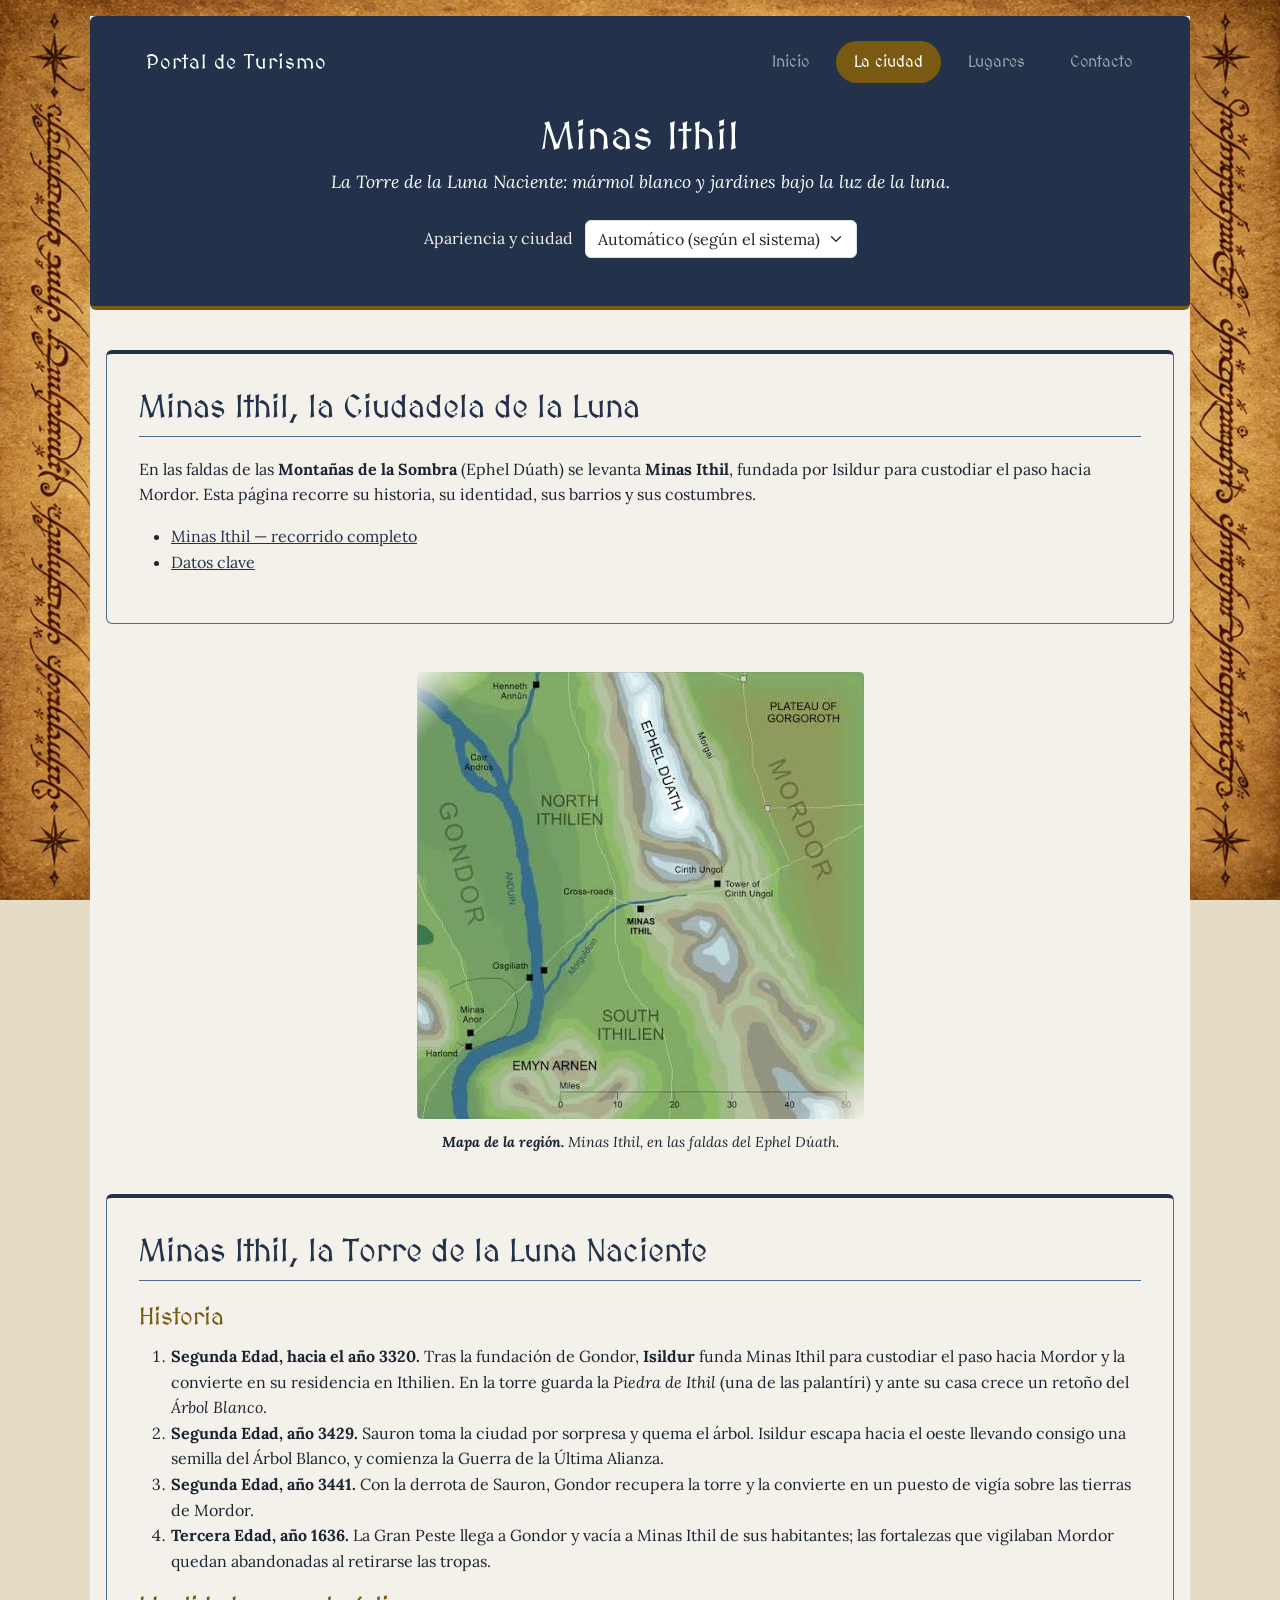
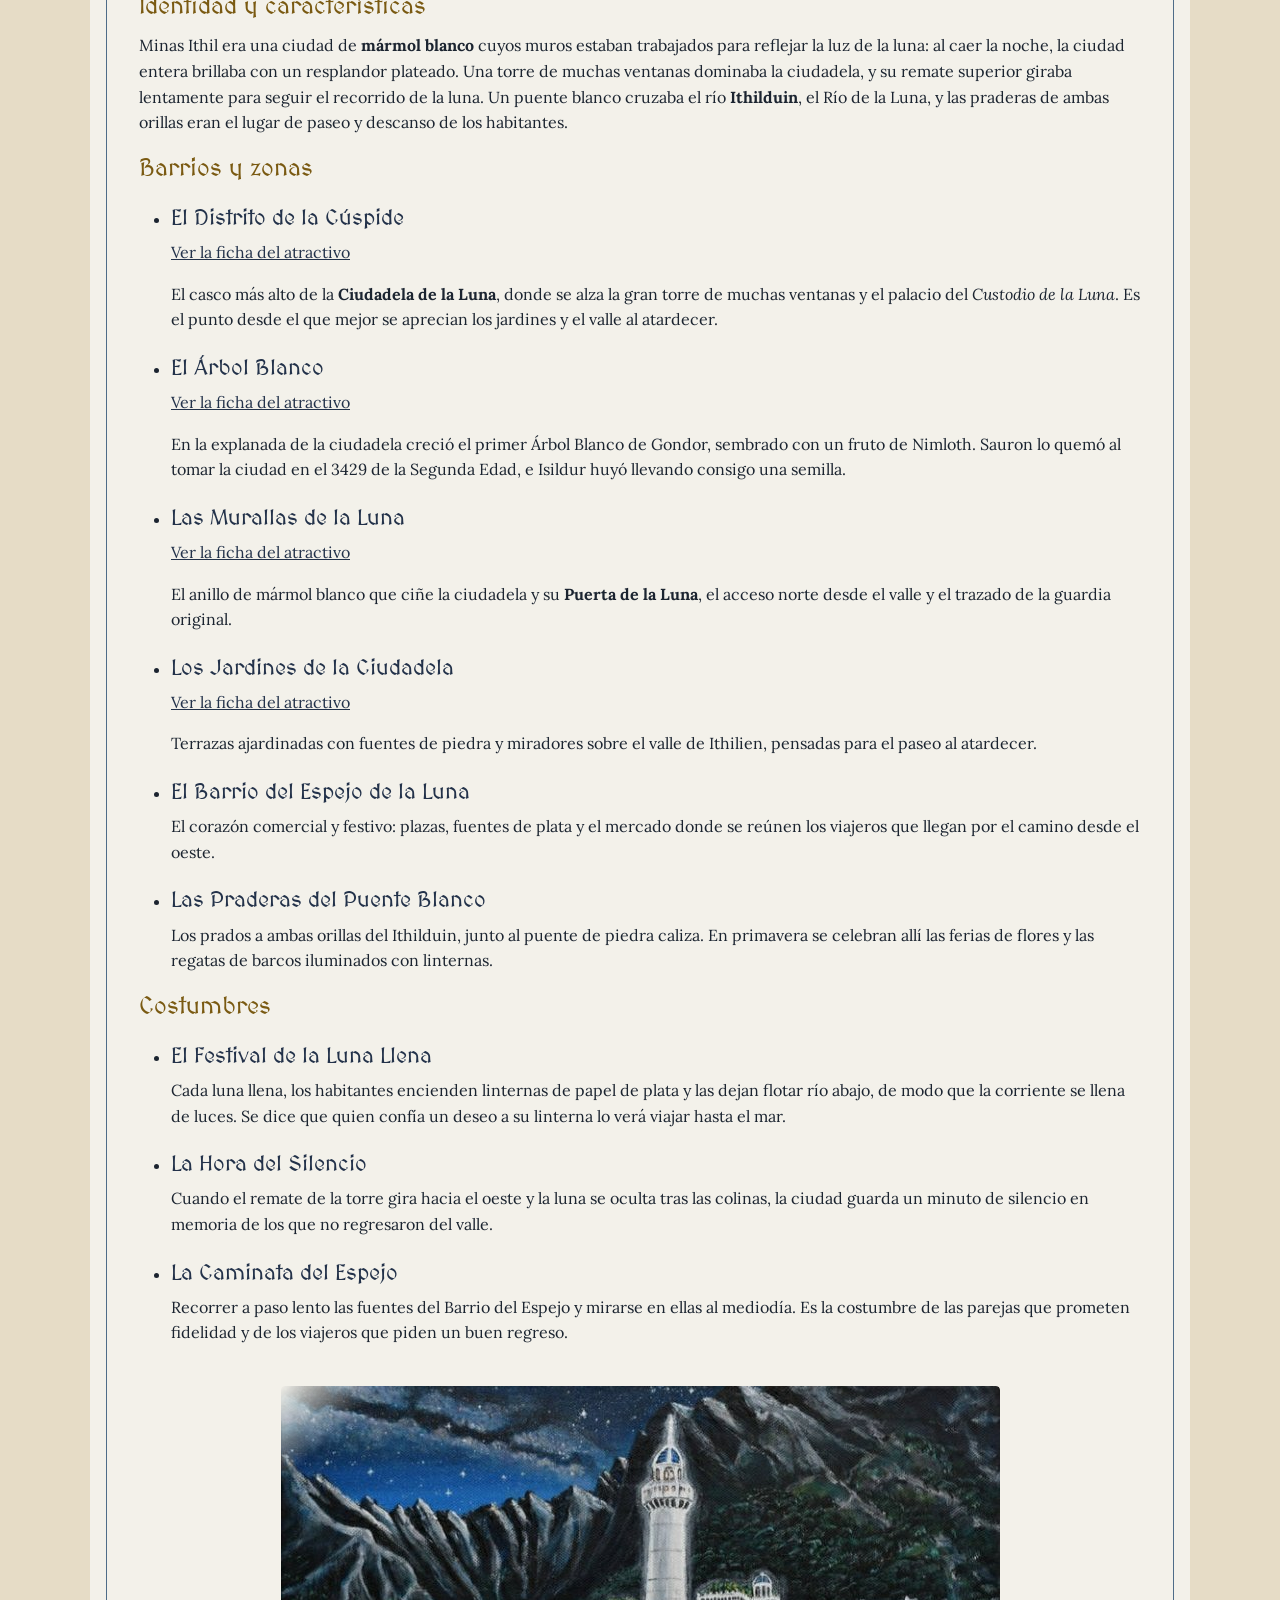
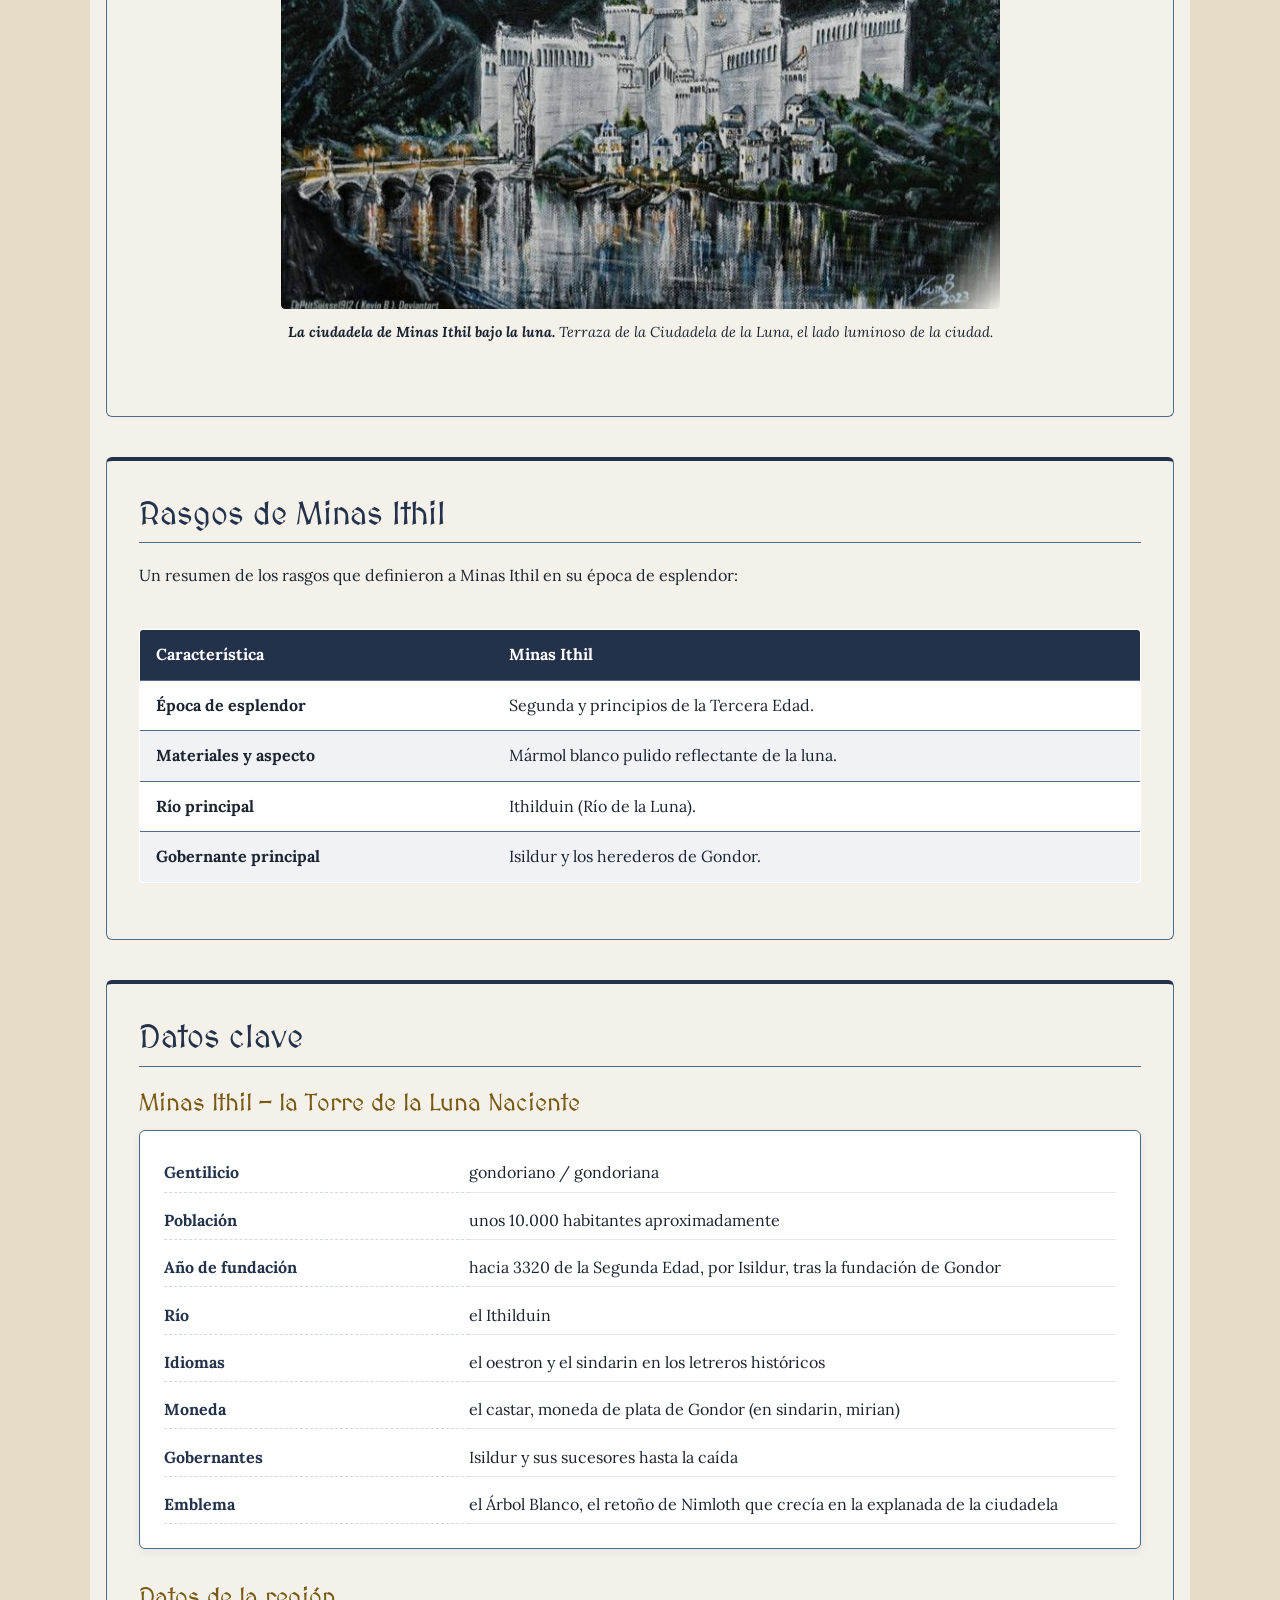
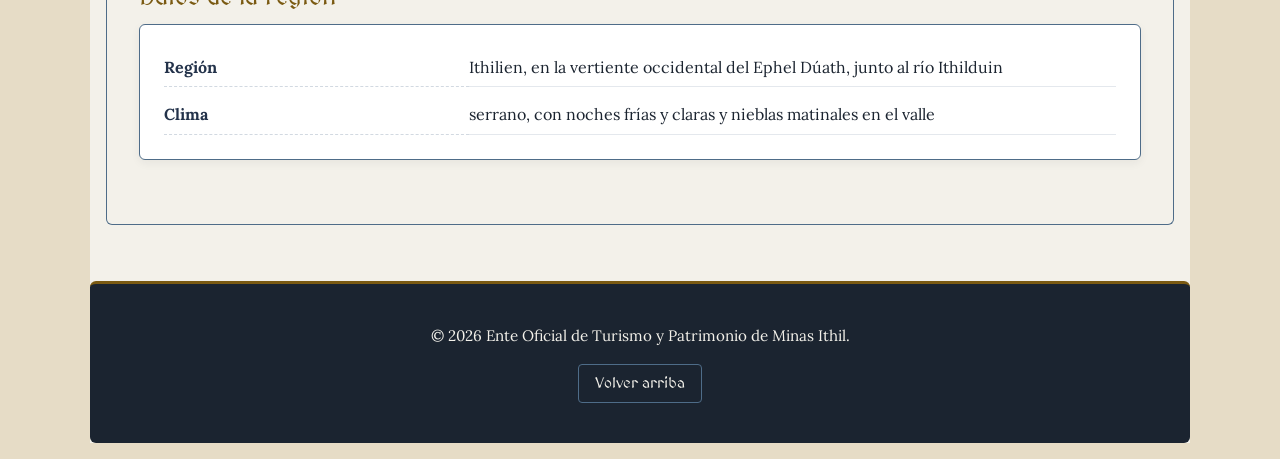
==== commit e16a7a8d: "fix: movi los styles a archivos css" ====
--- a/ciudad.html
+++ b/ciudad.html
@@ -1,592 +1,495 @@
-<!DOCTYPE html>
-<html lang="es">
-<head>
-    <meta charset="UTF-8">
-    <meta name="viewport" content="width=device-width, initial-scale=1.0">
-    <title>La ciudad | Portal de Turismo</title>
-    <link rel="preconnect" href="https://fonts.googleapis.com">
-    <link rel="preconnect" href="https://fonts.gstatic.com" crossorigin>
-    <link href="https://fonts.googleapis.com/css2?family=MedievalSharp&family=Lora:wght@400;700&display=swap" rel="stylesheet">
-
-    <link href="https://cdn.jsdelivr.net/npm/bootstrap@5.3.3/dist/css/bootstrap.min.css" rel="stylesheet">
-    <link rel="stylesheet" href="CSS/estilos.css">
-
-    <style>
-        html[data-bs-theme="light"] {
-            --bs-link-color-rgb: 35, 50, 74;
-            --bs-link-hover-color-rgb: 122, 90, 18;
-        }
-        html[data-bs-theme="light"] tbody tr:nth-child(even) { background-color: #f0f2f5; }
-        [hidden] { display: none !important; }
-        html[data-bs-theme="dark"] {
-            color-scheme: dark;
-            background-color: #0b1410;
-            background-image:
-                linear-gradient(rgba(11, 20, 16, 0.86), rgba(11, 20, 16, 0.86)),
-                url("IMG/papiro.jpg");
-            background-size: 100% 100%;
-            background-repeat: no-repeat;
-            background-position: center;
-            background-attachment: fixed;
-            --color-fondo-gondor: #16231c;
-            --color-texto-gondor: #e4eee5;
-            --color-primario-gondor: #b6dfa1;
-            --color-secundario-gondor: #d2d997;
-            --color-acento-gondor: #638566;
-            --color-fondo-morgul: #1c3024;
-            --color-texto-morgul: #e4eee5;
-            --color-primario-morgul: #b6dfa1;
-            --color-secundario-morgul: #d2d997;
-            --color-acento-morgul: #638566;
-            --bs-link-color: #b6dfa1;
-            --bs-link-hover-color: #d2d997;
-        }
-        html[data-bs-theme="dark"]::before { background: none; }
-        html[data-bs-theme="dark"] body { background: #101c16; }
-        html[data-bs-theme="dark"] header,
-        html[data-bs-theme="dark"] header > .navbar,
-        html[data-bs-theme="dark"] footer { background: #182c20; }
-        html[data-bs-theme="dark"] figure,
-        html[data-bs-theme="dark"] table,
-        html[data-bs-theme="dark"] #datos dl { background: #1c3024; }
-        html[data-bs-theme="dark"] thead { background: #294532; }
-        html[data-bs-theme="dark"] .navbar-nav .nav-link.active { background: #36552d; }
-        html[data-bs-theme="dark"] .btn-primary { --bs-btn-color: #101c16; }
-        /* Contraste explícito para superficies oscuras y controles interactivos. */
-        html[data-bs-theme="dark"] {
-            --bs-link-color-rgb: 182, 223, 161;
-            --bs-link-hover-color-rgb: 225, 245, 211;
-        }
-        html[data-bs-theme="dark"] header,
-        html[data-bs-theme="dark"] header p,
-        html[data-bs-theme="dark"] footer { color: #e4eee5; }
-        html[data-bs-theme="dark"] .navbar-dark {
-            --bs-navbar-color: #e4eee5;
-            --bs-navbar-hover-color: #ffffff;
-        }
-        html[data-bs-theme="dark"] .btn-primary {
-            --bs-btn-color: #101c16;
-            --bs-btn-bg: #b6dfa1;
-            --bs-btn-border-color: #b6dfa1;
-            --bs-btn-hover-color: #101c16;
-            --bs-btn-hover-bg: #d2edc4;
-            --bs-btn-hover-border-color: #d2edc4;
-            --bs-btn-active-color: #101c16;
-            --bs-btn-active-bg: #d2edc4;
-            --bs-btn-active-border-color: #d2edc4;
-        }
-        html[data-bs-theme="dark"] .btn-outline-secondary {
-            --bs-btn-hover-color: #101c16;
-            --bs-btn-active-color: #101c16;
-        }
-        html[data-bs-theme="dark"] header nav a:hover,
-        html[data-bs-theme="dark"] footer nav a:hover {
-            background-color: #36552d;
-            color: #ffffff;
-        }
-        html[data-bs-theme="dark"] footer nav a {
-            color: #e4eee5;
-            border-color: #8eb780;
-        }
-        html[data-bs-theme="dark"] footer nav a:focus-visible {
-            color: #ffffff;
-            background-color: #36552d;
-            outline: 2px solid #b6dfa1;
-            outline-offset: 3px;
-        }
-        .selector-tema { display: flex; flex-wrap: wrap; justify-content: center; align-items: center; gap: .75rem; margin: 1rem 0; }
-        .selector-tema select { width: auto; max-width: 100%; }
-
-        @media (max-width: 1100px) {
-            html[data-bs-theme="dark"] { background-image: none; }
-            html[data-bs-theme="dark"]::before {
-                background:
-                    linear-gradient(rgba(11, 20, 16, 0.88), rgba(11, 20, 16, 0.88)),
-                    url("IMG/papiro.jpg") center / cover no-repeat;
-            }
-            html[data-bs-theme="dark"] body { background-color: transparent; }
-        }
-    </style>
-</head>
-<body>
-
-    <header id="inicio">
-        <nav class="navbar navbar-expand-lg navbar-dark" aria-label="Navegación principal">
-            <div class="container">
-                <a class="navbar-brand" href="index.html">Portal de Turismo</a>
-                <button class="navbar-toggler" type="button" data-bs-toggle="collapse" data-bs-target="#navPrincipal"
-                        aria-controls="navPrincipal" aria-expanded="false" aria-label="Abrir el menú de navegación">
-                    <span class="navbar-toggler-icon"></span>
-                </button>
-                <div class="collapse navbar-collapse" id="navPrincipal">
-                    <ul class="navbar-nav ms-auto mb-2 mb-lg-0">
-                        <li class="nav-item"><a class="nav-link" href="index.html">Inicio</a></li>
-                        <li class="nav-item"><a class="nav-link active" aria-current="page" href="ciudad.html">La ciudad</a></li>
-                        <li class="nav-item"><a class="nav-link" href="lugares.html">Lugares</a></li>
-                        <li class="nav-item"><a class="nav-link" href="contacto.html">Contacto</a></li>
-                    </ul>
-                </div>
-            </div>
-        </nav>
-        <h1>La ciudad</h1>
-        <p><em id="descripcion-ciudad">Información turística de la ciudad.</em></p>
-        <div class="selector-tema">
-            <label for="modo-tema">Apariencia y ciudad</label>
-            <select id="modo-tema" class="form-select">
-                <option value="system">Automático (según el sistema)</option>
-                <option value="light">Claro — Minas Ithil</option>
-                <option value="dark">Oscuro — Minas Morgul</option>
-            </select>
-        </div>
-
-    </header>
-
-    <main>
-        <section id="presentacion">
-            <h2 data-ciudad-tema="light">Minas Ithil, la Ciudadela de la Luna</h2>
-            <h2 data-ciudad-tema="dark">Minas Morgul, la Torre de la Hechicería</h2>
-            <p data-ciudad-tema="light">
-                En las faldas de las <strong>Montañas de la Sombra</strong> (Ephel Dúath) se levanta
-                <strong>Minas Ithil</strong>, fundada por Isildur para custodiar el paso hacia Mordor.
-                Esta página recorre su historia, su identidad, sus barrios y sus costumbres.
-            </p>
-            <p data-ciudad-tema="dark">
-                En las faldas de las <strong>Montañas de la Sombra</strong> (Ephel Dúath) se levanta
-                <strong>Minas Morgul</strong>, la Torre de la Hechicería, surgida tras la conquista de la
-                antigua fortaleza por los Nazgûl. Esta página recorre su historia, su identidad, sus
-                barrios y sus costumbres.
-            </p>
-            <nav aria-label="Secciones de esta página">
-                <ul>
-                    <li data-ciudad-tema="light"><a href="#minas-ithil">Minas Ithil — recorrido completo</a></li>
-                    <li data-ciudad-tema="dark"><a href="#minas-morgul">Minas Morgul — recorrido completo</a></li>
-                    <li><a href="#datos">Datos clave</a></li>
-                </ul>
-            </nav>
-        </section>
-
-        <figure>
-            <img
-                src="IMG/mapa.jpeg"
-                alt="Mapa de la región del valle con la cordillera Ephel Dúath">
-            <figcaption>
-                <strong>Mapa de la región.</strong>
-                <span data-ciudad-tema="light">Minas Ithil, en las faldas del Ephel Dúath.</span>
-                <span data-ciudad-tema="dark">Minas Morgul, en las faldas del Ephel Dúath.</span>
-            </figcaption>
-        </figure>
-
-        <article id="minas-ithil" data-ciudad-tema="light" class="lado-claro">
-            <h2>Minas Ithil, la Torre de la Luna Naciente</h2>
-
-            <h3>Historia</h3>
-            <ol>
-                <li>
-                    <strong>Segunda Edad, hacia el año 3320.</strong> Tras la
-                    fundación de Gondor, <strong>Isildur</strong> funda Minas Ithil
-                    para custodiar el paso hacia Mordor y la
-                    convierte en su residencia en Ithilien. En la torre guarda la
-                    <em>Piedra de Ithil</em> (una de las palantíri) y ante su casa
-                    crece un retoño del <em>Árbol Blanco</em>.
-                </li>
-                <li>
-                    <strong>Segunda Edad, año 3429.</strong> Sauron toma la ciudad por
-                    sorpresa y quema el árbol. Isildur escapa hacia el oeste llevando
-                    consigo una semilla del Árbol Blanco, y comienza la Guerra de la
-                    Última Alianza.
-                </li>
-                <li>
-                    <strong>Segunda Edad, año 3441.</strong> Con la derrota de Sauron,
-                    Gondor recupera la torre y la convierte en un puesto de vigía
-                    sobre las tierras de Mordor.
-                </li>
-                <li>
-                    <strong>Tercera Edad, año 1636.</strong> La Gran Peste llega a
-                    Gondor y vacía a Minas Ithil de sus habitantes; las fortalezas
-                    que vigilaban Mordor quedan abandonadas al retirarse las tropas.
-                </li>
-            </ol>
-
-            <h3>Identidad y características</h3>
-            <p>
-                Minas Ithil era una ciudad de <strong>mármol blanco</strong> cuyos
-                muros estaban trabajados para reflejar la luz de la luna: al caer la
-                noche, la ciudad entera brillaba con un resplandor plateado. Una torre
-                de muchas ventanas dominaba la ciudadela, y su remate superior giraba
-                lentamente para seguir el recorrido de la luna. Un puente blanco
-                cruzaba el río <strong>Ithilduin</strong>, el Río de la Luna, y las
-                praderas de ambas orillas eran el lugar de paseo y descanso de los
-                habitantes.
-            </p>
-
-            <h3>Barrios y zonas</h3>
-            <ul>
-                <li>
-                    <h4>El Distrito de la Cúspide</h4>
-                    <p><a href="lugares.html#torre-central">Ver la ficha del atractivo</a></p>
-                    <p>
-                        El casco más alto de la <strong>Ciudadela de la Luna</strong>,
-                        donde se alza la gran torre de muchas ventanas y el palacio
-                        del <em>Custodio de la Luna</em>. Es el punto desde el que
-                        mejor se aprecian los jardines y el valle al atardecer.
-                    </p>
-                </li>
-                <li>
-                    <h4>El Árbol Blanco</h4>
-                    <p><a href="lugares.html#arbol-blanco">Ver la ficha del atractivo</a></p>
-                    <p>
-                        En la explanada de la ciudadela creció el primer Árbol Blanco de
-                        Gondor, sembrado con un fruto de Nimloth. Sauron lo quemó al
-                        tomar la ciudad en el 3429 de la Segunda Edad, e Isildur huyó
-                        llevando consigo una semilla.
-                    </p>
-                </li>
-                <li>
-                    <h4>Las Murallas de la Luna</h4>
-                    <p><a href="lugares.html#murallas-luna">Ver la ficha del atractivo</a></p>
-                    <p>
-                        El anillo de mármol blanco que ciñe la ciudadela y su
-                        <strong>Puerta de la Luna</strong>, el acceso norte desde el
-                        valle y el trazado de la guardia original.
-                    </p>
-                </li>
-                <li>
-                    <h4>Los Jardines de la Ciudadela</h4>
-                    <p><a href="lugares.html#jardines-ciudadela">Ver la ficha del atractivo</a></p>
-                    <p>
-                        Terrazas ajardinadas con fuentes de piedra y miradores sobre el
-                        valle de Ithilien, pensadas para el paseo al atardecer.
-                    </p>
-                </li>
-                <li>
-                    <h4>El Barrio del Espejo de la Luna</h4>
-                    <p>
-                        El corazón comercial y festivo: plazas, fuentes de plata y el
-                        mercado donde se reúnen los viajeros que llegan por el camino
-                        desde el oeste.
-                    </p>
-                </li>
-                <li>
-                    <h4>Las Praderas del Puente Blanco</h4>
-                    <p>
-                        Los prados a ambas orillas del Ithilduin, junto al puente de
-                        piedra caliza. En primavera se celebran allí las ferias de
-                        flores y las regatas de barcos iluminados con linternas.
-                    </p>
-                </li>
-            </ul>
-
-            <h3>Costumbres</h3>
-            <ul>
-                <li>
-                    <h4>El Festival de la Luna Llena</h4>
-                    <p>
-                        Cada luna llena, los habitantes encienden linternas de papel
-                        de plata y las dejan flotar río abajo, de modo que la corriente
-                        se llena de luces. Se dice que quien confía un deseo a su
-                        linterna lo verá viajar hasta el mar.
-                    </p>
-                </li>
-                <li>
-                    <h4>La Hora del Silencio</h4>
-                    <p>
-                        Cuando el remate de la torre gira hacia el oeste y la luna se
-                        oculta tras las colinas, la ciudad guarda un minuto de silencio
-                        en memoria de los que no regresaron del valle.
-                    </p>
-                </li>
-                <li>
-                    <h4>La Caminata del Espejo</h4>
-                    <p>
-                        Recorrer a paso lento las fuentes del Barrio del Espejo y
-                        mirarse en ellas al mediodía. Es la costumbre de las parejas
-                        que prometen fidelidad y de los viajeros que piden un buen
-                        regreso.
-                    </p>
-                </li>
-            </ul>
-
-            <figure>
-                <img
-                    src="IMG/minas_ithil.jpg"
-                    alt="Vista de las terrazas de mármol blanco de Minas Ithil brillando bajo la luz de la luna">
-                <figcaption>
-                    <strong>La ciudadela de Minas Ithil bajo la luna.</strong>
-                    Terraza de la Ciudadela de la Luna, el lado luminoso de la ciudad.
-                </figcaption>
-            </figure>
-        </article>
-
-        <article id="minas-morgul" data-ciudad-tema="dark" class="lado-oscuro">
-            <h2>Minas Morgul, la Torre de la Hechicería</h2>
-
-            <h3>Historia</h3>
-            <ol>
-                <li>
-                    <strong>Tercera Edad, año 1980.</strong> El <strong>Rey Brujo de
-                    Angmar</strong> regresa a Mordor y reúne a los demás Nazgûl para
-                    preparar el regreso de su señor.
-                </li>
-                <li>
-                    <strong>Tercera Edad, años 2000–2002.</strong> Tras un sitio de
-                    dos años, <strong>Minas Ithil</strong> cae en manos de los Nazgûl y su palantír pasa
-                    a Sauron. Desde entonces se la llama <strong>Minas Morgul</strong>,
-                    la Torre de la Hechicería, en la lengua de Gondor.
-                </li>
-                <li>
-                    <strong>Tercera Edad, año 2050.</strong> El rey Eärnur acepta el
-                    desafío del Rey Brujo, cabalga hacia el valle y jamás regresa.
-                    Desde entonces, Gondor es gobernado por senescales.
-                </li>
-                <li>
-                    <strong>Tercera Edad, año 3019.</strong> Durante la Guerra del
-                    Anillo, Frodo y Sam cruzan el valle y el 10 de marzo el Rey Brujo
-                    parte desde allí con su hueste hacia los Campos del Pelennor.
-                </li>
-                <li>
-                    <strong>Cuarta Edad.</strong> Tras la caída de Sauron, el rey
-                    Elessar dispone que la fortaleza sea derribada por completo y
-                    encomienda a Faramir el señorío de Ithilien. No se sabe si la
-                    ciudad llegó a reconstruirse.
-                </li>
-            </ol>
-
-            <h3>Identidad y características</h3>
-            <p>
-                Tras la caída, la ciudad cambió por completo: sus muros ya no
-                reflejaban la luna, sino un resplandor pálido y verdoso que emanaba de
-                ellos. La puerta tenía la forma de una boca abierta con dientes de
-                brillo siniestro, y el remate de la torre giraba como una cabeza
-                espectral. El río fue rebautizado <strong>Morgulduin</strong>, el Río
-                de la Hechicería, tal como lo describe Frodo en las crónicas de su
-                viaje por el valle.
-            </p>
-
-            <h3>Barrios y zonas</h3>
-            <ul>
-                <li>
-                    <h4>La Ciénaga de la Ruina</h4>
-                    <p>
-                        La zona baja y abandonada, cubierta de niebla y de flores
-                        enfermizas. Solo puede recorrerse con un guía autorizado de la
-                        Oficina del Camino de la Luna; es un recuerdo de los años de
-                        sombra.
-                    </p>
-                </li>
-                <li>
-                    <h4>Las Murallas de Morgul</h4>
-                    <p><a href="lugares.html#murallas-morgul">Ver la ficha del atractivo</a></p>
-                    <p>
-                        El recinto amurallado que protege la ciudadela y sus terrazas,
-                        visible desde el valle entre la niebla y el resplandor verdoso.
-                    </p>
-                </li>
-                <li>
-                    <h4>Las Terrazas Botánicas de la Flor Pálida</h4>
-                    <p><a href="lugares.html#terrazas-silenciosas">Ver la ficha del atractivo</a></p>
-                    <p>
-                        Antiguas terrazas de cultivo junto a la Ciénaga de la Ruina,
-                        hoy convertidas en una reserva de flores pálidas que desprenden
-                        un aroma denso y enfermizo al caer el sol.
-                    </p>
-                </li>
-                <li>
-                    <h4>La Torre de Morgul</h4>
-                    <p><a href="lugares.html#torre-morgul">Ver la ficha del atractivo</a></p>
-                    <p>
-                        La torre más alta de la ciudad, con muchas ventanas y un remate
-                        que gira lentamente bajo una luz pálida y fría.
-                    </p>
-                </li>
-                <li>
-                    <h4>La Puerta de Morgul</h4>
-                    <p><a href="lugares.html#puerta-morgul">Ver la ficha del atractivo</a></p>
-                    <p>
-                        El acceso tallado como una boca abierta con dientes y ojos,
-                        al final del camino de Morgul y tras el puente sobre el río.
-                    </p>
-                </li>
-                <li>
-                    <h4>El Puente Blanco sobre el Morgulduin</h4>
-                    <p>
-                        El antiguo puente de piedra caliza sobre el Morgulduin,
-                        coronado por estatuas corrompidas. Conserva su estructura y
-                        marca el acceso oeste al valle.
-                    </p>
-                </li>
-            </ul>
-
-            <h3>Costumbres y leyendas</h3>
-            <ul>
-                <li>
-                    <h4>Las Luces Señuelo</h4>
-                    <p>
-                        En las noches sin luna suelen aparecer luces pálidas que se
-                        mueven en la Ciénaga de la Ruina. Los guías advierten que no
-                        hay que seguirlas y recomiendan dejar el valle en paz.
-                    </p>
-                </li>
-                <li>
-                    <h4>Los Narradores de la Ruina</h4>
-                    <p>
-                        Cuentacuentos que en las plazas del valle recrean las crónicas
-                        de la caída y del dominio de los Nazgûl. De este modo, la ciudad
-                        conserva la memoria de su historia.
-                    </p>
-                </li>
-                <li>
-                    <h4>El Voto del Vigilante</h4>
-                    <p>
-                        Los guardias que custodian el valle juran, al terminar su
-                        turno, no mirar atrás hasta llegar a la Puerta de Morgul.
-                        Quien rompe el voto debe esperar a la próxima luna llena para
-                        volver a la guardia.
-                    </p>
-                </li>
-            </ul>
-
-            <figure class="figura-morgul">
-                <img
-                    src="IMG/minas_morgul.jpeg"
-                    alt="La fortaleza de Minas Morgul envuelta en una luz verde pálida entre las brumas del valle">
-                <figcaption>
-                    <strong>La fortaleza de Minas Morgul.</strong>
-                    La fortaleza del lado tenebroso, velada por las brumas del valle.
-                </figcaption>
-            </figure>
-        </article>
-
-
-
-         <section id="comparativa-ciudades">
-            <h2 data-ciudad-tema="light">Rasgos de Minas Ithil</h2>
-            <h2 data-ciudad-tema="dark">Rasgos de Minas Morgul</h2>
-            <p data-ciudad-tema="light">Un resumen de los rasgos que definieron a Minas Ithil en su época de esplendor:</p>
-            <p data-ciudad-tema="dark">Un resumen de los rasgos que definieron a Minas Morgul desde la conquista de los Nazgûl:</p>
-            <div class="table-responsive">
-                <table>
-                    <thead>
-                        <tr>
-                            <th>Característica</th>
-                            <th data-ciudad-tema="light">Minas Ithil</th>
-                            <th data-ciudad-tema="dark">Minas Morgul</th>
-                        </tr>
-                    </thead>
-                    <tbody>
-                        <tr>
-                            <td><strong>Época de esplendor</strong></td>
-                            <td data-ciudad-tema="light">Segunda y principios de la Tercera Edad.</td>
-                            <td data-ciudad-tema="dark">Desde la conquista de los Nazgûl en adelante.</td>
-                        </tr>
-                        <tr>
-                            <td><strong>Materiales y aspecto</strong></td>
-                            <td data-ciudad-tema="light">Mármol blanco pulido reflectante de la luna.</td>
-                            <td data-ciudad-tema="dark">Piedra oscura con resplandor verdoso y pálido.</td>
-                        </tr>
-                        <tr>
-                            <td><strong>Río principal</strong></td>
-                            <td data-ciudad-tema="light">Ithilduin (Río de la Luna).</td>
-                            <td data-ciudad-tema="dark">Morgulduin (Río de la Hechicería).</td>
-                        </tr>
-                        <tr>
-                            <td><strong>Gobernante principal</strong></td>
-                            <td data-ciudad-tema="light">Isildur y los herederos de Gondor.</td>
-                            <td data-ciudad-tema="dark">El Rey Brujo de Angmar, señor de los Nazgûl.</td>
-                        </tr>
-                    </tbody>
-                </table>
-            </div>
-        </section>
-
-
-        
-        <aside id="datos">
-            <h2>Datos clave</h2>
-
-            <h3 data-ciudad-tema="light">Minas Ithil — la Torre de la Luna Naciente</h3>
-            <dl data-ciudad-tema="light">
-                <dt>Gentilicio</dt>
-                <dd>gondoriano / gondoriana</dd>
-
-                <dt>Población</dt>
-                <dd>unos 10.000 habitantes aproximadamente</dd>
-
-                <dt>Año de fundación</dt>
-                <dd>hacia 3320 de la Segunda Edad, por Isildur, tras la fundación de Gondor</dd>
-
-                <dt>Río</dt>
-                <dd>el Ithilduin</dd>
-
-                <dt>Idiomas</dt>
-                <dd>el oestron y el sindarin en los letreros históricos</dd>
-
-                <dt>Moneda</dt>
-                <dd>el castar, moneda de plata de Gondor (en sindarin, mirian)</dd>
-
-                <dt>Gobernantes</dt>
-                <dd>Isildur y sus sucesores hasta la caída</dd>
-
-                <dt>Emblema</dt>
-                <dd>el Árbol Blanco, el retoño de Nimloth que crecía en la explanada de la ciudadela</dd>
-            </dl>
-
-            <h3 data-ciudad-tema="dark">Minas Morgul — la Torre de la Hechicería</h3>
-            <dl data-ciudad-tema="dark">
-                <dt>Gentilicio</dt>
-                <dd>no tiene</dd>
-
-                <dt>Población</dt>
-                <dd>se desconoce</dd>
-
-                <dt>Año de fundación</dt>
-                <dd>hacia 3320 de la Segunda Edad, como Minas Ithil; desde 2002 de la Tercera Edad lleva el nombre de Minas Morgul</dd>
-
-                <dt>Río</dt>
-                <dd>el Morgulduin, tras la caída</dd>
-
-                <dt>Idiomas</dt>
-                <dd>la Lengua Negra de Mordor</dd>
-
-                <dt>Moneda</dt>
-                <dd>no tenía moneda propia</dd>
-
-                <dt>Gobernantes</dt>
-                <dd>el Rey Brujo de Angmar, señor de los Nazgûl, desde la conquista</dd>
-
-                <dt>Emblema</dt>
-                <dd>una luna desfigurada con un rostro de muerte</dd>
-            </dl>
-
-            <h3>Datos de la región</h3>
-            <dl data-ciudad-tema="light">
-                <dt>Región</dt>
-                <dd>Ithilien, en la vertiente occidental del Ephel Dúath, junto al río Ithilduin</dd>
-
-                <dt>Clima</dt>
-                <dd>serrano, con noches frías y claras y nieblas matinales en el valle</dd>
-            </dl>
-            <dl data-ciudad-tema="dark">
-                <dt>Región</dt>
-                <dd>en la vertiente occidental del Ephel Dúath, junto al valle de Morgul</dd>
-
-                <dt>Clima</dt>
-                <dd>serrano, con noches frías y claras y nieblas matinales en el valle</dd>
-            </dl>
-        </aside>
-
-    </main>
-
-    <footer>
-        <p data-ciudad-tema="light">&copy; 2026 Ente Oficial de Turismo y Patrimonio de Minas Ithil.</p>
-        <p data-ciudad-tema="dark">&copy; 2026 Ente Oficial de Turismo y Patrimonio de Minas Morgul.</p>
-        <nav aria-label="Navegación del pie de página">
-            <a href="#inicio">Volver arriba</a>
-        </nav>
-    </footer>
-
-    <script src="https://cdn.jsdelivr.net/npm/bootstrap@5.3.3/dist/js/bootstrap.bundle.min.js"></script>
-
-
-    <script src="JS/tema.js"></script>
-</body>
+<!DOCTYPE html>
+<html lang="es">
+<head>
+    <meta charset="UTF-8">
+    <meta name="viewport" content="width=device-width, initial-scale=1.0">
+    <title>La ciudad | Portal de Turismo</title>
+    <link rel="preconnect" href="https://fonts.googleapis.com">
+    <link rel="preconnect" href="https://fonts.gstatic.com" crossorigin>
+    <link href="https://fonts.googleapis.com/css2?family=MedievalSharp&family=Lora:wght@400;700&display=swap" rel="stylesheet">
+
+    <link href="https://cdn.jsdelivr.net/npm/bootstrap@5.3.3/dist/css/bootstrap.min.css" rel="stylesheet">
+    <link rel="stylesheet" href="CSS/estilos.css">
+</head>
+<body>
+
+    <header id="inicio">
+        <nav class="navbar navbar-expand-lg navbar-dark" aria-label="Navegación principal">
+            <div class="container">
+                <a class="navbar-brand" href="index.html">Portal de Turismo</a>
+                <button class="navbar-toggler" type="button" data-bs-toggle="collapse" data-bs-target="#navPrincipal"
+                        aria-controls="navPrincipal" aria-expanded="false" aria-label="Abrir el menú de navegación">
+                    <span class="navbar-toggler-icon"></span>
+                </button>
+                <div class="collapse navbar-collapse" id="navPrincipal">
+                    <ul class="navbar-nav ms-auto mb-2 mb-lg-0">
+                        <li class="nav-item"><a class="nav-link" href="index.html">Inicio</a></li>
+                        <li class="nav-item"><a class="nav-link active" aria-current="page" href="ciudad.html">La ciudad</a></li>
+                        <li class="nav-item"><a class="nav-link" href="lugares.html">Lugares</a></li>
+                        <li class="nav-item"><a class="nav-link" href="contacto.html">Contacto</a></li>
+                    </ul>
+                </div>
+            </div>
+        </nav>
+        <h1>La ciudad</h1>
+        <p><em id="descripcion-ciudad">Información turística de la ciudad.</em></p>
+        <div class="selector-tema">
+            <label for="modo-tema">Apariencia y ciudad</label>
+            <select id="modo-tema" class="form-select">
+                <option value="system">Automático (según el sistema)</option>
+                <option value="light">Claro — Minas Ithil</option>
+                <option value="dark">Oscuro — Minas Morgul</option>
+            </select>
+        </div>
+
+    </header>
+
+    <main>
+        <section id="presentacion">
+            <h2 data-ciudad-tema="light">Minas Ithil, la Ciudadela de la Luna</h2>
+            <h2 data-ciudad-tema="dark">Minas Morgul, la Torre de la Hechicería</h2>
+            <p data-ciudad-tema="light">
+                En las faldas de las <strong>Montañas de la Sombra</strong> (Ephel Dúath) se levanta
+                <strong>Minas Ithil</strong>, fundada por Isildur para custodiar el paso hacia Mordor.
+                Esta página recorre su historia, su identidad, sus barrios y sus costumbres.
+            </p>
+            <p data-ciudad-tema="dark">
+                En las faldas de las <strong>Montañas de la Sombra</strong> (Ephel Dúath) se levanta
+                <strong>Minas Morgul</strong>, la Torre de la Hechicería, surgida tras la conquista de la
+                antigua fortaleza por los Nazgûl. Esta página recorre su historia, su identidad, sus
+                barrios y sus costumbres.
+            </p>
+            <nav aria-label="Secciones de esta página">
+                <ul>
+                    <li data-ciudad-tema="light"><a href="#minas-ithil">Minas Ithil — recorrido completo</a></li>
+                    <li data-ciudad-tema="dark"><a href="#minas-morgul">Minas Morgul — recorrido completo</a></li>
+                    <li><a href="#datos">Datos clave</a></li>
+                </ul>
+            </nav>
+        </section>
+
+        <figure>
+            <img
+                src="IMG/mapa.jpeg"
+                alt="Mapa de la región del valle con la cordillera Ephel Dúath">
+            <figcaption>
+                <strong>Mapa de la región.</strong>
+                <span data-ciudad-tema="light">Minas Ithil, en las faldas del Ephel Dúath.</span>
+                <span data-ciudad-tema="dark">Minas Morgul, en las faldas del Ephel Dúath.</span>
+            </figcaption>
+        </figure>
+
+        <article id="minas-ithil" data-ciudad-tema="light" class="lado-claro">
+            <h2>Minas Ithil, la Torre de la Luna Naciente</h2>
+
+            <h3>Historia</h3>
+            <ol>
+                <li>
+                    <strong>Segunda Edad, hacia el año 3320.</strong> Tras la
+                    fundación de Gondor, <strong>Isildur</strong> funda Minas Ithil
+                    para custodiar el paso hacia Mordor y la
+                    convierte en su residencia en Ithilien. En la torre guarda la
+                    <em>Piedra de Ithil</em> (una de las palantíri) y ante su casa
+                    crece un retoño del <em>Árbol Blanco</em>.
+                </li>
+                <li>
+                    <strong>Segunda Edad, año 3429.</strong> Sauron toma la ciudad por
+                    sorpresa y quema el árbol. Isildur escapa hacia el oeste llevando
+                    consigo una semilla del Árbol Blanco, y comienza la Guerra de la
+                    Última Alianza.
+                </li>
+                <li>
+                    <strong>Segunda Edad, año 3441.</strong> Con la derrota de Sauron,
+                    Gondor recupera la torre y la convierte en un puesto de vigía
+                    sobre las tierras de Mordor.
+                </li>
+                <li>
+                    <strong>Tercera Edad, año 1636.</strong> La Gran Peste llega a
+                    Gondor y vacía a Minas Ithil de sus habitantes; las fortalezas
+                    que vigilaban Mordor quedan abandonadas al retirarse las tropas.
+                </li>
+            </ol>
+
+            <h3>Identidad y características</h3>
+            <p>
+                Minas Ithil era una ciudad de <strong>mármol blanco</strong> cuyos
+                muros estaban trabajados para reflejar la luz de la luna: al caer la
+                noche, la ciudad entera brillaba con un resplandor plateado. Una torre
+                de muchas ventanas dominaba la ciudadela, y su remate superior giraba
+                lentamente para seguir el recorrido de la luna. Un puente blanco
+                cruzaba el río <strong>Ithilduin</strong>, el Río de la Luna, y las
+                praderas de ambas orillas eran el lugar de paseo y descanso de los
+                habitantes.
+            </p>
+
+            <h3>Barrios y zonas</h3>
+            <ul>
+                <li>
+                    <h4>El Distrito de la Cúspide</h4>
+                    <p><a href="lugares.html#torre-central">Ver la ficha del atractivo</a></p>
+                    <p>
+                        El casco más alto de la <strong>Ciudadela de la Luna</strong>,
+                        donde se alza la gran torre de muchas ventanas y el palacio
+                        del <em>Custodio de la Luna</em>. Es el punto desde el que
+                        mejor se aprecian los jardines y el valle al atardecer.
+                    </p>
+                </li>
+                <li>
+                    <h4>El Árbol Blanco</h4>
+                    <p><a href="lugares.html#arbol-blanco">Ver la ficha del atractivo</a></p>
+                    <p>
+                        En la explanada de la ciudadela creció el primer Árbol Blanco de
+                        Gondor, sembrado con un fruto de Nimloth. Sauron lo quemó al
+                        tomar la ciudad en el 3429 de la Segunda Edad, e Isildur huyó
+                        llevando consigo una semilla.
+                    </p>
+                </li>
+                <li>
+                    <h4>Las Murallas de la Luna</h4>
+                    <p><a href="lugares.html#murallas-luna">Ver la ficha del atractivo</a></p>
+                    <p>
+                        El anillo de mármol blanco que ciñe la ciudadela y su
+                        <strong>Puerta de la Luna</strong>, el acceso norte desde el
+                        valle y el trazado de la guardia original.
+                    </p>
+                </li>
+                <li>
+                    <h4>Los Jardines de la Ciudadela</h4>
+                    <p><a href="lugares.html#jardines-ciudadela">Ver la ficha del atractivo</a></p>
+                    <p>
+                        Terrazas ajardinadas con fuentes de piedra y miradores sobre el
+                        valle de Ithilien, pensadas para el paseo al atardecer.
+                    </p>
+                </li>
+                <li>
+                    <h4>El Barrio del Espejo de la Luna</h4>
+                    <p>
+                        El corazón comercial y festivo: plazas, fuentes de plata y el
+                        mercado donde se reúnen los viajeros que llegan por el camino
+                        desde el oeste.
+                    </p>
+                </li>
+                <li>
+                    <h4>Las Praderas del Puente Blanco</h4>
+                    <p>
+                        Los prados a ambas orillas del Ithilduin, junto al puente de
+                        piedra caliza. En primavera se celebran allí las ferias de
+                        flores y las regatas de barcos iluminados con linternas.
+                    </p>
+                </li>
+            </ul>
+
+            <h3>Costumbres</h3>
+            <ul>
+                <li>
+                    <h4>El Festival de la Luna Llena</h4>
+                    <p>
+                        Cada luna llena, los habitantes encienden linternas de papel
+                        de plata y las dejan flotar río abajo, de modo que la corriente
+                        se llena de luces. Se dice que quien confía un deseo a su
+                        linterna lo verá viajar hasta el mar.
+                    </p>
+                </li>
+                <li>
+                    <h4>La Hora del Silencio</h4>
+                    <p>
+                        Cuando el remate de la torre gira hacia el oeste y la luna se
+                        oculta tras las colinas, la ciudad guarda un minuto de silencio
+                        en memoria de los que no regresaron del valle.
+                    </p>
+                </li>
+                <li>
+                    <h4>La Caminata del Espejo</h4>
+                    <p>
+                        Recorrer a paso lento las fuentes del Barrio del Espejo y
+                        mirarse en ellas al mediodía. Es la costumbre de las parejas
+                        que prometen fidelidad y de los viajeros que piden un buen
+                        regreso.
+                    </p>
+                </li>
+            </ul>
+
+            <figure>
+                <img
+                    src="IMG/minas_ithil.jpg"
+                    alt="Vista de las terrazas de mármol blanco de Minas Ithil brillando bajo la luz de la luna">
+                <figcaption>
+                    <strong>La ciudadela de Minas Ithil bajo la luna.</strong>
+                    Terraza de la Ciudadela de la Luna, el lado luminoso de la ciudad.
+                </figcaption>
+            </figure>
+        </article>
+
+        <article id="minas-morgul" data-ciudad-tema="dark" class="lado-oscuro">
+            <h2>Minas Morgul, la Torre de la Hechicería</h2>
+
+            <h3>Historia</h3>
+            <ol>
+                <li>
+                    <strong>Tercera Edad, año 1980.</strong> El <strong>Rey Brujo de
+                    Angmar</strong> regresa a Mordor y reúne a los demás Nazgûl para
+                    preparar el regreso de su señor.
+                </li>
+                <li>
+                    <strong>Tercera Edad, años 2000–2002.</strong> Tras un sitio de
+                    dos años, <strong>Minas Ithil</strong> cae en manos de los Nazgûl y su palantír pasa
+                    a Sauron. Desde entonces se la llama <strong>Minas Morgul</strong>,
+                    la Torre de la Hechicería, en la lengua de Gondor.
+                </li>
+                <li>
+                    <strong>Tercera Edad, año 2050.</strong> El rey Eärnur acepta el
+                    desafío del Rey Brujo, cabalga hacia el valle y jamás regresa.
+                    Desde entonces, Gondor es gobernado por senescales.
+                </li>
+                <li>
+                    <strong>Tercera Edad, año 3019.</strong> Durante la Guerra del
+                    Anillo, Frodo y Sam cruzan el valle y el 10 de marzo el Rey Brujo
+                    parte desde allí con su hueste hacia los Campos del Pelennor.
+                </li>
+                <li>
+                    <strong>Cuarta Edad.</strong> Tras la caída de Sauron, el rey
+                    Elessar dispone que la fortaleza sea derribada por completo y
+                    encomienda a Faramir el señorío de Ithilien. No se sabe si la
+                    ciudad llegó a reconstruirse.
+                </li>
+            </ol>
+
+            <h3>Identidad y características</h3>
+            <p>
+                Tras la caída, la ciudad cambió por completo: sus muros ya no
+                reflejaban la luna, sino un resplandor pálido y verdoso que emanaba de
+                ellos. La puerta tenía la forma de una boca abierta con dientes de
+                brillo siniestro, y el remate de la torre giraba como una cabeza
+                espectral. El río fue rebautizado <strong>Morgulduin</strong>, el Río
+                de la Hechicería, tal como lo describe Frodo en las crónicas de su
+                viaje por el valle.
+            </p>
+
+            <h3>Barrios y zonas</h3>
+            <ul>
+                <li>
+                    <h4>La Ciénaga de la Ruina</h4>
+                    <p>
+                        La zona baja y abandonada, cubierta de niebla y de flores
+                        enfermizas. Solo puede recorrerse con un guía autorizado de la
+                        Oficina del Camino de la Luna; es un recuerdo de los años de
+                        sombra.
+                    </p>
+                </li>
+                <li>
+                    <h4>Las Murallas de Morgul</h4>
+                    <p><a href="lugares.html#murallas-morgul">Ver la ficha del atractivo</a></p>
+                    <p>
+                        El recinto amurallado que protege la ciudadela y sus terrazas,
+                        visible desde el valle entre la niebla y el resplandor verdoso.
+                    </p>
+                </li>
+                <li>
+                    <h4>Las Terrazas Botánicas de la Flor Pálida</h4>
+                    <p><a href="lugares.html#terrazas-silenciosas">Ver la ficha del atractivo</a></p>
+                    <p>
+                        Antiguas terrazas de cultivo junto a la Ciénaga de la Ruina,
+                        hoy convertidas en una reserva de flores pálidas que desprenden
+                        un aroma denso y enfermizo al caer el sol.
+                    </p>
+                </li>
+                <li>
+                    <h4>La Torre de Morgul</h4>
+                    <p><a href="lugares.html#torre-morgul">Ver la ficha del atractivo</a></p>
+                    <p>
+                        La torre más alta de la ciudad, con muchas ventanas y un remate
+                        que gira lentamente bajo una luz pálida y fría.
+                    </p>
+                </li>
+                <li>
+                    <h4>La Puerta de Morgul</h4>
+                    <p><a href="lugares.html#puerta-morgul">Ver la ficha del atractivo</a></p>
+                    <p>
+                        El acceso tallado como una boca abierta con dientes y ojos,
+                        al final del camino de Morgul y tras el puente sobre el río.
+                    </p>
+                </li>
+                <li>
+                    <h4>El Puente Blanco sobre el Morgulduin</h4>
+                    <p>
+                        El antiguo puente de piedra caliza sobre el Morgulduin,
+                        coronado por estatuas corrompidas. Conserva su estructura y
+                        marca el acceso oeste al valle.
+                    </p>
+                </li>
+            </ul>
+
+            <h3>Costumbres y leyendas</h3>
+            <ul>
+                <li>
+                    <h4>Las Luces Señuelo</h4>
+                    <p>
+                        En las noches sin luna suelen aparecer luces pálidas que se
+                        mueven en la Ciénaga de la Ruina. Los guías advierten que no
+                        hay que seguirlas y recomiendan dejar el valle en paz.
+                    </p>
+                </li>
+                <li>
+                    <h4>Los Narradores de la Ruina</h4>
+                    <p>
+                        Cuentacuentos que en las plazas del valle recrean las crónicas
+                        de la caída y del dominio de los Nazgûl. De este modo, la ciudad
+                        conserva la memoria de su historia.
+                    </p>
+                </li>
+                <li>
+                    <h4>El Voto del Vigilante</h4>
+                    <p>
+                        Los guardias que custodian el valle juran, al terminar su
+                        turno, no mirar atrás hasta llegar a la Puerta de Morgul.
+                        Quien rompe el voto debe esperar a la próxima luna llena para
+                        volver a la guardia.
+                    </p>
+                </li>
+            </ul>
+
+            <figure class="figura-morgul">
+                <img
+                    src="IMG/minas_morgul.jpeg"
+                    alt="La fortaleza de Minas Morgul envuelta en una luz verde pálida entre las brumas del valle">
+                <figcaption>
+                    <strong>La fortaleza de Minas Morgul.</strong>
+                    La fortaleza del lado tenebroso, velada por las brumas del valle.
+                </figcaption>
+            </figure>
+        </article>
+
+
+
+         <section id="comparativa-ciudades">
+            <h2 data-ciudad-tema="light">Rasgos de Minas Ithil</h2>
+            <h2 data-ciudad-tema="dark">Rasgos de Minas Morgul</h2>
+            <p data-ciudad-tema="light">Un resumen de los rasgos que definieron a Minas Ithil en su época de esplendor:</p>
+            <p data-ciudad-tema="dark">Un resumen de los rasgos que definieron a Minas Morgul desde la conquista de los Nazgûl:</p>
+            <div class="table-responsive">
+                <table>
+                    <thead>
+                        <tr>
+                            <th>Característica</th>
+                            <th data-ciudad-tema="light">Minas Ithil</th>
+                            <th data-ciudad-tema="dark">Minas Morgul</th>
+                        </tr>
+                    </thead>
+                    <tbody>
+                        <tr>
+                            <td><strong>Época de esplendor</strong></td>
+                            <td data-ciudad-tema="light">Segunda y principios de la Tercera Edad.</td>
+                            <td data-ciudad-tema="dark">Desde la conquista de los Nazgûl en adelante.</td>
+                        </tr>
+                        <tr>
+                            <td><strong>Materiales y aspecto</strong></td>
+                            <td data-ciudad-tema="light">Mármol blanco pulido reflectante de la luna.</td>
+                            <td data-ciudad-tema="dark">Piedra oscura con resplandor verdoso y pálido.</td>
+                        </tr>
+                        <tr>
+                            <td><strong>Río principal</strong></td>
+                            <td data-ciudad-tema="light">Ithilduin (Río de la Luna).</td>
+                            <td data-ciudad-tema="dark">Morgulduin (Río de la Hechicería).</td>
+                        </tr>
+                        <tr>
+                            <td><strong>Gobernante principal</strong></td>
+                            <td data-ciudad-tema="light">Isildur y los herederos de Gondor.</td>
+                            <td data-ciudad-tema="dark">El Rey Brujo de Angmar, señor de los Nazgûl.</td>
+                        </tr>
+                    </tbody>
+                </table>
+            </div>
+        </section>
+
+
+        
+        <aside id="datos">
+            <h2>Datos clave</h2>
+
+            <h3 data-ciudad-tema="light">Minas Ithil — la Torre de la Luna Naciente</h3>
+            <dl data-ciudad-tema="light">
+                <dt>Gentilicio</dt>
+                <dd>gondoriano / gondoriana</dd>
+
+                <dt>Población</dt>
+                <dd>unos 10.000 habitantes aproximadamente</dd>
+
+                <dt>Año de fundación</dt>
+                <dd>hacia 3320 de la Segunda Edad, por Isildur, tras la fundación de Gondor</dd>
+
+                <dt>Río</dt>
+                <dd>el Ithilduin</dd>
+
+                <dt>Idiomas</dt>
+                <dd>el oestron y el sindarin en los letreros históricos</dd>
+
+                <dt>Moneda</dt>
+                <dd>el castar, moneda de plata de Gondor (en sindarin, mirian)</dd>
+
+                <dt>Gobernantes</dt>
+                <dd>Isildur y sus sucesores hasta la caída</dd>
+
+                <dt>Emblema</dt>
+                <dd>el Árbol Blanco, el retoño de Nimloth que crecía en la explanada de la ciudadela</dd>
+            </dl>
+
+            <h3 data-ciudad-tema="dark">Minas Morgul — la Torre de la Hechicería</h3>
+            <dl data-ciudad-tema="dark">
+                <dt>Gentilicio</dt>
+                <dd>no tiene</dd>
+
+                <dt>Población</dt>
+                <dd>se desconoce</dd>
+
+                <dt>Año de fundación</dt>
+                <dd>hacia 3320 de la Segunda Edad, como Minas Ithil; desde 2002 de la Tercera Edad lleva el nombre de Minas Morgul</dd>
+
+                <dt>Río</dt>
+                <dd>el Morgulduin, tras la caída</dd>
+
+                <dt>Idiomas</dt>
+                <dd>la Lengua Negra de Mordor</dd>
+
+                <dt>Moneda</dt>
+                <dd>no tenía moneda propia</dd>
+
+                <dt>Gobernantes</dt>
+                <dd>el Rey Brujo de Angmar, señor de los Nazgûl, desde la conquista</dd>
+
+                <dt>Emblema</dt>
+                <dd>una luna desfigurada con un rostro de muerte</dd>
+            </dl>
+
+            <h3>Datos de la región</h3>
+            <dl data-ciudad-tema="light">
+                <dt>Región</dt>
+                <dd>Ithilien, en la vertiente occidental del Ephel Dúath, junto al río Ithilduin</dd>
+
+                <dt>Clima</dt>
+                <dd>serrano, con noches frías y claras y nieblas matinales en el valle</dd>
+            </dl>
+            <dl data-ciudad-tema="dark">
+                <dt>Región</dt>
+                <dd>en la vertiente occidental del Ephel Dúath, junto al valle de Morgul</dd>
+
+                <dt>Clima</dt>
+                <dd>serrano, con noches frías y claras y nieblas matinales en el valle</dd>
+            </dl>
+        </aside>
+
+    </main>
+
+    <footer>
+        <p data-ciudad-tema="light">&copy; 2026 Ente Oficial de Turismo y Patrimonio de Minas Ithil.</p>
+        <p data-ciudad-tema="dark">&copy; 2026 Ente Oficial de Turismo y Patrimonio de Minas Morgul.</p>
+        <nav aria-label="Navegación del pie de página">
+            <a href="#inicio">Volver arriba</a>
+        </nav>
+    </footer>
+
+    <script src="https://cdn.jsdelivr.net/npm/bootstrap@5.3.3/dist/js/bootstrap.bundle.min.js"></script>
+
+
+    <script src="JS/tema.js"></script>
+</body>
 </html>
--- a/CSS/estilos.css
+++ b/CSS/estilos.css
@@ -1,865 +1,1439 @@
-﻿/* ==========================================================================
-   Hoja de estilos del sitio — Minas Ithil y Minas Morgul
-   ========================================================================== */
-
-/* --------------------------------------------------------------------------
-   Reset
-   -------------------------------------------------------------------------- */
-* {
-    box-sizing: border-box;
-    margin: 0;
-    padding: 0;
-}
-
-/* --------------------------------------------------------------------------
-   Variables globales
-   -------------------------------------------------------------------------- */
-:root {
-    /* Fuentes (Google Fonts) */
-    --fuente-titulos: "MedievalSharp", "Times New Roman", serif;
-    --fuente-principal: "Lora", Georgia, serif;
-
-   /* Paleta de Gondor / Minas Ithil */
-    --color-fondo-gondor: #F3F1EA;
-    --color-texto-gondor: #1B2430;
-    --color-primario-gondor: #23324A;
-    --color-secundario-gondor: #7A5A12;
-    --color-acento-gondor: #4E6C88;
-
-   /* Paleta de Minas Morgul */
-    --color-fondo-morgul: #DCE6D2;
-    --color-texto-morgul: #22251D;
-    --color-primario-morgul: #2E6820;
-    --color-secundario-morgul: #5F6B20;
-    --color-acento-morgul: #7EA34F;
-}
-
-/* --------------------------------------------------------------------------
-  Tipografía global y estilos del body
-   -------------------------------------------------------------------------- */
-body {
-    font-family: var(--fuente-principal), Georgia, serif;
-    font-size: 16px;
-    line-height: 1.6;
-    max-width: 1100px;
-    margin: 0 auto;
-    padding: 0 1rem;
-    background-color: var(--color-fondo-gondor);
-    background-image: linear-gradient(rgba(243, 241, 234, 0.9), rgba(243, 241, 234, 0.9));
-    color: var(--color-texto-gondor);
-}
-
-html {
-    background-color: #e6dcc6;
-    background-image: url("../IMG/papiro.jpg");
-    background-size: 100% 100%;
-    background-repeat: no-repeat;
-    background-position: center;
-    background-attachment: fixed;
-}
-
-@media (max-width: 1100px) {
-    html {
-        background-image: none;
-    }
-
-    html::before {
-        content: "";
-        position: fixed;
-        inset: 0;
-        z-index: -1;
-        background: url("../IMG/papiro.jpg") center / cover no-repeat;
-    }
-
-    body {
-        background-color: transparent;
-        background-image: none;
-    }
-}
-
-/* Headings: fuente, tamaño y color diferenciados */
-h1, h2, h3, h4 {
-    font-family: var(--fuente-titulos), serif;
-    font-weight: normal;
-}
-
-h1 {
-    font-size: 2.5rem;
-    color: var(--color-primario-gondor);
-}
-
-h2 {
-    font-size: 2rem;
-    color: var(--color-primario-gondor);
-}
-
-h3 {
-    font-size: 1.5rem;
-    color: var(--color-secundario-gondor);
-}
-
-h4 {
-    font-size: 1.4rem;
-    color: var(--color-primario-gondor);
-}
-
-/* --------------------------------------------------------------------------
-   Paleta temática de la ciudad: lado luminoso (Gondor) y lado pálido (Morgul)
-Ambos comparten el fondo del site; se diferencian en colores de títulos.
-   -------------------------------------------------------------------------- */
-.lado-claro {
-    color: var(--color-texto-gondor);
-}
-
-.lado-oscuro {
-    color: var(--color-texto-morgul);
-}
-
-.lado-oscuro h2,
-.lado-oscuro h4 {
-    color: var(--color-primario-morgul);
-}
-
-.lado-oscuro h3 {
-    color: var(--color-secundario-morgul);
-}
-
-/* --------------------------------------------------------------------------
-   Secciones de contenido
-   -------------------------------------------------------------------------- */
-main {
-    margin-bottom: 3.5rem;
-}
-
-main > section,
-main > article,
-main > aside {
-    margin-bottom: 2.5rem;
-    padding: 2rem;
-    background-color: var(--color-fondo-gondor);
-    border: 1px solid var(--color-acento-gondor);
-    border-top: 4px solid var(--color-primario-gondor);
-    border-radius: 6px;
-}
-
-main > section > h2,
-main > section > .container > h2,
-main > article > h2,
-main > aside > h2 {
-    margin-bottom: 1.25rem;
-    padding-bottom: 0.6rem;
-    border-bottom: 1px solid var(--color-acento-gondor);
-}
-
-article {
-    margin-top: 1.5rem;
-    padding: 1.5rem;
-    background-color: var(--color-fondo-gondor);
-    border-left: 4px solid var(--color-secundario-gondor);
-    border-radius: 4px;
-}
-
-article + article {
-    margin-top: 1.25rem;
-}
-
-article.lado-oscuro {
-    background-color: var(--color-fondo-morgul);
-    border-left-color: var(--color-primario-morgul);
-}
-
-main > article.lado-oscuro {
-    border-color: var(--color-acento-morgul);
-    border-top-color: var(--color-primario-morgul);
-}
-
-main > article.lado-oscuro > h2 {
-    border-bottom-color: var(--color-acento-morgul);
-}
-
-main h2 {
-    line-height: 1.25;
-}
-
-main h3 {
-    margin-bottom: 0.75rem;
-    line-height: 1.3;
-}
-
-main h4 {
-    margin-top: 1.25rem;
-    margin-bottom: 0.5rem;
-    line-height: 1.3;
-}
-
-main p {
-    margin-bottom: 1rem;
-}
-
-main p:last-child {
-    margin-bottom: 0;
-}
-
-/* ---------------------------------------------------------------------------
-   Header / Encabezado
-   --------------------------------------------------------------------------- */
-
-   header {
-    background-color: var(--color-primario-gondor);
-    color: var(--color-fondo-gondor);
-    padding: 2.5rem 1.5rem 2rem;
-    margin-top:  1rem;
-    margin-bottom: 2.5rem;
-    border-bottom: 4px solid var(--color-secundario-gondor);
-    border-radius: 6px;
-    text-align: center;
-   }
-
-   header h1{
-    color: #FFFFFF;
-    margin-bottom: 0.5rem;
-    letter-spacing: 1px;
-   }
-
-   header p {
-    font-size: 1.1rem;
-    color: var(--color-fondo-morgul);
-    margin-bottom:  1.5rem;
-   }
-
-   header p em {
-    color: #FFFFFF;
-   }
-
-/* ----------------------------------------------------------------------------
-   Navegacion principal (Header Nav)
-   ---------------------------------------------------------------------------- */
-
-   header nav {
-    margin-top:  1rem;
-   }
-
-   header nav ul {
-    list-style: none;
-    padding: 0;
-    margin: 0;
-    text-align: center;
-   }
-
-   header nav li {
-    display: inline-block;
-    margin: 0.3rem 0.5rem;
-   }
-
-/* -------------------------------------------------------------------------------
-   Enlaces del nav: sin subrayado, tiporgrafia y espaciado
-   ------------------------------------------------------------------------------- */
-   
-   header nav a {
-    text-decoration: none;
-    color: var(--color-fondo-gondor);
-    font-family: var(--fuente-titulos);
-    font-size: 1.1rem;
-    padding:  0.5rem 1.2rem;
-    border: 1px solid transparent;
-    border-radius: 4px;
-    display: inline-block;
-    transition: background-color 0.25s ease, color 0.25s ease, border-color 0.25s ease;
-   }
-
-/* --------------------------------------------------------------------------------
-   Efecto hover al pasar el cursor
-   -------------------------------------------------------------------------------- */
-
-   header nav a:hover {
-    background-color: var(--color-acento-gondor);
-    color: #FFFFFF;
-    border-color: #D4AF37;
-   }   
- 
-/* --------------------------------------------------------------------------------
-   Pagina activa (Resalta la pagina actual usando el atributo aria-current del html)
-   -------------------------------------------------------------------------------- */
-
-   header nav a[aria-current="page"] {
-    background-color: var(--color-secundario-gondor);
-    color: #FFFFFF;
-    border-color: #D4AF37;
-   }
-
-/* ---------------------------------------------------------------------------------
-   Footer / Pie de pagina 
-   --------------------------------------------------------------------------------- */
-
-   footer {
-    background-color: var(--color-texto-gondor);
-    color: var(--color-fondo-gondor);
-    padding: 2.5rem 1.5rem;
-    margin-top: 3.5rem;
-    margin-bottom: 1rem;
-    border-top: 3px solid var(--color-secundario-gondor);
-    border-radius: 6px;
-    text-align: center;
-   }
-
-   footer p {
-    font-size: 0.95rem;
-    margin-bottom: 1rem;
-   }
-
-/* --------------------------------------------------------------------------------
-   Enlace "Volver arriba" del footer
-   -------------------------------------------------------------------------------- */
-   
-   footer nav a {
-    text-decoration: none;
-    color: var(--color-fondo-gondor);
-    font-family: var(--fuente-titulos);
-    font-size: 0.95rem;
-    padding: 0.4rem 1rem;
-    border: 1px solid var(--color-acento-gondor);
-    border-radius: 4px;
-    display: inline-block;
-    transition: background-color 0.25s ease, color 0.25s ease;
-   }
-
-   footer nav a:hover {
-    background-color: var(--color-acento-gondor);
-    color: #FFFFFF;
-   }
-
-/* Estilos Imagenes, Tablas y Formularios */
-
-figure {
-    margin: 2rem 0;
-    padding: 0.75rem;
-    background-color: #FFFFFF;
-    border: 1px solid var(--color-acento-gondor);
-    border-radius: 6px;
-    box-shadow: 0 3px 10px rgba(27, 36, 48, 0.08);
-    text-align: center;
-}
-
-img {
-    max-width: 100%;
-    height: auto ;
-    object-fit: contain;
-    border-radius: 4px;
-    border: 1px solid rgba(78, 104, 136, 0.3);
-    display: block;
-    margin: 0 auto;
-    transition: transform 0.3s ease, box-shadow 0.3s ease;
-}
-
-img:hover {
-    transform: scale(1.01);
-    box-shadow: 0 4px 12px rgba(27, 36, 48, 0.15);
-}
-
-img[src*="minas_morgul"] {
-    width: min(100%, 520px);
-    max-width: 520px;
-    height: auto;
-    max-height: 680px;
-    object-fit: contain;
-    margin: 0 auto;
-    display: block;
-}
-
-figure.figura-morgul {
-    max-width: 820px;
-    margin: 2.5rem auto;
-    padding: 1.2rem;
-    background: linear-gradient(135deg, #162029 0%, #203542 45%, #314a55 100%);
-    border: 1px solid #5a7685;
-    box-shadow: 0 8px 24px rgba(22, 32, 41, 0.35);
-}
-
-figure.figura-morgul img {
-    border-color: rgba(206, 233, 214, 0.55);
-    box-shadow: 0 0 0 2px rgba(126, 163, 79, 0.25), 0 8px 18px rgba(8, 15, 20, 0.5);
-}
-figcaption {
-    font-size: 0.9rem;
-    margin-top: 0.75rem;
-    color: var(--color-texto-gondor);
-    font-style: italic;
-    font-family: var(--fuente-principal);
-}
-
-figure.figura-morgul figcaption {
-    color: #EAF4E6;
-}
-
-figure.figura-morgul figcaption strong {
-    color: #FFFFFF;
-}
-
-table {
-    width: 100%;
-    border-collapse: collapse;
-    margin: 1.5rem 0;
-    background-color: #FFFFFF;
-    border: 1px solid var(--color-acento-gondor);
-    border-radius: 4px;
-    overflow: hidden;
-}
-
-thead {
-    background-color: var(--color-primario-gondor);
-    color: #FFFFFF;
-}
-
-th, td {
-    padding: 0.75rem 1rem;
-    text-align: left;
-    border-bottom: 1px solid var(--color-acento-gondor);
-}
-
-tbody tr:nth-child(even) {
-    background-color: rgba(78, 104, 136, 0.08);
-}
-
-form {
-    margin-top: 1rem;
-}
-
-fieldset {
-    border: 1px solid var(--color-acento-gondor);
-    border-radius: 6px;
-    padding: 1.5rem;
-    margin-bottom: 1.5rem;
-    background-color: #FFFFFF;
-}
-
-legend {
-    font-family: var(--fuente-titulos);
-    font-size: 1.2rem;
-    color: var(--color-primario-gondor);
-    padding: 0 0.5rem;
-}
-
-form label {
-    font-weight: bold;
-    display: inline-block;
-    margin-bottom: 0.3rem;
-    color: var(--color-texto-gondor);
-}
-
-form input[type="text"],
-form input[type="email"],
-form input[type="tel"],
-form select,
-form textarea {
-    width: 100%;
-    padding: 0.75rem;
-    border: 1px solid #C9B183;
-    border-radius: 4px;
-    font-family: var(--fuente-principal);
-    font-size: 1rem;
-    background-color: #F8EFDC;
-    color: var(--color-texto-gondor);
-    margin-bottom: 0.5rem;
-}
-
-form input:hover,
-form select:hover,
-form textarea:hover {
-    border-color: var(--color-secundario-gondor);
-}
-
-form input:focus,
-form select:focus,
-form textarea:focus {
-    outline: none;
-    background-color: #FDF8EC;
-    border-color: var(--color-secundario-gondor);
-    box-shadow: 0 0 0 0.2rem rgba(122, 90, 18, 0.18);
-}
-
-form button[type="submit"] {
-    background-color: var(--color-primario-gondor);
-    color: #FFFFFF;
-    font-family: var(--fuente-titulos);
-    font-size: 1.1rem;
-    padding: 0.75rem 1.5rem;
-    border: none;
-    border-radius: 4px;
-    cursor: pointer;
-    transition: background-color 0.25s ease;
-}
-
-form button[type="submit"]:hover {
-    background-color: var(--color-secundario-gondor);
-}
-
-/* ==========================================================================
-   Bootstrap - personalizaciones (Etapa 3)
-   Se agregan al final de la hoja: se amplía lo de la Etapa 2 sin reescribirlo.
-   ========================================================================== */
-
-/* --------------------------------------------------------------------------
-   Variables de Bootstrap adaptadas a la paleta de la ONG
-   -------------------------------------------------------------------------- */
-:root {
-    --bs-primary: var(--color-primario-gondor);
-    --bs-primary-rgb: 35, 50, 74;
-    --bs-secondary: var(--color-secundario-gondor);
-    --bs-secondary-rgb: 122, 90, 18;
-    --bs-link-color: var(--color-primario-gondor);
-    --bs-link-hover-color: var(--color-secundario-gondor);
-}
-
-/* --------------------------------------------------------------------------
-   Navbar de Bootstrap
-   -------------------------------------------------------------------------- */
-header > .navbar {
-    --bs-navbar-nav-link-padding-x: 1.1rem;
-    margin-top: -1.5rem;
-    margin-bottom: 1.25rem;
-    background-color: var(--color-primario-gondor);
-    text-align: left;
-}
-
-.navbar-brand {
-    font-family: var(--fuente-titulos);
-    letter-spacing: 1px;
-}
-
-.navbar-nav .nav-item {
-    margin: 0 0.3rem;
-}
-
-.navbar-nav .nav-link {
-    font-family: var(--fuente-titulos);
-    padding-right: var(--bs-navbar-nav-link-padding-x);
-    padding-left: var(--bs-navbar-nav-link-padding-x);
-    border-radius: 50rem;
-}
-
-.navbar-dark .navbar-nav .nav-link.active,
-.navbar-dark .navbar-nav .nav-link[aria-current="page"] {
-    background-color: var(--color-secundario-gondor);
-    color: #FFFFFF;
-}
-
-/* --------------------------------------------------------------------------
-   Grilla de Bootstrap: tarjetas (cards) y ajuste de los estilos de la Etapa 2
-   -------------------------------------------------------------------------- */
-.row .card {
-    margin-top: 0;
-    display: flex;
-    flex-direction: column;
-}
-
-.card {
-    --bs-card-border-radius: 0.5rem;
-    font-family: var(--fuente-principal);
-}
-
-.card-title {
-    font-family: var(--fuente-titulos);
-}
-
-.card.lado-claro {
-    background-color: var(--color-fondo-gondor);
-}
-
-.card.lado-oscuro {
-    background-color: var(--color-fondo-morgul);
-    border-left: 4px solid var(--color-primario-morgul);
-}
-
-.card figure {
-    margin: 1rem 0;
-}
-
-.row .card .card-body {
-    display: flex;
-    flex-direction: column;
-    gap: 0.75rem;
-    height: 100%;
-}
-
-.row .card .btn {
-    margin-top: auto;
-    align-self: flex-start;
-}
-
-/* La sección de identidad muestra una sola tarjeta por tema: ocupa todo el ancho. */
-#identidades .card-body.identidad-cuerpo {
-    display: grid;
-    grid-template-columns: minmax(0, 1fr) minmax(0, 1.7fr);
-    gap: 1rem 2.5rem;
-    align-items: center;
-}
-
-#identidades .identidad-cuerpo .card-title {
-    margin-bottom: 0;
-}
-
-@media (max-width: 767.98px) {
-    #identidades .card-body.identidad-cuerpo {
-        grid-template-columns: 1fr;
-        gap: 0.75rem;
-    }
-}
-
-main > section > .container {
-    width: auto;
-    margin-right: -0.75rem;
-    margin-left: -0.75rem;
-}
-
-/* --------------------------------------------------------------------------
-   Botones de Bootstrap con la paleta de la ONG
-   -------------------------------------------------------------------------- */
-.btn {
-    font-family: var(--fuente-titulos);
-}
-
-.btn-primary {
-    --bs-btn-bg: var(--color-primario-gondor);
-    --bs-btn-border-color: var(--color-primario-gondor);
-    --bs-btn-hover-bg: var(--color-secundario-gondor);
-    --bs-btn-hover-border-color: var(--color-secundario-gondor);
-    --bs-btn-active-bg: var(--color-secundario-gondor);
-    --bs-btn-active-border-color: var(--color-secundario-gondor);
-}
-
-.btn-outline-secondary {
-    --bs-btn-color: var(--color-primario-gondor);
-    --bs-btn-border-color: var(--color-acento-gondor);
-    --bs-btn-hover-bg: var(--color-primario-gondor);
-    --bs-btn-hover-border-color: var(--color-primario-gondor);
-    --bs-btn-hover-color: #FFFFFF;
-    --bs-btn-active-bg: var(--color-primario-gondor);
-    --bs-btn-active-border-color: var(--color-primario-gondor);
-    --bs-btn-active-color: #FFFFFF;
-}
-
-/* --------------------------------------------------------------------------
-   Imagen que antes usaba estilos inline
-   -------------------------------------------------------------------------- */
-figure img[src*="images-wixmp"] {
-    width: 100%;
-    max-width: 800px;
-    height: auto;
-}
-/* ==========================================================================
-   Flexbox (Integrante 3)
-   ========================================================================== */
-
-/* Tarjetas de lugares con flexbox */
-.lista-lugares {
-    display: flex;
-    flex-wrap: wrap;
-    gap: 1.5rem;
-    margin-top: 1.5rem;
-}
-
-.tarjeta-lugar {
-    flex: 1 1 100%;
-    display: flex;
-    flex-direction: column;
-    justify-content: space-between;
-    margin-top: 0;
-    background-color: #FFFFFF;
-    border: 1px solid var(--color-acento-gondor);
-    border-top: 4px solid var(--color-primario-gondor);
-    border-left: 1px solid var(--color-acento-gondor);
-    border-radius: 6px;
-    padding: 1.5rem;
-    box-shadow: 0 4px 14px rgba(27, 36, 48, 0.08);
-    transition: transform 0.25s ease, box-shadow 0.25s ease;
-}
-
-.tarjeta-lugar:hover {
-    transform: translateY(-3px);
-    box-shadow: 0 8px 20px rgba(27, 36, 48, 0.14);
-}
-
-@media (min-width: 768px) {
-    .tarjeta-lugar {
-        flex: 1 1 calc(50% - 0.75rem);
-    }
-}
-
-/* Correccion de color  */
-.tarjeta-lugar.lado-oscuro {
-    background-color: #FFFFFF;
-    border: 1px solid var(--color-acento-morgul);
-    border-top: 4px solid var(--color-primario-morgul);
-}
-
-.tarjeta-lugar.lado-oscuro figure img {
-    border-color: rgba(126, 163, 79, 0.4);
-}
-
-/* Imagenes simetricas dentro de las tarjetas */
-.tarjeta-lugar figure {
-    position: relative;
-    margin: 1rem 0;
-    padding: 0;
-    background: transparent;
-    border: none;
-    box-shadow: none;
-}
-
-.tarjeta-lugar figure img,
-.tarjeta-lugar figure img[src*="images-wixmp"] {
-    width: 100%;
-    height: auto;
-    aspect-ratio: 4 / 3;
-    object-fit: cover;
-    border-radius: 4px;
-    border: 1px solid rgba(78, 104, 136, 0.25);
-    display: block;
-}
-
-/* La foto de la torre es cuadrada: se muestra completa, centrada y con una altura
-   similar a la de las demás fichas para no alargar la tarjeta. */
-.tarjeta-lugar figure img.imagen-torre {
-    width: min(100%, 350px);
-    aspect-ratio: 1 / 1;
-    margin: 0 auto;
-    object-fit: cover;
-}
-
-/* La foto de las terrazas es panorámica: se recorta lo mínimo para conservar el paisaje. */
-.tarjeta-lugar figure img.imagen-terrazas {
-    aspect-ratio: 16 / 9;
-}
-
-.tarjeta-lugar figcaption {
-    min-height: 2.2rem;
-    display: flex;
-    align-items: center;
-    justify-content: center;
-    margin-top: 0.5rem;
-    font-size: 0.85rem;
-}
-
-.tarjeta-lugar p:last-child {
-    margin-top: auto;
-    padding-top: 1.25rem;
-}
-
-/* Flexbox en el formulario de contacto en nombre y correo electronico */
-.fila-formulario {
-    display: flex;
-    flex-wrap: wrap;
-    gap: 1.25rem;
-}
-
-.campo-flex {
-    flex: 1 1 240px;
-    margin-bottom: 0.5rem;
-}
-
-/* ==========================================================================
-   Cambios de diseño en la seccion de Datos Clave en la vista de ciudades.html
-   ========================================================================== */
-/* Contenedor de la lista de datos clave */
-#datos dl {
-    display: flex;
-    flex-wrap: wrap;
-    align-items: baseline;
-    gap: 0.6rem 0;
-    background-color: #FFFFFF;
-    padding: 1.5rem;
-    margin-bottom: 2rem;
-    border: 1px solid var(--color-acento-gondor);
-    border-radius: 6px;
-    box-shadow: 0 3px 10px rgba(27, 36, 48, 0.06);
-}
-
-/* Termino  */
-#datos dt {
-    flex: 0 0 32%;
-    font-weight: bold;
-    color: var(--color-primario-gondor);
-    padding: 0.35rem 0;
-    border-bottom: 1px dashed rgba(78, 104, 136, 0.25);
-}
-
-/* Descripcion  */
-#datos dd {
-    flex: 0 0 68%;
-    margin: 0;
-    padding: 0.35rem 0;
-    color: var(--color-texto-gondor);
-    border-bottom: 1px solid rgba(78, 104, 136, 0.15);
-}
-
-@media (max-width: 600px) {
-    #datos dt,
-    #datos dd {
-        flex: 0 0 100%;
-    }
-    
-    #datos dt {
-        border-bottom: none;
-        padding-bottom: 0;
-    }
-}
-
-.card,
-.btn {
-    transition: transform 0.25s ease, box-shadow 0.25s ease,
-        background-color 0.25s ease, color 0.25s ease, border-color 0.25s ease;
-}
-
-.card:hover {
-    transform: translateY(-4px);
-    box-shadow: 0 10px 24px rgba(27, 36, 48, 0.16);
-}
-
-.btn:hover {
-    transform: translateY(-2px);
-}
-
-#datos-contacto .card figure img {
-    width: 100%;
-    aspect-ratio: 16 / 9;
-    object-fit: cover;
-}
-
-#redes .bi {
-    margin-right: 0.45rem;
-    font-size: 1.15rem;
-    color: var(--color-secundario-gondor);
-    vertical-align: -0.1em;
-}
-
-#redes a:hover .bi {
-    color: var(--color-primario-gondor);
-}
-
-header,
-footer {
-    margin-right: -1rem;
-    margin-left: -1rem;
-}
-
-/* --------------------------------------------------------------------------
-   Posicionamiento
-   -------------------------------------------------------------------------- */
-
-.etiqueta-imagen {
-    position: absolute;
-    top: 0.6rem;
-    right: 0.6rem;
-    z-index: 1;
-    padding: 0.4rem 0.75rem;
-    background-color: var(--color-secundario-gondor);
-    color: #FFFFFF;
-    font-family: var(--fuente-titulos);
-    font-size: 0.85rem;
-    border: 1px solid rgba(255, 255, 255, 0.55);
-    box-shadow: 0 2px 8px rgba(27, 36, 48, 0.35);
-}
-
-.tarjeta-lugar.lado-oscuro .etiqueta-imagen {
-    background-color: var(--color-primario-morgul);
-}
+﻿/* ==========================================================================
+   Hoja de estilos del sitio — Minas Ithil y Minas Morgul
+   ========================================================================== */
+
+/* --------------------------------------------------------------------------
+   Reset
+   -------------------------------------------------------------------------- */
+* {
+    box-sizing: border-box;
+    margin: 0;
+    padding: 0;
+}
+
+/* --------------------------------------------------------------------------
+   Variables globales
+   -------------------------------------------------------------------------- */
+:root {
+    /* Fuentes (Google Fonts) */
+    --fuente-titulos: "MedievalSharp", "Times New Roman", serif;
+    --fuente-principal: "Lora", Georgia, serif;
+
+   /* Paleta de Gondor / Minas Ithil */
+    --color-fondo-gondor: #F3F1EA;
+    --color-texto-gondor: #1B2430;
+    --color-primario-gondor: #23324A;
+    --color-secundario-gondor: #7A5A12;
+    --color-acento-gondor: #4E6C88;
+
+   /* Paleta de Minas Morgul */
+    --color-fondo-morgul: #DCE6D2;
+    --color-texto-morgul: #22251D;
+    --color-primario-morgul: #2E6820;
+    --color-secundario-morgul: #5F6B20;
+    --color-acento-morgul: #7EA34F;
+}
+
+/* --------------------------------------------------------------------------
+  Tipografía global y estilos del body
+   -------------------------------------------------------------------------- */
+body {
+    font-family: var(--fuente-principal), Georgia, serif;
+    font-size: 16px;
+    line-height: 1.6;
+    max-width: 1100px;
+    margin: 0 auto;
+    padding: 0 1rem;
+    background-color: var(--color-fondo-gondor);
+    background-image: linear-gradient(rgba(243, 241, 234, 0.9), rgba(243, 241, 234, 0.9));
+    color: var(--color-texto-gondor);
+}
+
+html {
+    background-color: #e6dcc6;
+    background-image: url("../IMG/papiro.jpg");
+    background-size: 100% 100%;
+    background-repeat: no-repeat;
+    background-position: center;
+    background-attachment: fixed;
+}
+
+
+@media (max-width: 1100px) {
+    html {
+        background-image: none;
+    }
+
+    html::before {
+        content: "";
+        position: fixed;
+        inset: 0;
+        z-index: -1;
+        background: url("../IMG/papiro.jpg") center / cover no-repeat;
+    }
+
+    body {
+        background-color: transparent;
+        background-image: none;
+    }
+}
+
+/* Headings: fuente, tamaño y color diferenciados */
+h1, h2, h3, h4 {
+    font-family: var(--fuente-titulos), serif;
+    font-weight: normal;
+}
+
+h1 {
+    font-size: 2.5rem;
+    color: var(--color-primario-gondor);
+}
+
+h2 {
+    font-size: 2rem;
+    color: var(--color-primario-gondor);
+}
+
+h3 {
+    font-size: 1.5rem;
+    color: var(--color-secundario-gondor);
+}
+
+h4 {
+    font-size: 1.4rem;
+    color: var(--color-primario-gondor);
+}
+
+/* --------------------------------------------------------------------------
+   Paleta temática de la ciudad: lado luminoso (Gondor) y lado pálido (Morgul)
+Ambos comparten el fondo del site; se diferencian en colores de títulos.
+   -------------------------------------------------------------------------- */
+.lado-claro {
+    color: var(--color-texto-gondor);
+}
+
+.lado-oscuro {
+    color: var(--color-texto-morgul);
+}
+
+.lado-oscuro h2,
+.lado-oscuro h4 {
+    color: var(--color-primario-morgul);
+}
+
+.lado-oscuro h3 {
+    color: var(--color-secundario-morgul);
+}
+
+/* --------------------------------------------------------------------------
+   Secciones de contenido
+   -------------------------------------------------------------------------- */
+main {
+    margin-bottom: 3.5rem;
+}
+
+main > section,
+main > article,
+main > aside {
+    margin-bottom: 2.5rem;
+    padding: 2rem;
+    background-color: var(--color-fondo-gondor);
+    border: 1px solid var(--color-acento-gondor);
+    border-top: 4px solid var(--color-primario-gondor);
+    border-radius: 6px;
+}
+
+main > section > h2,
+main > section > .container > h2,
+main > article > h2,
+main > aside > h2 {
+    margin-bottom: 1.25rem;
+    padding-bottom: 0.6rem;
+    border-bottom: 1px solid var(--color-acento-gondor);
+}
+
+article {
+    margin-top: 1.5rem;
+    padding: 1.5rem;
+    background-color: var(--color-fondo-gondor);
+    border-left: 4px solid var(--color-secundario-gondor);
+    border-radius: 4px;
+}
+
+article + article {
+    margin-top: 1.25rem;
+}
+
+article.lado-oscuro {
+    background-color: var(--color-fondo-morgul);
+    border-left-color: var(--color-primario-morgul);
+}
+
+main > article.lado-oscuro {
+    border-color: var(--color-acento-morgul);
+    border-top-color: var(--color-primario-morgul);
+}
+
+main > article.lado-oscuro > h2 {
+    border-bottom-color: var(--color-acento-morgul);
+}
+
+main h2 {
+    line-height: 1.25;
+}
+
+main h3 {
+    margin-bottom: 0.75rem;
+    line-height: 1.3;
+}
+
+main h4 {
+    margin-top: 1.25rem;
+    margin-bottom: 0.5rem;
+    line-height: 1.3;
+}
+
+main p {
+    margin-bottom: 1rem;
+}
+
+main p:last-child {
+    margin-bottom: 0;
+}
+
+/* ---------------------------------------------------------------------------
+   Header / Encabezado
+   --------------------------------------------------------------------------- */
+
+   header {
+    background-color: var(--color-primario-gondor);
+    color: var(--color-fondo-gondor);
+    padding: 2.5rem 1.5rem 2rem;
+    margin-top:  1rem;
+    margin-bottom: 2.5rem;
+    border-bottom: 4px solid var(--color-secundario-gondor);
+    border-radius: 6px;
+    text-align: center;
+   }
+
+   header h1{
+    color: #FFFFFF;
+    margin-bottom: 0.5rem;
+    letter-spacing: 1px;
+   }
+
+   header p {
+    font-size: 1.1rem;
+    color: var(--color-fondo-morgul);
+    margin-bottom:  1.5rem;
+   }
+
+   header p em {
+    color: #FFFFFF;
+   }
+
+/* ----------------------------------------------------------------------------
+   Navegacion principal (Header Nav)
+   ---------------------------------------------------------------------------- */
+
+   header nav {
+    margin-top:  1rem;
+   }
+
+   header nav ul {
+    list-style: none;
+    padding: 0;
+    margin: 0;
+    text-align: center;
+   }
+
+   header nav li {
+    display: inline-block;
+    margin: 0.3rem 0.5rem;
+   }
+
+/* -------------------------------------------------------------------------------
+   Enlaces del nav: sin subrayado, tiporgrafia y espaciado
+   ------------------------------------------------------------------------------- */
+   
+   header nav a {
+    text-decoration: none;
+    color: var(--color-fondo-gondor);
+    font-family: var(--fuente-titulos);
+    font-size: 1.1rem;
+    padding:  0.5rem 1.2rem;
+    border: 1px solid transparent;
+    border-radius: 4px;
+    display: inline-block;
+    transition: background-color 0.25s ease, color 0.25s ease, border-color 0.25s ease;
+   }
+
+/* --------------------------------------------------------------------------------
+   Efecto hover al pasar el cursor
+   -------------------------------------------------------------------------------- */
+
+   header nav a:hover {
+    background-color: var(--color-acento-gondor);
+    color: #FFFFFF;
+    border-color: #D4AF37;
+   }   
+ 
+/* --------------------------------------------------------------------------------
+   Pagina activa (Resalta la pagina actual usando el atributo aria-current del html)
+   -------------------------------------------------------------------------------- */
+
+   header nav a[aria-current="page"] {
+    background-color: var(--color-secundario-gondor);
+    color: #FFFFFF;
+    border-color: #D4AF37;
+   }
+
+/* ---------------------------------------------------------------------------------
+   Footer / Pie de pagina 
+   --------------------------------------------------------------------------------- */
+
+   footer {
+    background-color: var(--color-texto-gondor);
+    color: var(--color-fondo-gondor);
+    padding: 2.5rem 1.5rem;
+    margin-top: 3.5rem;
+    margin-bottom: 1rem;
+    border-top: 3px solid var(--color-secundario-gondor);
+    border-radius: 6px;
+    text-align: center;
+   }
+
+   footer p {
+    font-size: 0.95rem;
+    margin-bottom: 1rem;
+   }
+
+/* --------------------------------------------------------------------------------
+   Enlace "Volver arriba" del footer
+   -------------------------------------------------------------------------------- */
+   
+   footer nav a {
+    text-decoration: none;
+    color: var(--color-fondo-gondor);
+    font-family: var(--fuente-titulos);
+    font-size: 0.95rem;
+    padding: 0.4rem 1rem;
+    border: 1px solid var(--color-acento-gondor);
+    border-radius: 4px;
+    display: inline-block;
+    transition: background-color 0.25s ease, color 0.25s ease;
+   }
+
+   footer nav a:hover {
+    background-color: var(--color-acento-gondor);
+    color: #FFFFFF;
+   }
+   
+
+
+/* Estilos Imagenes, Tablas y Formularios */
+
+figure {
+    margin: 2rem 0;
+    padding: 0.5rem 0;
+    background: transparent;
+    border: 0;
+    border-radius: 0;
+    box-shadow: none;
+    text-align: center;
+}
+
+#bienvenida.portada-ilustrada {
+    display: grid;
+    grid-template-columns: minmax(0, 0.9fr) minmax(0, 1.1fr);
+    align-items: center;
+    gap: 1.5rem;
+    background: transparent;
+    border: 0;
+    overflow: hidden;
+}
+
+#bienvenida .portada-texto {
+    min-width: 0;
+}
+
+#bienvenida .imagen-portada {
+    min-width: 0;
+    margin: -1.25rem -1.25rem -1.25rem 0;
+    padding: 0;
+    background: transparent;
+    border: 0;
+    box-shadow: none;
+    text-align: left;
+}
+
+#bienvenida #imagen-ciudad {
+    width: 100%;
+    max-height: 34rem;
+    object-fit: cover;
+    border: 0;
+    border-radius: 0;
+    mask-image: linear-gradient(to right, transparent, #000 16%, #000 88%, transparent);
+    -webkit-mask-image: linear-gradient(to right, transparent, #000 16%, #000 88%, transparent);
+}
+
+#bienvenida #nombre-imagen {
+    padding-right: 1rem;
+    text-align: right;
+}
+
+html[data-bs-theme="dark"] #bienvenida #imagen-ciudad {
+    mask-image: radial-gradient(ellipse at 54% 47%, #000 48%, transparent 82%);
+    -webkit-mask-image: radial-gradient(ellipse at 54% 47%, #000 48%, transparent 82%);
+}
+
+figure.figura-morgul {
+    background: transparent;
+    border: 0;
+    box-shadow: none;
+}
+
+figure.figura-morgul img {
+    box-shadow: none;
+}
+
+html[data-bs-theme="dark"] main figure {
+    background: transparent !important;
+    border-color: transparent;
+    box-shadow: none;
+}
+
+@media (max-width: 767.98px) {
+    #bienvenida.portada-ilustrada {
+        grid-template-columns: 1fr;
+    }
+
+    #bienvenida .imagen-portada {
+        margin: 0 -0.5rem -0.5rem;
+    }
+
+    #bienvenida #imagen-ciudad {
+        max-height: 24rem;
+    }
+}
+
+img {
+    max-width: 100%;
+    height: auto ;
+    object-fit: contain;
+    border-radius: 4px;
+    border: 0;
+    display: block;
+    margin: 0 auto;
+    mask-image: linear-gradient(135deg, transparent 0%, #000 8%, #000 92%, transparent 100%);
+    -webkit-mask-image: linear-gradient(135deg, transparent 0%, #000 8%, #000 92%, transparent 100%);
+    transition: none;
+}
+
+img:hover {
+    transform: none;
+    box-shadow: none;
+}
+
+img[src*="minas_morgul"] {
+    width: min(100%, 520px);
+    max-width: 520px;
+    height: auto;
+    max-height: 680px;
+    object-fit: contain;
+    margin: 0 auto;
+    display: block;
+}
+
+figure.figura-morgul {
+    max-width: 820px;
+    margin: 2.5rem auto;
+    padding: 1.2rem;
+    background: linear-gradient(135deg, #162029 0%, #203542 45%, #314a55 100%);
+    border: 1px solid #5a7685;
+    box-shadow: 0 8px 24px rgba(22, 32, 41, 0.35);
+}
+
+figure.figura-morgul img {
+    border-color: rgba(206, 233, 214, 0.55);
+    box-shadow: 0 0 0 2px rgba(126, 163, 79, 0.25), 0 8px 18px rgba(8, 15, 20, 0.5);
+}
+figcaption {
+    font-size: 0.9rem;
+    margin-top: 0.75rem;
+    color: var(--color-texto-gondor);
+    font-style: italic;
+    font-family: var(--fuente-principal);
+}
+
+figure.figura-morgul figcaption {
+    color: #EAF4E6;
+}
+
+figure.figura-morgul figcaption strong {
+    color: #FFFFFF;
+}
+
+table {
+    width: 100%;
+    border-collapse: collapse;
+    margin: 1.5rem 0;
+    background-color: #FFFFFF;
+    border: 1px solid var(--color-acento-gondor);
+    border-radius: 4px;
+    overflow: hidden;
+}
+
+thead {
+    background-color: var(--color-primario-gondor);
+    color: #FFFFFF;
+}
+
+th, td {
+    padding: 0.75rem 1rem;
+    text-align: left;
+    border-bottom: 1px solid var(--color-acento-gondor);
+}
+
+tbody tr:nth-child(even) {
+    background-color: rgba(78, 104, 136, 0.08);
+}
+
+form {
+    margin-top: 1rem;
+}
+
+fieldset {
+    border: 1px solid var(--color-acento-gondor);
+    border-radius: 6px;
+    padding: 1.5rem;
+    margin-bottom: 1.5rem;
+    background-color: #FFFFFF;
+}
+
+legend {
+    font-family: var(--fuente-titulos);
+    font-size: 1.2rem;
+    color: var(--color-primario-gondor);
+    padding: 0 0.5rem;
+}
+
+form label {
+    font-weight: bold;
+    display: inline-block;
+    margin-bottom: 0.3rem;
+    color: var(--color-texto-gondor);
+}
+
+form input[type="text"],
+form input[type="email"],
+form input[type="tel"],
+form select,
+form textarea {
+    width: 100%;
+    padding: 0.75rem;
+    border: 1px solid #C9B183;
+    border-radius: 4px;
+    font-family: var(--fuente-principal);
+    font-size: 1rem;
+    background-color: #F8EFDC;
+    color: var(--color-texto-gondor);
+    margin-bottom: 0.5rem;
+}
+
+form input:hover,
+form select:hover,
+form textarea:hover {
+    border-color: var(--color-secundario-gondor);
+}
+
+form input:focus,
+form select:focus,
+form textarea:focus {
+    outline: none;
+    background-color: #FDF8EC;
+    border-color: var(--color-secundario-gondor);
+    box-shadow: 0 0 0 0.2rem rgba(122, 90, 18, 0.18);
+}
+
+form button[type="submit"] {
+    background-color: var(--color-primario-gondor);
+    color: #FFFFFF;
+    font-family: var(--fuente-titulos);
+    font-size: 1.1rem;
+    padding: 0.75rem 1.5rem;
+    border: none;
+    border-radius: 4px;
+    cursor: pointer;
+    transition: background-color 0.25s ease;
+}
+
+form button[type="submit"]:hover {
+    background-color: var(--color-secundario-gondor);
+}
+
+/* ==========================================================================
+   Bootstrap - personalizaciones (Etapa 3)
+   Se agregan al final de la hoja: se amplía lo de la Etapa 2 sin reescribirlo.
+   ========================================================================== */
+
+/* --------------------------------------------------------------------------
+   Variables de Bootstrap adaptadas a la paleta de la ONG
+   -------------------------------------------------------------------------- */
+:root {
+    --bs-primary: var(--color-primario-gondor);
+    --bs-primary-rgb: 35, 50, 74;
+    --bs-secondary: var(--color-secundario-gondor);
+    --bs-secondary-rgb: 122, 90, 18;
+    --bs-link-color: var(--color-primario-gondor);
+    --bs-link-hover-color: var(--color-secundario-gondor);
+}
+
+/* --------------------------------------------------------------------------
+   Navbar de Bootstrap
+   -------------------------------------------------------------------------- */
+header > .navbar {
+    --bs-navbar-nav-link-padding-x: 1.1rem;
+    margin-top: -1.5rem;
+    margin-bottom: 1.25rem;
+    background-color: var(--color-primario-gondor);
+    text-align: left;
+}
+
+.navbar-brand {
+    font-family: var(--fuente-titulos);
+    letter-spacing: 1px;
+}
+
+.navbar-nav .nav-item {
+    margin: 0 0.3rem;
+}
+
+.navbar-nav .nav-link {
+    font-family: var(--fuente-titulos);
+    padding-right: var(--bs-navbar-nav-link-padding-x);
+    padding-left: var(--bs-navbar-nav-link-padding-x);
+    border-radius: 50rem;
+}
+
+.navbar-dark .navbar-nav .nav-link.active,
+.navbar-dark .navbar-nav .nav-link[aria-current="page"] {
+    background-color: var(--color-secundario-gondor);
+    color: #FFFFFF;
+}
+
+/* --------------------------------------------------------------------------
+   Grilla de Bootstrap: tarjetas (cards) y ajuste de los estilos de la Etapa 2
+   -------------------------------------------------------------------------- */
+.row .card {
+    margin-top: 0;
+    display: flex;
+    flex-direction: column;
+}
+
+.card {
+    --bs-card-border-radius: 0.5rem;
+    font-family: var(--fuente-principal);
+}
+
+.card-title {
+    font-family: var(--fuente-titulos);
+}
+
+.card.lado-claro {
+    background-color: var(--color-fondo-gondor);
+}
+
+.card.lado-oscuro {
+    background-color: var(--color-fondo-morgul);
+    border-left: 4px solid var(--color-primario-morgul);
+}
+
+.card figure {
+    margin: 1rem 0;
+}
+
+.row .card .card-body {
+    display: flex;
+    flex-direction: column;
+    gap: 0.75rem;
+    height: 100%;
+}
+
+.row .card .btn {
+    margin-top: auto;
+    align-self: flex-start;
+}
+
+/* La sección de identidad muestra una sola tarjeta por tema: ocupa todo el ancho. */
+#identidades .card-body.identidad-cuerpo {
+    display: grid;
+    grid-template-columns: minmax(0, 1fr) minmax(0, 1.7fr);
+    gap: 1rem 2.5rem;
+    align-items: center;
+}
+
+#identidades .identidad-cuerpo .card-title {
+    margin-bottom: 0;
+}
+
+@media (max-width: 767.98px) {
+    #identidades .card-body.identidad-cuerpo {
+        grid-template-columns: 1fr;
+        gap: 0.75rem;
+    }
+}
+
+main > section > .container {
+    width: auto;
+    margin-right: -0.75rem;
+    margin-left: -0.75rem;
+}
+
+/* --------------------------------------------------------------------------
+   Botones de Bootstrap con la paleta de la ONG
+   -------------------------------------------------------------------------- */
+.btn {
+    font-family: var(--fuente-titulos);
+}
+
+.btn-primary {
+    --bs-btn-bg: var(--color-primario-gondor);
+    --bs-btn-border-color: var(--color-primario-gondor);
+    --bs-btn-hover-bg: var(--color-secundario-gondor);
+    --bs-btn-hover-border-color: var(--color-secundario-gondor);
+    --bs-btn-active-bg: var(--color-secundario-gondor);
+    --bs-btn-active-border-color: var(--color-secundario-gondor);
+}
+
+.btn-outline-secondary {
+    --bs-btn-color: var(--color-primario-gondor);
+    --bs-btn-border-color: var(--color-acento-gondor);
+    --bs-btn-hover-bg: var(--color-primario-gondor);
+    --bs-btn-hover-border-color: var(--color-primario-gondor);
+    --bs-btn-hover-color: #FFFFFF;
+    --bs-btn-active-bg: var(--color-primario-gondor);
+    --bs-btn-active-border-color: var(--color-primario-gondor);
+    --bs-btn-active-color: #FFFFFF;
+}
+
+/* --------------------------------------------------------------------------
+   Imagen que antes usaba estilos inline
+   -------------------------------------------------------------------------- */
+figure img[src*="images-wixmp"] {
+    width: 100%;
+    max-width: 800px;
+    height: auto;
+}
+/* ==========================================================================
+   Flexbox (Integrante 3)
+   ========================================================================== */
+
+/* Tarjetas de lugares con flexbox */
+.lista-lugares {
+    display: flex;
+    flex-wrap: wrap;
+    gap: 1.5rem;
+    margin-top: 1.5rem;
+}
+
+.tarjeta-lugar {
+    flex: 1 1 100%;
+    display: flex;
+    flex-direction: column;
+    justify-content: space-between;
+    margin-top: 0;
+    background-color: #FFFFFF;
+    border: 1px solid var(--color-acento-gondor);
+    border-top: 4px solid var(--color-primario-gondor);
+    border-left: 1px solid var(--color-acento-gondor);
+    border-radius: 6px;
+    padding: 1.5rem;
+    box-shadow: 0 4px 14px rgba(27, 36, 48, 0.08);
+    transition: transform 0.25s ease, box-shadow 0.25s ease;
+}
+
+.tarjeta-lugar:hover {
+    transform: translateY(-3px);
+    box-shadow: 0 8px 20px rgba(27, 36, 48, 0.14);
+}
+
+@media (min-width: 768px) {
+    .tarjeta-lugar {
+        flex: 1 1 calc(50% - 0.75rem);
+    }
+}
+
+/* Correccion de color  */
+.tarjeta-lugar.lado-oscuro {
+    background-color: #FFFFFF;
+    border: 1px solid var(--color-acento-morgul);
+    border-top: 4px solid var(--color-primario-morgul);
+}
+
+.tarjeta-lugar.lado-oscuro figure img {
+    border-color: rgba(126, 163, 79, 0.4);
+}
+
+/* Imagenes simetricas dentro de las tarjetas */
+.tarjeta-lugar figure {
+    position: relative;
+    margin: 1rem 0;
+    padding: 0;
+    background: transparent;
+    border: none;
+    box-shadow: none;
+}
+
+.tarjeta-lugar figure img,
+.tarjeta-lugar figure img[src*="images-wixmp"] {
+    width: 100%;
+    height: auto;
+    aspect-ratio: 4 / 3;
+    object-fit: cover;
+    border-radius: 4px;
+    border: 1px solid rgba(78, 104, 136, 0.25);
+    display: block;
+}
+
+/* La foto de la torre es cuadrada: se muestra completa, centrada y con una altura
+   similar a la de las demás fichas para no alargar la tarjeta. */
+.tarjeta-lugar figure img.imagen-torre {
+    width: min(100%, 350px);
+    aspect-ratio: 1 / 1;
+    margin: 0 auto;
+    object-fit: cover;
+}
+
+/* La foto de las terrazas es panorámica: se recorta lo mínimo para conservar el paisaje. */
+.tarjeta-lugar figure img.imagen-terrazas {
+    aspect-ratio: 16 / 9;
+}
+
+.tarjeta-lugar figcaption {
+    min-height: 2.2rem;
+    display: flex;
+    align-items: center;
+    justify-content: center;
+    margin-top: 0.5rem;
+    font-size: 0.85rem;
+}
+
+.tarjeta-lugar p:last-child {
+    margin-top: auto;
+    padding-top: 1.25rem;
+}
+
+/* Flexbox en el formulario de contacto en nombre y correo electronico */
+.fila-formulario {
+    display: flex;
+    flex-wrap: wrap;
+    gap: 1.25rem;
+}
+
+.campo-flex {
+    flex: 1 1 240px;
+    margin-bottom: 0.5rem;
+}
+
+/* ==========================================================================
+   Cambios de diseño en la seccion de Datos Clave en la vista de ciudades.html
+   ========================================================================== */
+/* Contenedor de la lista de datos clave */
+#datos dl {
+    display: flex;
+    flex-wrap: wrap;
+    align-items: baseline;
+    gap: 0.6rem 0;
+    background-color: #FFFFFF;
+    padding: 1.5rem;
+    margin-bottom: 2rem;
+    border: 1px solid var(--color-acento-gondor);
+    border-radius: 6px;
+    box-shadow: 0 3px 10px rgba(27, 36, 48, 0.06);
+}
+
+/* Termino  */
+#datos dt {
+    flex: 0 0 32%;
+    font-weight: bold;
+    color: var(--color-primario-gondor);
+    padding: 0.35rem 0;
+    border-bottom: 1px dashed rgba(78, 104, 136, 0.25);
+}
+
+/* Descripcion  */
+#datos dd {
+    flex: 0 0 68%;
+    margin: 0;
+    padding: 0.35rem 0;
+    color: var(--color-texto-gondor);
+    border-bottom: 1px solid rgba(78, 104, 136, 0.15);
+}
+
+@media (max-width: 600px) {
+    #datos dt,
+    #datos dd {
+        flex: 0 0 100%;
+    }
+    
+    #datos dt {
+        border-bottom: none;
+        padding-bottom: 0;
+    }
+}
+
+.card,
+.btn {
+    transition: transform 0.25s ease, box-shadow 0.25s ease,
+        background-color 0.25s ease, color 0.25s ease, border-color 0.25s ease;
+}
+
+.card:hover {
+    transform: translateY(-4px);
+    box-shadow: 0 10px 24px rgba(27, 36, 48, 0.16);
+}
+
+.btn:hover {
+    transform: translateY(-2px);
+}
+
+#datos-contacto .card figure img {
+    width: 100%;
+    aspect-ratio: 16 / 9;
+    object-fit: cover;
+}
+
+#datos-contacto .card-body {
+    display: flex;
+    flex-direction: column;
+}
+
+#datos-contacto .card-body figure {
+    margin-top: auto; 
+}
+
+
+#redes .bi {
+    margin-right: 0.45rem;
+    font-size: 1.15rem;
+    color: var(--color-secundario-gondor);
+    vertical-align: -0.1em;
+}
+
+#redes a:hover .bi {
+    color: var(--color-primario-gondor);
+
+}
+
+#redes a {
+    text-decoration: none;
+}
+header,
+footer {
+    margin-right: -1rem;
+    margin-left: -1rem;
+}
+
+/* --------------------------------------------------------------------------
+   Posicionamiento
+   -------------------------------------------------------------------------- */
+
+.etiqueta-imagen {
+    position: absolute;
+    top: 0.6rem;
+    right: 0.6rem;
+    z-index: 1;
+    padding: 0.4rem 0.75rem;
+    background-color: var(--color-secundario-gondor);
+    color: #FFFFFF;
+    font-family: var(--fuente-titulos);
+    font-size: 0.85rem;
+    border: 1px solid rgba(255, 255, 255, 0.55);
+    box-shadow: 0 2px 8px rgba(27, 36, 48, 0.35);
+}
+
+.tarjeta-lugar.lado-oscuro .etiqueta-imagen {
+    background-color: var(--color-primario-morgul);
+}
+
+/* index.html */
+html[data-bs-theme="light"] {
+            --bs-link-color-rgb: 35, 50, 74;
+            --bs-link-hover-color-rgb: 122, 90, 18;
+        }
+        html[data-bs-theme="light"] tbody tr:nth-child(even) { background-color: #f0f2f5; }
+        [hidden] { display: none !important; }
+        html[data-bs-theme="dark"] {
+            color-scheme: dark;
+            background-color: #0b1410;
+            background-image:
+                linear-gradient(rgba(11, 20, 16, 0.86), rgba(11, 20, 16, 0.86)),
+                url("../IMG/papiro.jpg");
+            background-size: 100% 100%;
+            background-repeat: no-repeat;
+            background-position: center;
+            background-attachment: fixed;
+            --color-fondo-gondor: #16231c;
+            --color-texto-gondor: #e4eee5;
+            --color-primario-gondor: #b6dfa1;
+            --color-secundario-gondor: #d2d997;
+            --color-acento-gondor: #638566;
+            --color-fondo-morgul: #1c3024;
+            --color-texto-morgul: #e4eee5;
+            --color-primario-morgul: #b6dfa1;
+            --color-secundario-morgul: #d2d997;
+            --color-acento-morgul: #638566;
+            --bs-link-color: #b6dfa1;
+            --bs-link-hover-color: #d2d997;
+        }
+        html[data-bs-theme="dark"]::before { background: none; }
+        html[data-bs-theme="dark"] body { background: #101c16; }
+        html[data-bs-theme="dark"] header,
+        html[data-bs-theme="dark"] header > .navbar,
+        html[data-bs-theme="dark"] footer { background: #182c20; }
+        html[data-bs-theme="dark"] figure,
+        html[data-bs-theme="dark"] table,
+        html[data-bs-theme="dark"] #datos dl { background: #1c3024; }
+        html[data-bs-theme="dark"] thead { background: #294532; }
+        html[data-bs-theme="dark"] .navbar-nav .nav-link.active { background: #36552d; }
+        html[data-bs-theme="dark"] .btn-primary { --bs-btn-color: #101c16; }
+        /* Contraste explícito para superficies oscuras y controles interactivos. */
+        html[data-bs-theme="dark"] {
+            --bs-link-color-rgb: 182, 223, 161;
+            --bs-link-hover-color-rgb: 225, 245, 211;
+        }
+        html[data-bs-theme="dark"] header,
+        html[data-bs-theme="dark"] header p,
+        html[data-bs-theme="dark"] footer { color: #e4eee5; }
+        html[data-bs-theme="dark"] .navbar-dark {
+            --bs-navbar-color: #e4eee5;
+            --bs-navbar-hover-color: #ffffff;
+        }
+        html[data-bs-theme="dark"] .btn-primary {
+            --bs-btn-color: #101c16;
+            --bs-btn-bg: #b6dfa1;
+            --bs-btn-border-color: #b6dfa1;
+            --bs-btn-hover-color: #101c16;
+            --bs-btn-hover-bg: #d2edc4;
+            --bs-btn-hover-border-color: #d2edc4;
+            --bs-btn-active-color: #101c16;
+            --bs-btn-active-bg: #d2edc4;
+            --bs-btn-active-border-color: #d2edc4;
+        }
+        html[data-bs-theme="dark"] .btn-outline-secondary {
+            --bs-btn-hover-color: #101c16;
+            --bs-btn-active-color: #101c16;
+        }
+        html[data-bs-theme="dark"] header nav a:hover,
+        html[data-bs-theme="dark"] footer nav a:hover {
+            background-color: #36552d;
+            color: #ffffff;
+        }
+        html[data-bs-theme="dark"] footer nav a {
+            color: #e4eee5;
+            border-color: #8eb780;
+        }
+        html[data-bs-theme="dark"] footer nav a:focus-visible {
+            color: #ffffff;
+            background-color: #36552d;
+            outline: 2px solid #b6dfa1;
+            outline-offset: 3px;
+        }
+        .selector-tema { display: flex; flex-wrap: wrap; justify-content: center; align-items: center; gap: .75rem; margin: 1rem 0; }
+        .selector-tema select { width: auto; max-width: 100%; }
+        #imagen-ciudad { width: 100%; max-height: 420px; object-fit: contain; }
+        @media (max-width: 1100px) {
+            html[data-bs-theme="dark"] { background-image: none; }
+            html[data-bs-theme="dark"]::before {
+                background:
+                    linear-gradient(rgba(11, 20, 16, 0.88), rgba(11, 20, 16, 0.88)),
+                    url("../IMG/papiro.jpg") center / cover no-repeat;
+            }
+            html[data-bs-theme="dark"] body { background-color: transparent; }
+        }
+
+/* ciudad.html */
+html[data-bs-theme="light"] {
+            --bs-link-color-rgb: 35, 50, 74;
+            --bs-link-hover-color-rgb: 122, 90, 18;
+        }
+        html[data-bs-theme="light"] tbody tr:nth-child(even) { background-color: #f0f2f5; }
+        [hidden] { display: none !important; }
+        html[data-bs-theme="dark"] {
+            color-scheme: dark;
+            background-color: #0b1410;
+            background-image:
+                linear-gradient(rgba(11, 20, 16, 0.86), rgba(11, 20, 16, 0.86)),
+                url("../IMG/papiro.jpg");
+            background-size: 100% 100%;
+            background-repeat: no-repeat;
+            background-position: center;
+            background-attachment: fixed;
+            --color-fondo-gondor: #16231c;
+            --color-texto-gondor: #e4eee5;
+            --color-primario-gondor: #b6dfa1;
+            --color-secundario-gondor: #d2d997;
+            --color-acento-gondor: #638566;
+            --color-fondo-morgul: #1c3024;
+            --color-texto-morgul: #e4eee5;
+            --color-primario-morgul: #b6dfa1;
+            --color-secundario-morgul: #d2d997;
+            --color-acento-morgul: #638566;
+            --bs-link-color: #b6dfa1;
+            --bs-link-hover-color: #d2d997;
+        }
+        html[data-bs-theme="dark"]::before { background: none; }
+        html[data-bs-theme="dark"] body { background: #101c16; }
+        html[data-bs-theme="dark"] header,
+        html[data-bs-theme="dark"] header > .navbar,
+        html[data-bs-theme="dark"] footer { background: #182c20; }
+        html[data-bs-theme="dark"] figure,
+        html[data-bs-theme="dark"] table,
+        html[data-bs-theme="dark"] #datos dl { background: #1c3024; }
+        html[data-bs-theme="dark"] thead { background: #294532; }
+        html[data-bs-theme="dark"] .navbar-nav .nav-link.active { background: #36552d; }
+        html[data-bs-theme="dark"] .btn-primary { --bs-btn-color: #101c16; }
+        /* Contraste explícito para superficies oscuras y controles interactivos. */
+        html[data-bs-theme="dark"] {
+            --bs-link-color-rgb: 182, 223, 161;
+            --bs-link-hover-color-rgb: 225, 245, 211;
+        }
+        html[data-bs-theme="dark"] header,
+        html[data-bs-theme="dark"] header p,
+        html[data-bs-theme="dark"] footer { color: #e4eee5; }
+        html[data-bs-theme="dark"] .navbar-dark {
+            --bs-navbar-color: #e4eee5;
+            --bs-navbar-hover-color: #ffffff;
+        }
+        html[data-bs-theme="dark"] .btn-primary {
+            --bs-btn-color: #101c16;
+            --bs-btn-bg: #b6dfa1;
+            --bs-btn-border-color: #b6dfa1;
+            --bs-btn-hover-color: #101c16;
+            --bs-btn-hover-bg: #d2edc4;
+            --bs-btn-hover-border-color: #d2edc4;
+            --bs-btn-active-color: #101c16;
+            --bs-btn-active-bg: #d2edc4;
+            --bs-btn-active-border-color: #d2edc4;
+        }
+        html[data-bs-theme="dark"] .btn-outline-secondary {
+            --bs-btn-hover-color: #101c16;
+            --bs-btn-active-color: #101c16;
+        }
+        html[data-bs-theme="dark"] header nav a:hover,
+        html[data-bs-theme="dark"] footer nav a:hover {
+            background-color: #36552d;
+            color: #ffffff;
+        }
+        html[data-bs-theme="dark"] footer nav a {
+            color: #e4eee5;
+            border-color: #8eb780;
+        }
+        html[data-bs-theme="dark"] footer nav a:focus-visible {
+            color: #ffffff;
+            background-color: #36552d;
+            outline: 2px solid #b6dfa1;
+            outline-offset: 3px;
+        }
+        .selector-tema { display: flex; flex-wrap: wrap; justify-content: center; align-items: center; gap: .75rem; margin: 1rem 0; }
+        .selector-tema select { width: auto; max-width: 100%; }
+
+        @media (max-width: 1100px) {
+            html[data-bs-theme="dark"] { background-image: none; }
+            html[data-bs-theme="dark"]::before {
+                background:
+                    linear-gradient(rgba(11, 20, 16, 0.88), rgba(11, 20, 16, 0.88)),
+                    url("../IMG/papiro.jpg") center / cover no-repeat;
+            }
+            html[data-bs-theme="dark"] body { background-color: transparent; }
+        }
+
+/* lugares.html */
+/* Tema Ithil/Morgul. Al centralizar los estilos, este bloque pasa a CSS/tema.css. */
+        html[data-bs-theme="light"] {
+            --bs-link-color-rgb: 35, 50, 74;
+            --bs-link-hover-color-rgb: 122, 90, 18;
+        }
+        [hidden] { display: none !important; }
+        .selector-tema { display: flex; flex-wrap: wrap; justify-content: center; align-items: center; gap: .75rem; margin: 1rem 0; }
+        .selector-tema select { width: auto; max-width: 100%; }
+
+        html[data-bs-theme="dark"] {
+            color-scheme: dark;
+            background-color: #0b1410;
+            background-image:
+                linear-gradient(rgba(11, 20, 16, 0.86), rgba(11, 20, 16, 0.86)),
+                url("../IMG/papiro.jpg");
+            background-size: 100% 100%;
+            background-repeat: no-repeat;
+            background-position: center;
+            background-attachment: fixed;
+            --color-fondo-gondor: #16231c;
+            --color-texto-gondor: #e4eee5;
+            --color-primario-gondor: #b6dfa1;
+            --color-secundario-gondor: #d2d997;
+            --color-acento-gondor: #638566;
+            --color-fondo-morgul: #1c3024;
+            --color-texto-morgul: #e4eee5;
+            --color-primario-morgul: #b6dfa1;
+            --color-secundario-morgul: #d2d997;
+            --color-acento-morgul: #638566;
+            --bs-link-color: #b6dfa1;
+            --bs-link-hover-color: #d2d997;
+            --bs-link-color-rgb: 182, 223, 161;
+            --bs-link-hover-color-rgb: 225, 245, 211;
+        }
+        html[data-bs-theme="dark"]::before { background: none; }
+        html[data-bs-theme="dark"] body { background: #101c16; }
+        html[data-bs-theme="dark"] header,
+        html[data-bs-theme="dark"] header > .navbar,
+        html[data-bs-theme="dark"] footer { background: #182c20; color: #e4eee5; }
+        html[data-bs-theme="dark"] header p,
+        html[data-bs-theme="dark"] footer { color: #e4eee5; }
+        html[data-bs-theme="dark"] .navbar-dark {
+            --bs-navbar-color: #e4eee5;
+            --bs-navbar-hover-color: #ffffff;
+        }
+        html[data-bs-theme="dark"] .navbar-nav .nav-link.active { background: #36552d; }
+        html[data-bs-theme="dark"] .btn-primary {
+            --bs-btn-color: #101c16;
+            --bs-btn-bg: #b6dfa1;
+            --bs-btn-border-color: #b6dfa1;
+            --bs-btn-hover-color: #101c16;
+            --bs-btn-hover-bg: #d2edc4;
+            --bs-btn-hover-border-color: #d2edc4;
+            --bs-btn-active-color: #101c16;
+            --bs-btn-active-bg: #d2edc4;
+            --bs-btn-active-border-color: #d2edc4;
+        }
+        html[data-bs-theme="dark"] .btn-outline-secondary {
+            --bs-btn-hover-color: #101c16;
+            --bs-btn-active-color: #101c16;
+        }
+        html[data-bs-theme="dark"] header nav a:hover,
+        html[data-bs-theme="dark"] footer nav a:hover {
+            background-color: #36552d;
+            color: #ffffff;
+        }
+        html[data-bs-theme="dark"] footer nav a {
+            color: #e4eee5;
+            border-color: #8eb780;
+        }
+        html[data-bs-theme="dark"] footer nav a:focus-visible {
+            color: #ffffff;
+            background-color: #36552d;
+            outline: 2px solid #b6dfa1;
+            outline-offset: 3px;
+        }
+
+        /* Tarjetas de lugares y guía rápida */
+        html[data-bs-theme="dark"] .tarjeta-lugar,
+        html[data-bs-theme="dark"] .tarjeta-lugar.lado-oscuro {
+            background-color: #16231c;
+            border-color: #638566;
+            box-shadow: 0 4px 14px rgba(0, 0, 0, 0.35);
+        }
+        html[data-bs-theme="dark"] .tarjeta-lugar { border-top-color: #b6dfa1; }
+        html[data-bs-theme="dark"] .tarjeta-lugar:hover {
+            box-shadow: 0 8px 20px rgba(0, 0, 0, 0.5);
+        }
+        html[data-bs-theme="dark"] .etiqueta-imagen {
+            background-color: #638566;
+            color: #101c16;
+            border-color: rgba(255, 255, 255, 0.35);
+        }
+        html[data-bs-theme="dark"] .tarjeta-lugar.lado-oscuro .etiqueta-imagen {
+            background-color: #b6dfa1;
+        }
+
+        @media (max-width: 1100px) {
+            html[data-bs-theme="dark"] { background-image: none; }
+            html[data-bs-theme="dark"]::before {
+                background:
+                    linear-gradient(rgba(11, 20, 16, 0.88), rgba(11, 20, 16, 0.88)),
+                    url("../IMG/papiro.jpg") center / cover no-repeat;
+            }
+            html[data-bs-theme="dark"] body { background-color: transparent; }
+        }
+
+/* contacto.html */
+/* Tema Ithil/Morgul. Al centralizar los estilos, este bloque pasa a CSS/tema.css. */
+      html[data-bs-theme="light"] {
+        --bs-link-color-rgb: 35, 50, 74;
+        --bs-link-hover-color-rgb: 122, 90, 18;
+      }
+      [hidden] {
+        display: none !important;
+      }
+      .selector-tema {
+        display: flex;
+        flex-wrap: wrap;
+        justify-content: center;
+        align-items: center;
+        gap: 0.75rem;
+        margin: 1rem 0;
+      }
+      .selector-tema select {
+        width: auto;
+        max-width: 100%;
+      }
+
+      html[data-bs-theme="dark"] {
+        color-scheme: dark;
+        background-color: #0b1410;
+        background-image:
+          linear-gradient(rgba(11, 20, 16, 0.86), rgba(11, 20, 16, 0.86)),
+          url("../IMG/papiro.jpg");
+        background-size: 100% 100%;
+        background-repeat: no-repeat;
+        background-position: center;
+        background-attachment: fixed;
+        --color-fondo-gondor: #16231c;
+        --color-texto-gondor: #e4eee5;
+        --color-primario-gondor: #b6dfa1;
+        --color-secundario-gondor: #d2d997;
+        --color-acento-gondor: #638566;
+        --color-fondo-morgul: #1c3024;
+        --color-texto-morgul: #e4eee5;
+        --color-primario-morgul: #b6dfa1;
+        --color-secundario-morgul: #d2d997;
+        --color-acento-morgul: #638566;
+        --bs-link-color: #b6dfa1;
+        --bs-link-hover-color: #d2d997;
+        --bs-link-color-rgb: 182, 223, 161;
+        --bs-link-hover-color-rgb: 225, 245, 211;
+      }
+      html[data-bs-theme="dark"]::before {
+        background: none;
+      }
+      html[data-bs-theme="dark"] body {
+        background: #101c16;
+      }
+      html[data-bs-theme="dark"] header,
+      html[data-bs-theme="dark"] header > .navbar,
+      html[data-bs-theme="dark"] footer {
+        background: #182c20;
+        color: #e4eee5;
+      }
+      html[data-bs-theme="dark"] header p,
+      html[data-bs-theme="dark"] footer {
+        color: #e4eee5;
+      }
+      html[data-bs-theme="dark"] .navbar-dark {
+        --bs-navbar-color: #e4eee5;
+        --bs-navbar-hover-color: #ffffff;
+      }
+      html[data-bs-theme="dark"] .navbar-nav .nav-link.active {
+        background: #36552d;
+      }
+      html[data-bs-theme="dark"] .btn-primary {
+        --bs-btn-color: #101c16;
+        --bs-btn-bg: #b6dfa1;
+        --bs-btn-border-color: #b6dfa1;
+        --bs-btn-hover-color: #101c16;
+        --bs-btn-hover-bg: #d2edc4;
+        --bs-btn-hover-border-color: #d2edc4;
+        --bs-btn-active-color: #101c16;
+        --bs-btn-active-bg: #d2edc4;
+        --bs-btn-active-border-color: #d2edc4;
+      }
+      html[data-bs-theme="dark"] .btn-outline-secondary {
+        --bs-btn-hover-color: #101c16;
+        --bs-btn-active-color: #101c16;
+      }
+      html[data-bs-theme="dark"] header nav a:hover,
+      html[data-bs-theme="dark"] footer nav a:hover {
+        background-color: #36552d;
+        color: #ffffff;
+      }
+      html[data-bs-theme="dark"] footer nav a {
+        color: #e4eee5;
+        border-color: #8eb780;
+      }
+      html[data-bs-theme="dark"] footer nav a:focus-visible {
+        color: #ffffff;
+        background-color: #36552d;
+        outline: 2px solid #b6dfa1;
+        outline-offset: 3px;
+      }
+
+      /* Tarjetas, figuras y formulario de contacto */
+      html[data-bs-theme="dark"] .card {
+        background-color: #16231c;
+        border-color: #638566;
+        --bs-card-bg: #16231c;
+        --bs-card-color: #e4eee5;
+        --bs-card-border-color: #638566;
+      }
+      html[data-bs-theme="dark"] .card-title {
+        color: #b6dfa1;
+      }
+      html[data-bs-theme="dark"] .card:hover {
+        box-shadow: 0 10px 24px rgba(0, 0, 0, 0.5);
+      }
+      html[data-bs-theme="dark"] figure {
+        background-color: #1c3024;
+        border-color: #638566;
+      }
+      html[data-bs-theme="dark"] figcaption {
+        color: #e4eee5;
+      }
+      html[data-bs-theme="dark"] fieldset {
+        background-color: #16231c;
+        border-color: #638566;
+      }
+      html[data-bs-theme="dark"] legend {
+        color: #b6dfa1;
+      }
+      html[data-bs-theme="dark"] form label {
+        color: #e4eee5;
+      }
+      html[data-bs-theme="dark"] form input[type="text"],
+      html[data-bs-theme="dark"] form input[type="email"],
+      html[data-bs-theme="dark"] form input[type="tel"],
+      html[data-bs-theme="dark"] form select,
+      html[data-bs-theme="dark"] form textarea {
+        background-color: #1c3024;
+        color: #e4eee5;
+        border-color: #638566;
+      }
+      html[data-bs-theme="dark"] form input:hover,
+      html[data-bs-theme="dark"] form select:hover,
+      html[data-bs-theme="dark"] form textarea:hover {
+        border-color: #b6dfa1;
+      }
+      html[data-bs-theme="dark"] form input:focus,
+      html[data-bs-theme="dark"] form select:focus,
+      html[data-bs-theme="dark"] form textarea:focus {
+        background-color: #223a2b;
+        border-color: #b6dfa1;
+        box-shadow: 0 0 0 0.2rem rgba(182, 223, 161, 0.2);
+      }
+      html[data-bs-theme="dark"] form button[type="submit"] {
+        background-color: #b6dfa1;
+        color: #101c16;
+      }
+      html[data-bs-theme="dark"] form button[type="submit"]:hover {
+        background-color: #d2edc4;
+      }
+      html[data-bs-theme="dark"] #redes .bi {
+        color: #d2d997;
+      }
+      html[data-bs-theme="dark"] #redes a:hover .bi {
+        color: #b6dfa1;
+      }
+
+      @media (max-width: 1100px) {
+        html[data-bs-theme="dark"] {
+          background-image: none;
+        }
+        html[data-bs-theme="dark"]::before {
+          background:
+            linear-gradient(rgba(11, 20, 16, 0.88), rgba(11, 20, 16, 0.88)),
+            url("../IMG/papiro.jpg") center / cover no-repeat;
+        }
+        html[data-bs-theme="dark"] body {
+          background-color: transparent;
+        }
+      }
